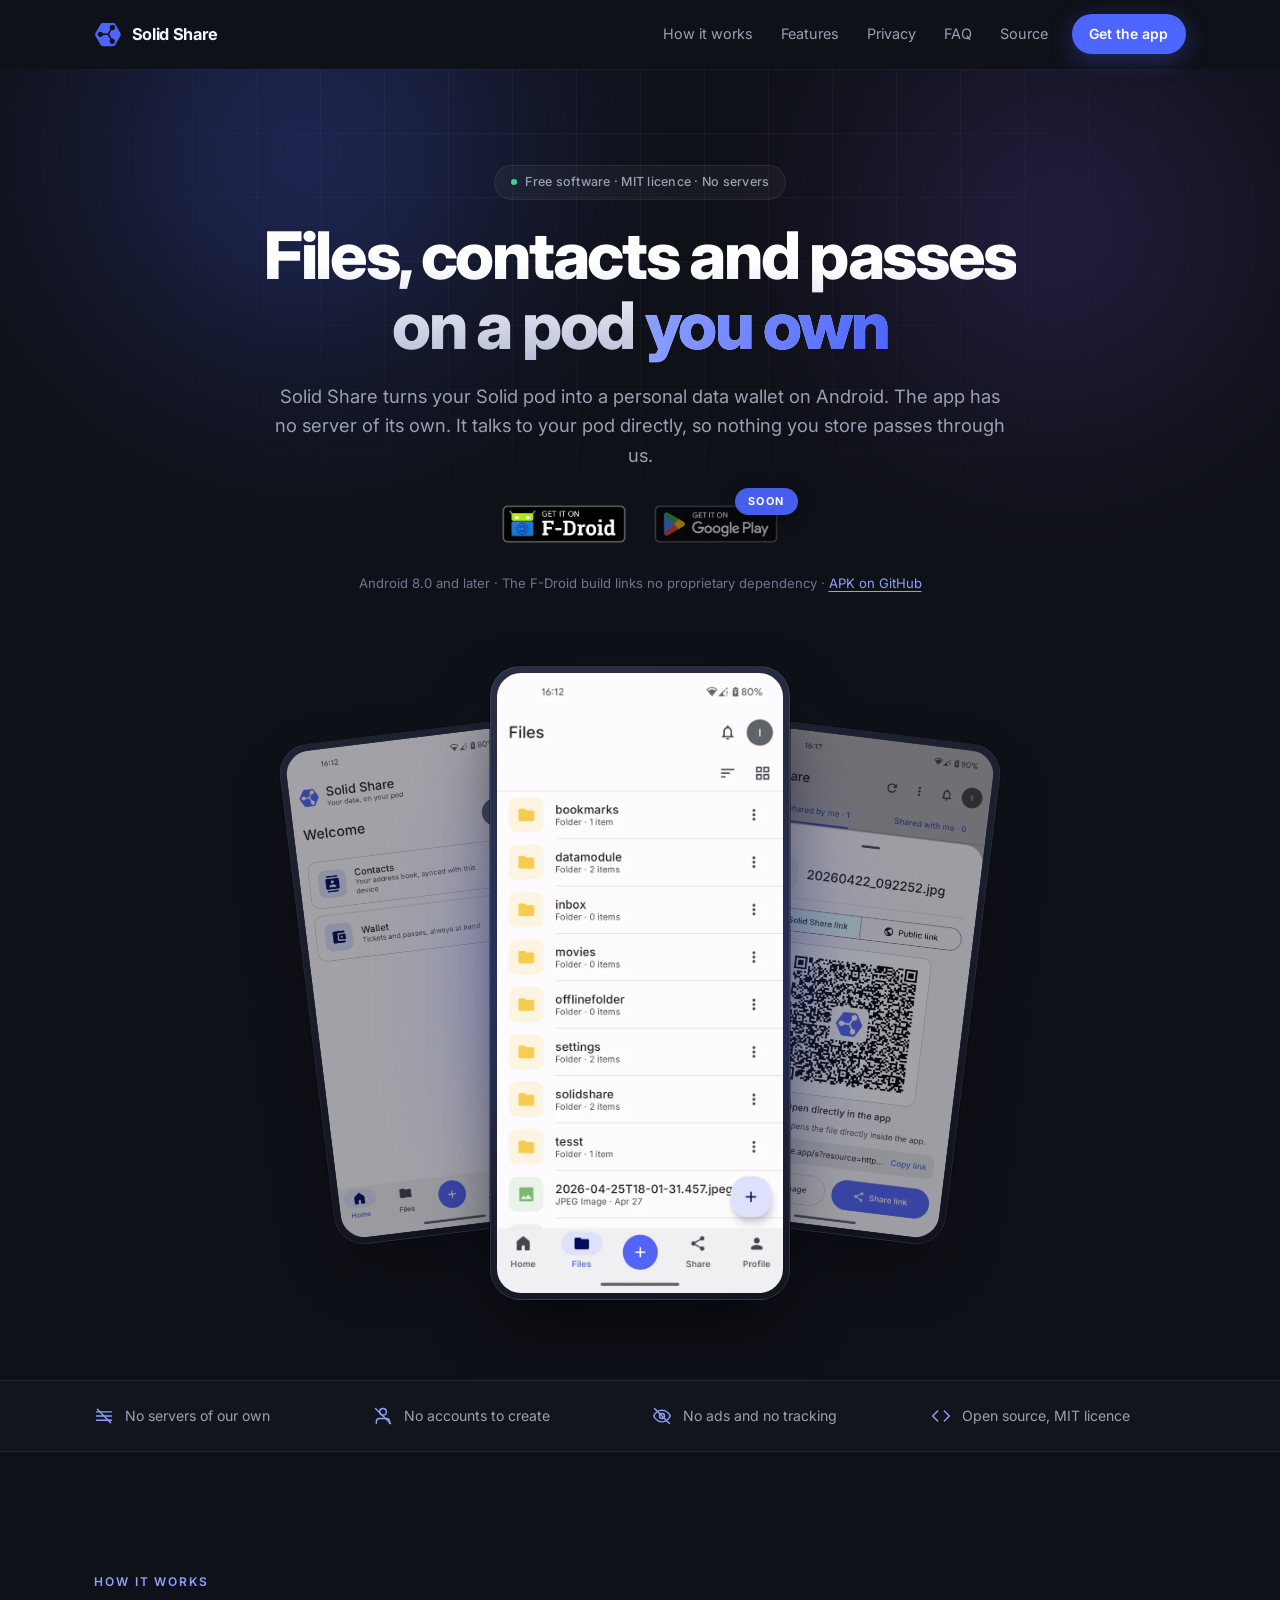
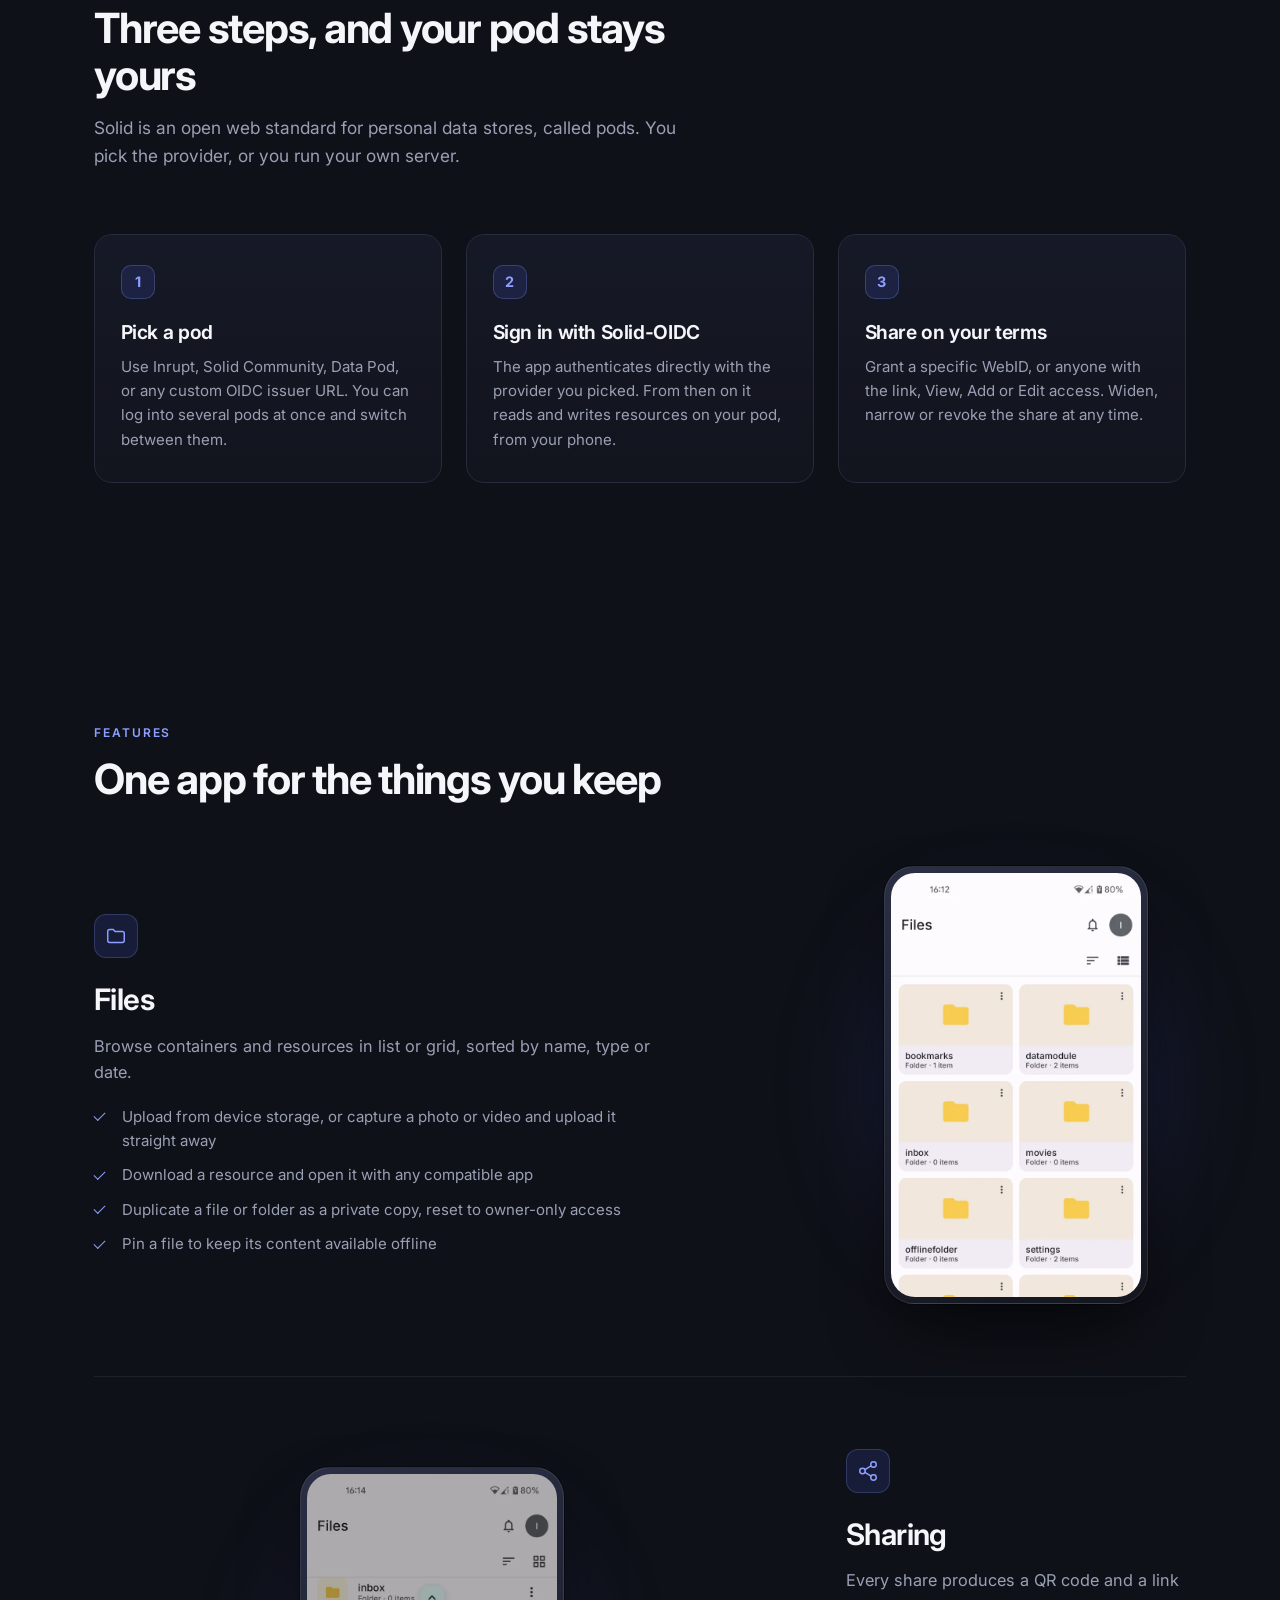
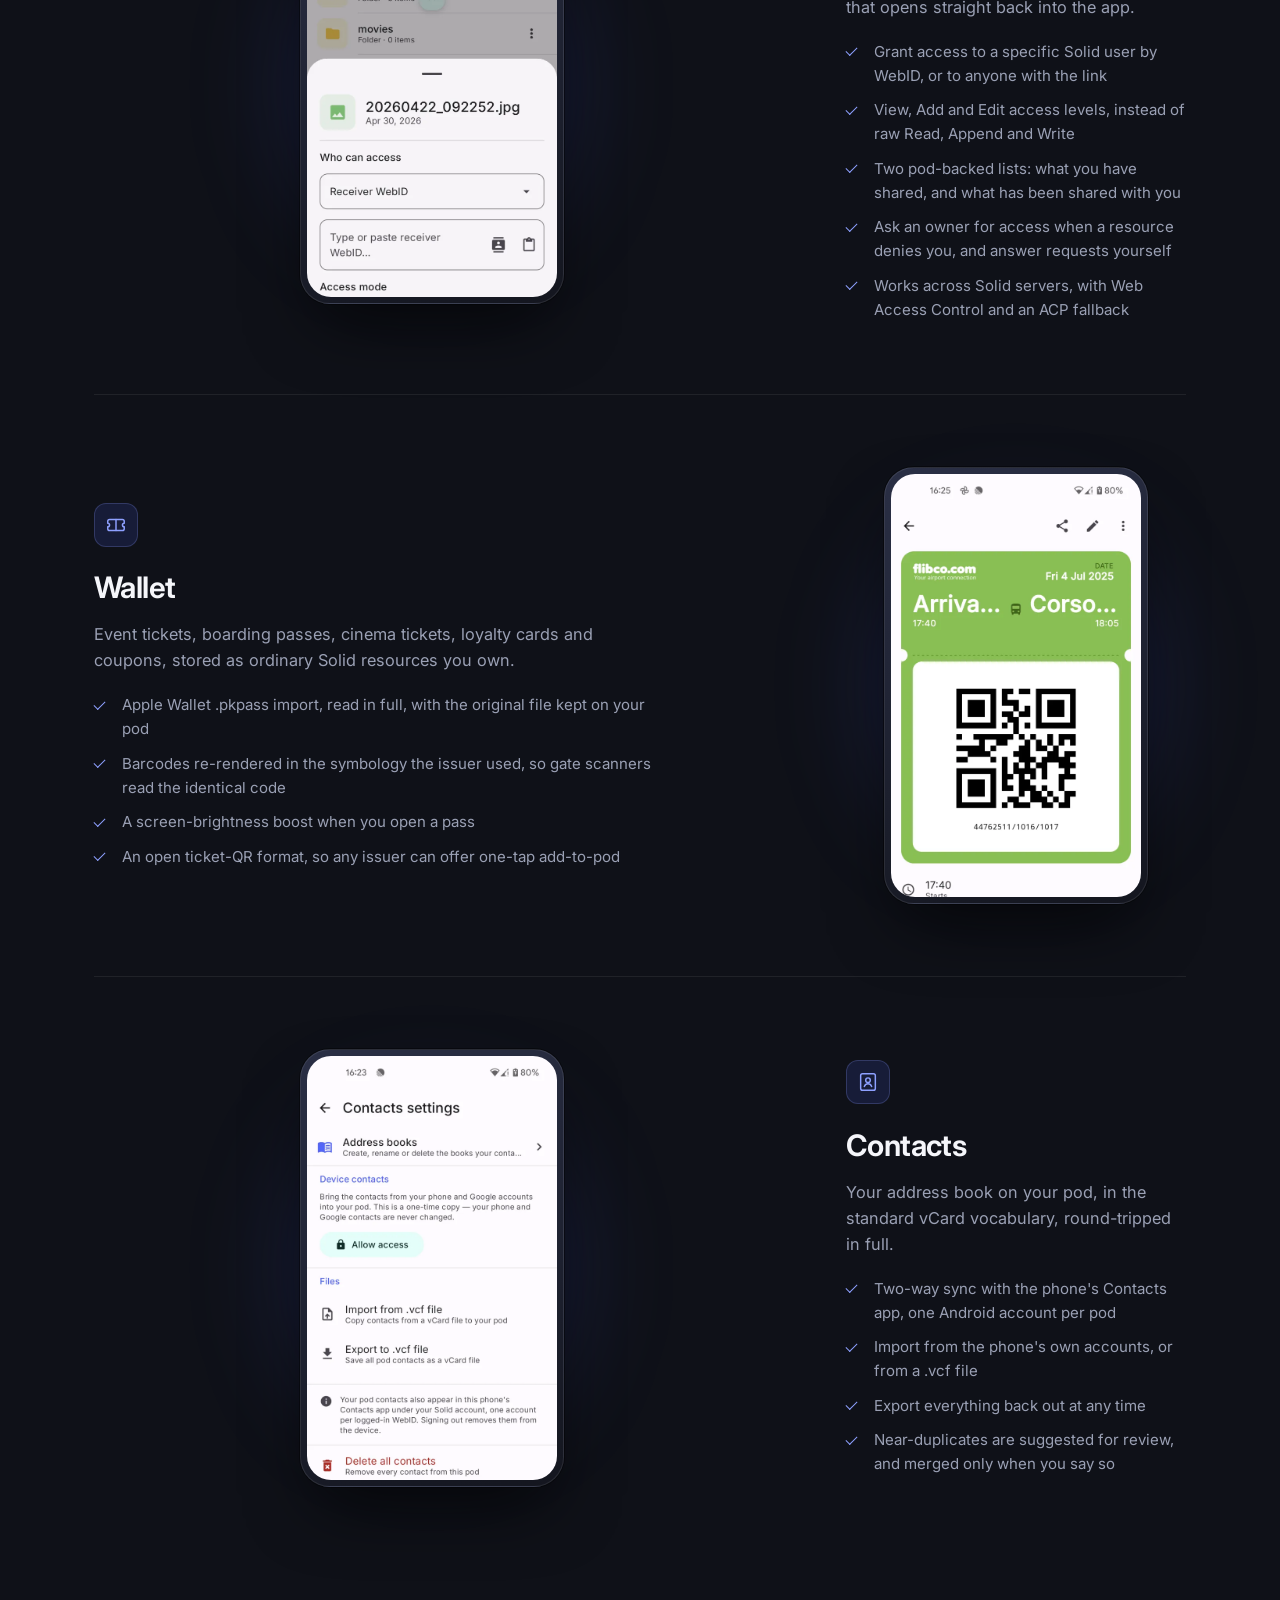
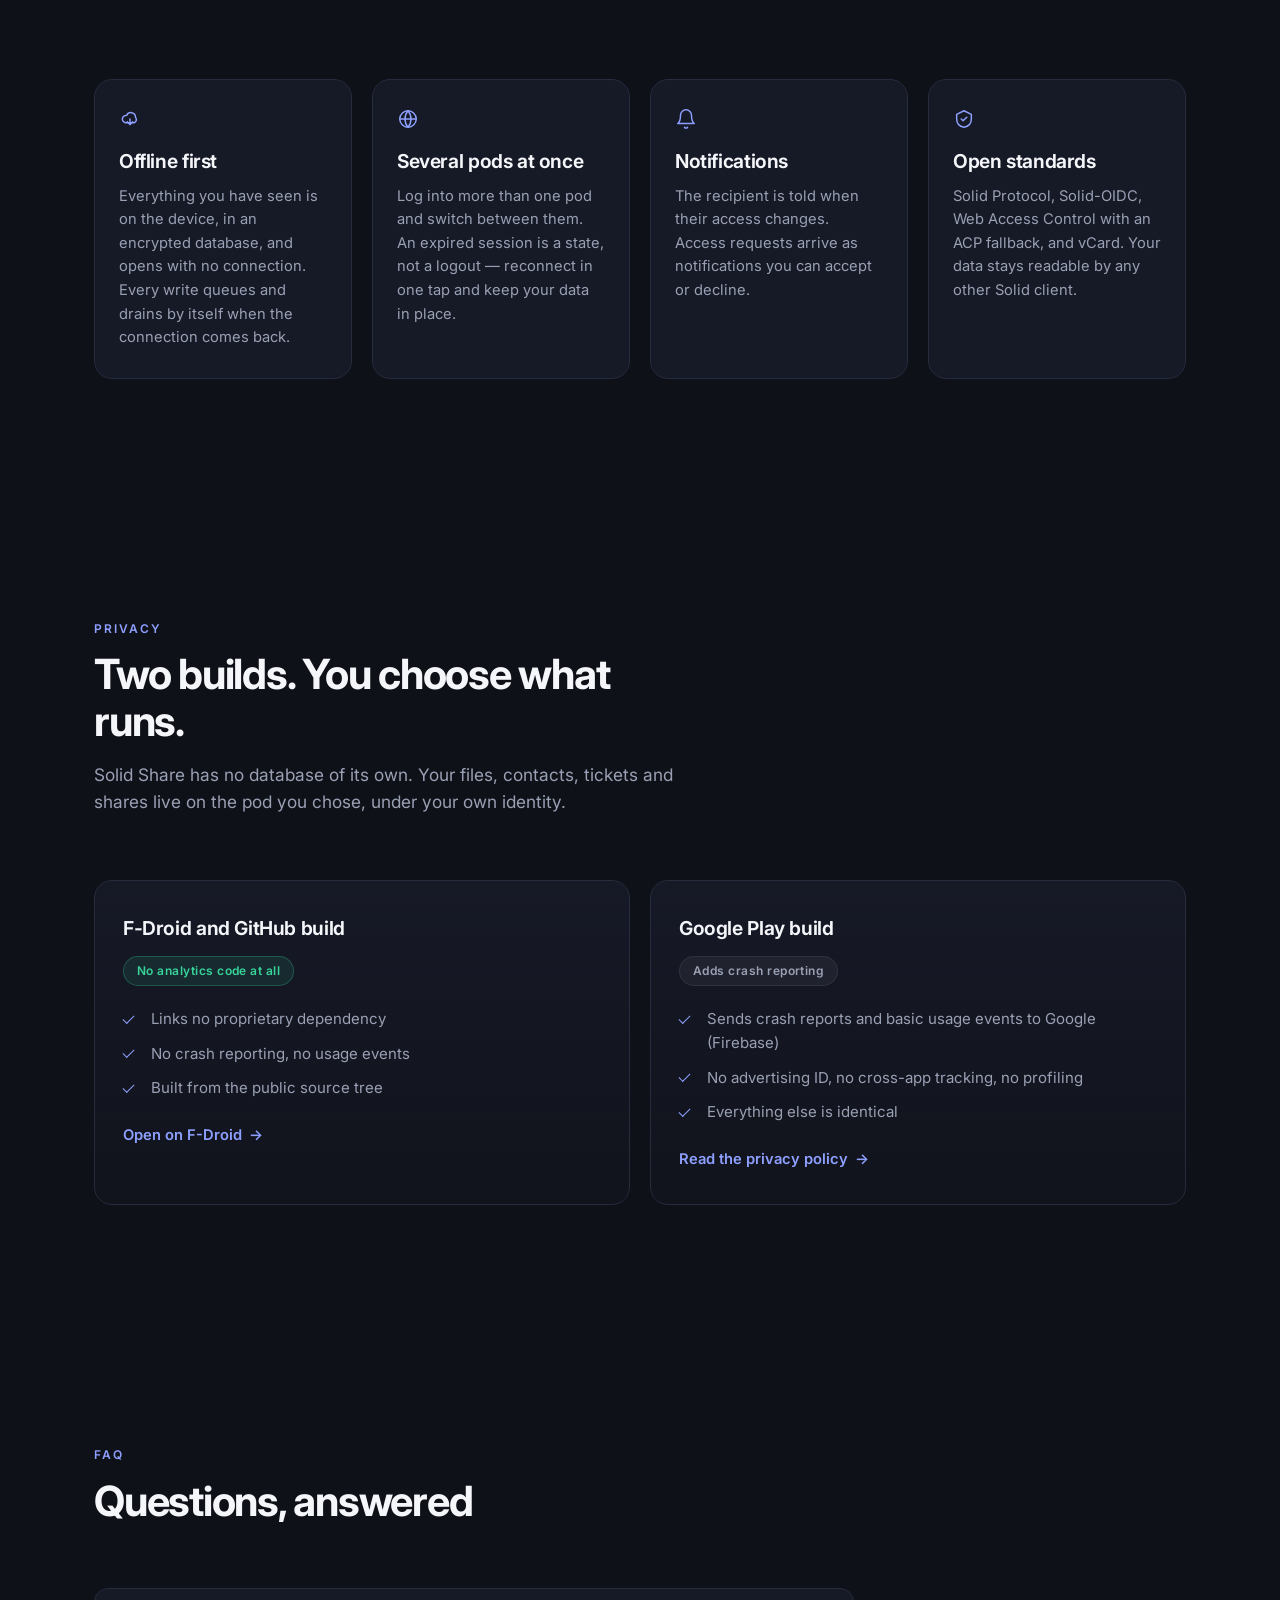
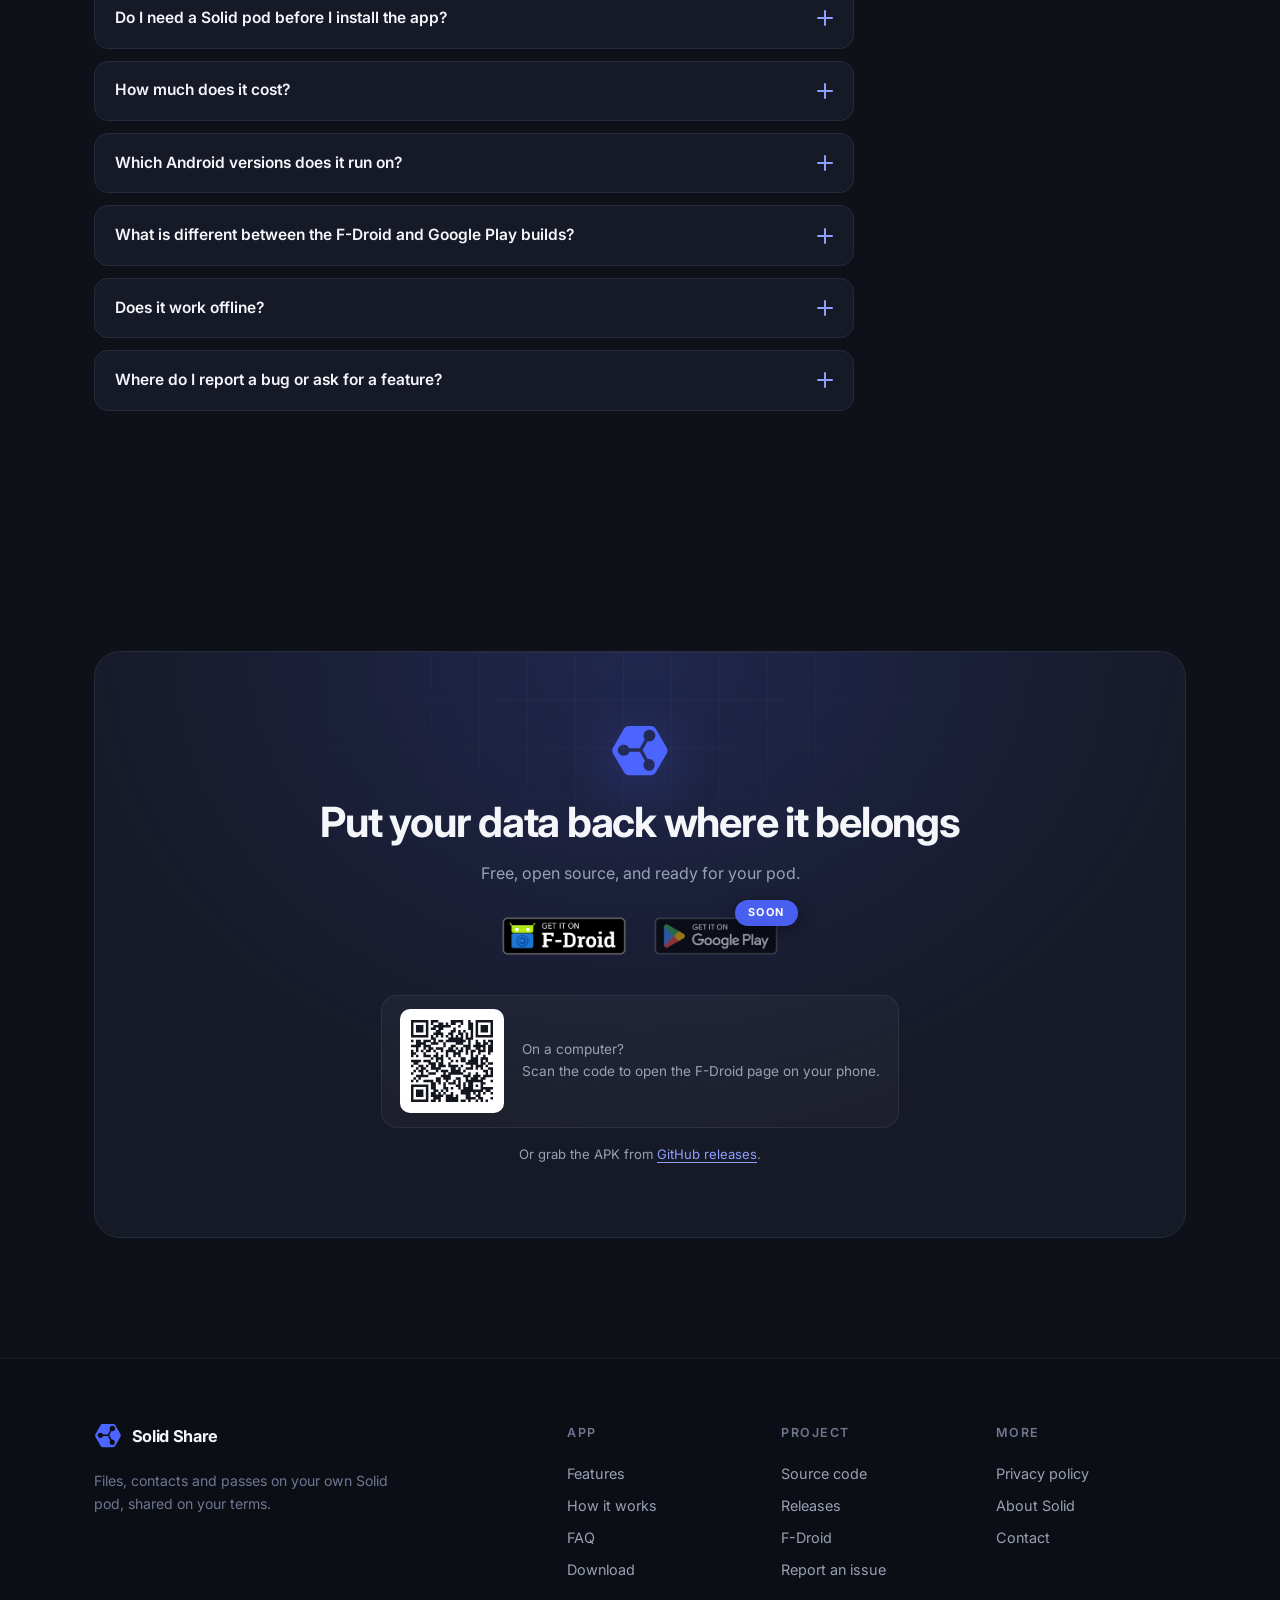
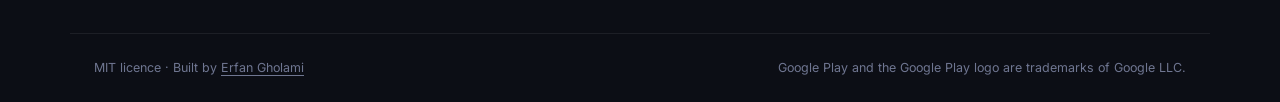
==== index.html @ 717da130 "Add install aids, FAQ, mobile menu and website contact links Improve the page so a visitor can insta" ====
<!doctype html>
<html lang="en">
  <head>
    <meta charset="UTF-8" />
    <meta name="viewport" content="width=device-width, initial-scale=1.0" />
    <title>Solid Share — Files, contacts and passes on a pod you own</title>
    <meta
      name="description"
      content="Solid Share is an open-source Android app for your Solid pod. Browse files, keep contacts and passes, and share them by WebID, link or QR code. No servers, no accounts, no tracking."
    />
    <meta name="theme-color" content="#0F1118" />
    <meta name="robots" content="index, follow" />
    <link rel="canonical" href="https://solidshare.app/" />

    <!-- Open Graph -->
    <meta property="og:title" content="Solid Share" />
    <meta
      property="og:description"
      content="Files, contacts and passes on your own Solid pod, shared on your terms. Free software for Android."
    />
    <meta property="og:type" content="website" />
    <meta property="og:url" content="https://solidshare.app/" />
    <meta property="og:image" content="https://solidshare.app/public/og.jpg" />
    <meta property="og:image:width" content="1024" />
    <meta property="og:image:height" content="500" />
    <meta name="twitter:card" content="summary_large_image" />

    <link rel="icon" type="image/svg+xml" href="/public/icon.svg" />
    <link rel="apple-touch-icon" href="/public/icon.png" />
    <link rel="preconnect" href="https://fonts.googleapis.com" />
    <link rel="preconnect" href="https://fonts.gstatic.com" crossorigin />
    <link
      href="https://fonts.googleapis.com/css2?family=Inter:wght@400;500;600;700;800&display=swap"
      rel="stylesheet"
    />
    <script>
      document.documentElement.classList.add("js");
    </script>
    <link rel="stylesheet" href="/style.css" />
    <script src="/main.js" defer></script>
  </head>

  <body>
    <a class="skip-link" href="#main">Skip to content</a>

    <div id="top-sentinel" aria-hidden="true"></div>

    <header class="site-header" id="site-header">
      <div class="shell header-inner">
        <a class="brand" href="/">
          <img src="/public/icon.svg" alt="" width="28" height="25" />
          <span>Solid Share</span>
        </a>
        <nav class="nav" id="site-nav" aria-label="Main">
          <a href="#how">How it works</a>
          <a href="#features">Features</a>
          <a href="#privacy">Privacy</a>
          <a href="#faq">FAQ</a>
          <a href="https://github.com/erfangholami/SolidShare" rel="noopener">Source</a>
        </nav>
        <a class="btn btn-primary btn-sm" href="#download">Get the app</a>
        <button
          class="menu-toggle"
          type="button"
          aria-controls="site-nav"
          aria-expanded="false"
        >
          <span class="sr-only">Menu</span>
          <svg viewBox="0 0 24 24" aria-hidden="true">
            <path class="mt-open" d="M4 7h16M4 12h16M4 17h16" />
            <path class="mt-close" d="M6 6l12 12M18 6L6 18" />
          </svg>
        </button>
      </div>
    </header>

    <main id="main">
      <!-- ================= HERO ================= -->
      <section class="hero">
        <div class="aurora" aria-hidden="true">
          <span class="orb orb-a"></span>
          <span class="orb orb-b"></span>
        </div>
        <div class="grid-lines" aria-hidden="true"></div>

        <div class="shell hero-inner">
          <p class="eyebrow anim" style="--d: 0ms">
            <span class="dot"></span> Free software · MIT licence · No servers
          </p>

          <h1 class="anim" style="--d: 80ms">
            Files, contacts and passes<br />
            on a pod <em>you own</em>
          </h1>

          <p class="lede anim" style="--d: 160ms">
            Solid Share turns your Solid pod into a personal data wallet on Android.
            The app has no server of its own. It talks to your pod directly, so nothing
            you store passes through us.
          </p>

          <div class="cta-row anim" style="--d: 240ms">
            <a
              class="badge-link"
              href="https://f-droid.org/packages/com.erfangholami.solidshare/"
              rel="noopener"
            >
              <img
                src="/public/badges/f-droid.png"
                alt="Get it on F-Droid"
                width="646"
                height="250"
              />
            </a>

            <!--
              Google Play is not published yet.
              When the listing goes live, replace this <span> with:
              <a class="badge-link" href="https://play.google.com/store/apps/details?id=com.erfangholami.solidshare" rel="noopener">
                <img src="/public/badges/google-play.png" alt="Get it on Google Play" width="646" height="250" />
              </a>
            -->
            <span class="badge-link is-soon" aria-label="Coming soon on Google Play">
              <img
                src="/public/badges/google-play.png"
                alt="Get it on Google Play"
                width="646"
                height="250"
              />
              <span class="soon-pill">Soon</span>
            </span>
          </div>

          <p class="fineprint anim" style="--d: 300ms">
            Android 8.0 and later · The F-Droid build links no proprietary dependency ·
            <a href="https://github.com/erfangholami/SolidShare/releases" rel="noopener">APK on GitHub</a>
          </p>
        </div>

        <div class="phones anim" style="--d: 380ms">
          <figure class="phone phone-side phone-left">
            <img
              src="/public/shots/05_home_hub.webp"
              alt="The Solid Share home screen, with Contacts and Wallet cards"
              width="640"
              height="1387"
              loading="eager"
              decoding="async"
            />
          </figure>

          <figure class="phone phone-main">
            <img
              src="/public/shots/08_files_browser.webp"
              alt="The Solid Share file browser, listing folders and files on a Solid pod"
              width="640"
              height="1387"
              loading="eager"
              decoding="async"
              fetchpriority="high"
            />
          </figure>

          <figure class="phone phone-side phone-right">
            <img
              src="/public/shots/17_share_link_qr.webp"
              alt="A share screen with a QR code that opens the shared file in the app"
              width="640"
              height="1387"
              loading="eager"
              decoding="async"
            />
          </figure>
        </div>
      </section>

      <!-- ================= TRUST STRIP ================= -->
      <section class="strip" aria-label="What Solid Share does not do">
        <div class="shell strip-inner">
          <div class="strip-item reveal">
            <svg viewBox="0 0 24 24" aria-hidden="true"><path d="M3 7h18M3 12h18M3 17h18" /><path d="M4 4l16 16" /></svg>
            <span>No servers of our own</span>
          </div>
          <div class="strip-item reveal">
            <svg viewBox="0 0 24 24" aria-hidden="true"><path d="M20 21v-2a4 4 0 0 0-4-4H8a4 4 0 0 0-4 4v2" /><circle cx="12" cy="7" r="4" /><path d="M3 3l18 18" /></svg>
            <span>No accounts to create</span>
          </div>
          <div class="strip-item reveal">
            <svg viewBox="0 0 24 24" aria-hidden="true"><circle cx="12" cy="12" r="3" /><path d="M2 12s3.5-7 10-7 10 7 10 7-3.5 7-10 7-10-7-10-7Z" /><path d="M3 3l18 18" /></svg>
            <span>No ads and no tracking</span>
          </div>
          <div class="strip-item reveal">
            <svg viewBox="0 0 24 24" aria-hidden="true"><path d="M16 18l6-6-6-6" /><path d="M8 6l-6 6 6 6" /></svg>
            <span>Open source, MIT licence</span>
          </div>
        </div>
      </section>

      <!-- ================= HOW IT WORKS ================= -->
      <section class="section" id="how">
        <div class="shell">
          <header class="section-head reveal">
            <p class="kicker">How it works</p>
            <h2>Three steps, and your pod stays yours</h2>
            <p class="section-sub">
              Solid is an open web standard for personal data stores, called pods.
              You pick the provider, or you run your own server.
            </p>
          </header>

          <ol class="steps">
            <li class="step reveal">
              <span class="step-num">1</span>
              <h3>Pick a pod</h3>
              <p>
                Use Inrupt, Solid Community, Data Pod, or any custom OIDC issuer URL.
                You can log into several pods at once and switch between them.
              </p>
            </li>
            <li class="step reveal">
              <span class="step-num">2</span>
              <h3>Sign in with Solid-OIDC</h3>
              <p>
                The app authenticates directly with the provider you picked.
                From then on it reads and writes resources on your pod, from your phone.
              </p>
            </li>
            <li class="step reveal">
              <span class="step-num">3</span>
              <h3>Share on your terms</h3>
              <p>
                Grant a specific WebID, or anyone with the link, View, Add or Edit access.
                Widen, narrow or revoke the share at any time.
              </p>
            </li>
          </ol>
        </div>
      </section>

      <!-- ================= FEATURES ================= -->
      <section class="section" id="features">
        <div class="shell">
          <header class="section-head reveal">
            <p class="kicker">Features</p>
            <h2>One app for the things you keep</h2>
          </header>

          <div class="feature">
            <div class="feature-text reveal">
              <span class="feature-icon" aria-hidden="true">
                <svg viewBox="0 0 24 24"><path d="M3 7a2 2 0 0 1 2-2h4l2 2h8a2 2 0 0 1 2 2v8a2 2 0 0 1-2 2H5a2 2 0 0 1-2-2Z" /></svg>
              </span>
              <h3>Files</h3>
              <p>Browse containers and resources in list or grid, sorted by name, type or date.</p>
              <ul class="ticks">
                <li>Upload from device storage, or capture a photo or video and upload it straight away</li>
                <li>Download a resource and open it with any compatible app</li>
                <li>Duplicate a file or folder as a private copy, reset to owner-only access</li>
                <li>Pin a file to keep its content available offline</li>
              </ul>
            </div>
            <div class="feature-shot reveal">
              <figure class="phone phone-flat">
                <img
                  src="/public/shots/09_files_grid.webp"
                  alt="Files shown as a grid of thumbnails in Solid Share"
                  width="640" height="1387" loading="lazy" decoding="async"
                />
              </figure>
            </div>
          </div>

          <div class="feature feature-reverse">
            <div class="feature-text reveal">
              <span class="feature-icon" aria-hidden="true">
                <svg viewBox="0 0 24 24"><circle cx="18" cy="5" r="3" /><circle cx="6" cy="12" r="3" /><circle cx="18" cy="19" r="3" /><path d="M8.6 13.5l6.8 4M15.4 6.5l-6.8 4" /></svg>
              </span>
              <h3>Sharing</h3>
              <p>Every share produces a QR code and a link that opens straight back into the app.</p>
              <ul class="ticks">
                <li>Grant access to a specific Solid user by WebID, or to anyone with the link</li>
                <li>View, Add and Edit access levels, instead of raw Read, Append and Write</li>
                <li>Two pod-backed lists: what you have shared, and what has been shared with you</li>
                <li>Ask an owner for access when a resource denies you, and answer requests yourself</li>
                <li>Works across Solid servers, with Web Access Control and an ACP fallback</li>
              </ul>
            </div>
            <div class="feature-shot reveal">
              <figure class="phone phone-flat">
                <img
                  src="/public/shots/16_share_create.webp"
                  alt="A share sheet that picks the receiver WebID and the access mode"
                  width="640" height="1387" loading="lazy" decoding="async"
                />
              </figure>
            </div>
          </div>

          <div class="feature">
            <div class="feature-text reveal">
              <span class="feature-icon" aria-hidden="true">
                <svg viewBox="0 0 24 24"><path d="M3 8a2 2 0 0 1 2-2h14a2 2 0 0 1 2 2v2a2 2 0 0 0 0 4v2a2 2 0 0 1-2 2H5a2 2 0 0 1-2-2v-2a2 2 0 0 0 0-4Z" /><path d="M12 6v12" /></svg>
              </span>
              <h3>Wallet</h3>
              <p>Event tickets, boarding passes, cinema tickets, loyalty cards and coupons, stored as ordinary Solid resources you own.</p>
              <ul class="ticks">
                <li>Apple Wallet .pkpass import, read in full, with the original file kept on your pod</li>
                <li>Barcodes re-rendered in the symbology the issuer used, so gate scanners read the identical code</li>
                <li>A screen-brightness boost when you open a pass</li>
                <li>An open ticket-QR format, so any issuer can offer one-tap add-to-pod</li>
              </ul>
            </div>
            <div class="feature-shot reveal">
              <figure class="phone phone-flat">
                <img
                  src="/public/shots/06_wallet_ticket_pass.webp"
                  alt="A bus ticket held in the Solid Share wallet, showing its barcode"
                  width="640" height="1387" loading="lazy" decoding="async"
                />
              </figure>
            </div>
          </div>

          <div class="feature feature-reverse">
            <div class="feature-text reveal">
              <span class="feature-icon" aria-hidden="true">
                <svg viewBox="0 0 24 24"><path d="M4 5a2 2 0 0 1 2-2h12a2 2 0 0 1 2 2v14a2 2 0 0 1-2 2H6a2 2 0 0 1-2-2Z" /><circle cx="12" cy="10" r="2.5" /><path d="M8 17c.8-2 2.3-3 4-3s3.2 1 4 3" /></svg>
              </span>
              <h3>Contacts</h3>
              <p>Your address book on your pod, in the standard vCard vocabulary, round-tripped in full.</p>
              <ul class="ticks">
                <li>Two-way sync with the phone's Contacts app, one Android account per pod</li>
                <li>Import from the phone's own accounts, or from a .vcf file</li>
                <li>Export everything back out at any time</li>
                <li>Near-duplicates are suggested for review, and merged only when you say so</li>
              </ul>
            </div>
            <div class="feature-shot reveal">
              <figure class="phone phone-flat">
                <img
                  src="/public/shots/07_contacts_settings.webp"
                  alt="Contact sync settings in Solid Share"
                  width="640" height="1387" loading="lazy" decoding="async"
                />
              </figure>
            </div>
          </div>
        </div>
      </section>

      <!-- ================= SECONDARY GRID ================= -->
      <section class="section section-tight">
        <div class="shell">
          <div class="cards">
            <article class="card reveal">
              <span class="card-icon" aria-hidden="true">
                <svg viewBox="0 0 24 24"><path d="M18 10a5 5 0 0 0-9.6-1.9A4 4 0 1 0 7 16h10a4 4 0 0 0 1-6Z" /><path d="M12 12v6" /><path d="M9 15l3 3 3-3" /></svg>
              </span>
              <h3>Offline first</h3>
              <p>
                Everything you have seen is on the device, in an encrypted database, and
                opens with no connection. Every write queues and drains by itself when the
                connection comes back.
              </p>
            </article>

            <article class="card reveal">
              <span class="card-icon" aria-hidden="true">
                <svg viewBox="0 0 24 24"><circle cx="12" cy="12" r="9" /><path d="M3 12h18" /><path d="M12 3a14 14 0 0 1 0 18a14 14 0 0 1 0-18Z" /></svg>
              </span>
              <h3>Several pods at once</h3>
              <p>
                Log into more than one pod and switch between them. An expired session is a
                state, not a logout — reconnect in one tap and keep your data in place.
              </p>
            </article>

            <article class="card reveal">
              <span class="card-icon" aria-hidden="true">
                <svg viewBox="0 0 24 24"><path d="M18 8a6 6 0 1 0-12 0c0 7-3 9-3 9h18s-3-2-3-9" /><path d="M13.7 21a2 2 0 0 1-3.4 0" /></svg>
              </span>
              <h3>Notifications</h3>
              <p>
                The recipient is told when their access changes. Access requests arrive as
                notifications you can accept or decline.
              </p>
            </article>

            <article class="card reveal">
              <span class="card-icon" aria-hidden="true">
                <svg viewBox="0 0 24 24"><path d="M12 3l8 4v5c0 5-3.4 8.2-8 9-4.6-.8-8-4-8-9V7Z" /><path d="M9 12l2 2 4-4" /></svg>
              </span>
              <h3>Open standards</h3>
              <p>
                Solid Protocol, Solid-OIDC, Web Access Control with an ACP fallback, and
                vCard. Your data stays readable by any other Solid client.
              </p>
            </article>
          </div>
        </div>
      </section>

      <!-- ================= PRIVACY ================= -->
      <section class="section" id="privacy">
        <div class="shell">
          <header class="section-head reveal">
            <p class="kicker">Privacy</p>
            <h2>Two builds. You choose what runs.</h2>
            <p class="section-sub">
              Solid Share has no database of its own. Your files, contacts, tickets and
              shares live on the pod you chose, under your own identity.
            </p>
          </header>

          <div class="builds">
            <article class="build reveal">
              <h3>F-Droid and GitHub build</h3>
              <p class="build-tag build-tag-clean">No analytics code at all</p>
              <ul class="ticks">
                <li>Links no proprietary dependency</li>
                <li>No crash reporting, no usage events</li>
                <li>Built from the public source tree</li>
              </ul>
              <a class="link-arrow" href="https://f-droid.org/packages/com.erfangholami.solidshare/" rel="noopener">
                Open on F-Droid <span aria-hidden="true">→</span>
              </a>
            </article>

            <article class="build reveal">
              <h3>Google Play build</h3>
              <p class="build-tag">Adds crash reporting</p>
              <ul class="ticks">
                <li>Sends crash reports and basic usage events to Google (Firebase)</li>
                <li>No advertising ID, no cross-app tracking, no profiling</li>
                <li>Everything else is identical</li>
              </ul>
              <a class="link-arrow" href="/privacy">
                Read the privacy policy <span aria-hidden="true">→</span>
              </a>
            </article>
          </div>
        </div>
      </section>

      <!-- ================= FAQ ================= -->
      <section class="section" id="faq">
        <div class="shell">
          <header class="section-head reveal">
            <p class="kicker">FAQ</p>
            <h2>Questions, answered</h2>
          </header>

          <div class="faq reveal">
            <details>
              <summary>Do I need a Solid pod before I install the app?<span class="faq-x" aria-hidden="true"></span></summary>
              <p>
                Yes — your data lives on a pod. The login screen lists public providers such as
                Inrupt, Solid Community and Data Pod, and accepts any custom OIDC issuer URL,
                including a server you run yourself. A pod at a public provider is created in a
                few minutes. <a href="https://solidproject.org/" rel="noopener">Learn about Solid pods</a>.
              </p>
            </details>

            <details>
              <summary>How much does it cost?<span class="faq-x" aria-hidden="true"></span></summary>
              <p>
                Nothing. The app is free software under the MIT licence, with no ads and no paid
                tiers. Pod storage comes from the provider you pick — several offer free space,
                and a self-hosted server costs only the hardware it runs on.
              </p>
            </details>

            <details>
              <summary>Which Android versions does it run on?<span class="faq-x" aria-hidden="true"></span></summary>
              <p>
                Android 8.0 and later. The app is on F-Droid today, the APK is on GitHub, and the
                Google Play listing is on its way.
              </p>
            </details>

            <details>
              <summary>What is different between the F-Droid and Google Play builds?<span class="faq-x" aria-hidden="true"></span></summary>
              <p>
                The features are identical. The F-Droid and GitHub build contains no analytics
                code at all. The Google Play build adds Firebase crash reporting. The
                <a href="/privacy">privacy policy</a> describes both in full.
              </p>
            </details>

            <details>
              <summary>Does it work offline?<span class="faq-x" aria-hidden="true"></span></summary>
              <p>
                Yes. Everything you have seen is kept on the device in an encrypted database and
                opens with no connection. Writes queue and sync by themselves when the connection
                returns, and you can pin a file to keep its content available offline.
              </p>
            </details>

            <details>
              <summary>Where do I report a bug or ask for a feature?<span class="faq-x" aria-hidden="true"></span></summary>
              <p>
                Open an issue on
                <a href="https://github.com/erfangholami/SolidShare/issues" rel="noopener">GitHub</a>,
                or reach me through my
                <a href="https://erfangholami.com/contact" rel="noopener">contact page</a>.
              </p>
            </details>
          </div>
        </div>
      </section>

      <!-- ================= DOWNLOAD ================= -->
      <section class="section download" id="download">
        <div class="shell">
          <div class="download-card reveal">
            <img class="download-logo" src="/public/icon.svg" alt="" width="64" height="57" />
            <h2>Put your data back where it belongs</h2>
            <p>Free, open source, and ready for your pod.</p>

            <div class="cta-row">
              <a
                class="badge-link"
                href="https://f-droid.org/packages/com.erfangholami.solidshare/"
                rel="noopener"
              >
                <img src="/public/badges/f-droid.png" alt="Get it on F-Droid" width="646" height="250" />
              </a>
              <span class="badge-link is-soon" aria-label="Coming soon on Google Play">
                <img src="/public/badges/google-play.png" alt="Get it on Google Play" width="646" height="250" />
                <span class="soon-pill">Soon</span>
              </span>
            </div>

            <div class="qr-wrap">
              <img
                src="/public/qr-fdroid.svg"
                alt="QR code that opens the Solid Share page on F-Droid"
                width="104"
                height="104"
                loading="lazy"
              />
              <p>On a computer?<br />Scan the code to open the F-Droid page on your phone.</p>
            </div>

            <p class="fineprint">
              Or grab the APK from
              <a href="https://github.com/erfangholami/SolidShare/releases" rel="noopener">GitHub releases</a>.
            </p>
          </div>
        </div>
      </section>
    </main>

    <footer class="site-footer">
      <div class="shell footer-inner">
        <div class="footer-brand">
          <a class="brand" href="/">
            <img src="/public/icon.svg" alt="" width="24" height="21" />
            <span>Solid Share</span>
          </a>
          <p>Files, contacts and passes on your own Solid pod, shared on your terms.</p>
        </div>

        <nav class="footer-nav" aria-label="Footer">
          <div>
            <h4>App</h4>
            <a href="#features">Features</a>
            <a href="#how">How it works</a>
            <a href="#faq">FAQ</a>
            <a href="#download">Download</a>
          </div>
          <div>
            <h4>Project</h4>
            <a href="https://github.com/erfangholami/SolidShare" rel="noopener">Source code</a>
            <a href="https://github.com/erfangholami/SolidShare/releases" rel="noopener">Releases</a>
            <a href="https://f-droid.org/packages/com.erfangholami.solidshare/" rel="noopener">F-Droid</a>
            <a href="https://github.com/erfangholami/SolidShare/issues" rel="noopener">Report an issue</a>
          </div>
          <div>
            <h4>More</h4>
            <a href="/privacy">Privacy policy</a>
            <a href="https://solidproject.org/" rel="noopener">About Solid</a>
            <a href="https://erfangholami.com/contact" rel="noopener">Contact</a>
          </div>
        </nav>
      </div>

      <div class="shell footer-base">
        <p>MIT licence · Built by <a href="https://erfangholami.com" rel="noopener">Erfan Gholami</a></p>
        <p>Google Play and the Google Play logo are trademarks of Google LLC.</p>
      </div>
    </footer>

    <div class="install-bar" id="install-bar" role="region" aria-label="Install Solid Share" hidden>
      <img src="/public/icon.svg" alt="" width="26" height="23" />
      <div class="install-bar-text">
        <strong>Solid Share</strong>
        <span>Free · Open source</span>
      </div>
      <a
        class="btn btn-primary btn-sm"
        href="https://f-droid.org/packages/com.erfangholami.solidshare/"
        rel="noopener"
        >Install</a
      >
      <button class="install-bar-close" type="button" aria-label="Dismiss">
        <svg viewBox="0 0 24 24" aria-hidden="true"><path d="M6 6l12 12M18 6L6 18" /></svg>
      </button>
    </div>

    <script type="application/ld+json">
      {
        "@context": "https://schema.org",
        "@type": "SoftwareApplication",
        "name": "Solid Share",
        "operatingSystem": "Android 8.0+",
        "applicationCategory": "UtilitiesApplication",
        "url": "https://solidshare.app/",
        "downloadUrl": "https://f-droid.org/packages/com.erfangholami.solidshare/",
        "license": "https://opensource.org/licenses/MIT",
        "description": "Solid Share turns your Solid pod into a personal data wallet on Android. Browse files, keep contacts, tickets and passes, and share them by WebID, link or QR code.",
        "offers": { "@type": "Offer", "price": "0", "priceCurrency": "EUR" },
        "author": { "@type": "Person", "name": "Erfan Gholami", "url": "https://erfangholami.com" }
      }
    </script>
    <script type="application/ld+json">
      {
        "@context": "https://schema.org",
        "@type": "FAQPage",
        "mainEntity": [
          {
            "@type": "Question",
            "name": "Do I need a Solid pod before I install the app?",
            "acceptedAnswer": {
              "@type": "Answer",
              "text": "Yes — your data lives on a pod. The login screen lists public providers such as Inrupt, Solid Community and Data Pod, and accepts any custom OIDC issuer URL, including a server you run yourself."
            }
          },
          {
            "@type": "Question",
            "name": "How much does it cost?",
            "acceptedAnswer": {
              "@type": "Answer",
              "text": "Nothing. The app is free software under the MIT licence, with no ads and no paid tiers. Pod storage comes from the provider you pick."
            }
          },
          {
            "@type": "Question",
            "name": "Which Android versions does it run on?",
            "acceptedAnswer": {
              "@type": "Answer",
              "text": "Android 8.0 and later. The app is on F-Droid today, the APK is on GitHub, and the Google Play listing is on its way."
            }
          },
          {
            "@type": "Question",
            "name": "What is different between the F-Droid and Google Play builds?",
            "acceptedAnswer": {
              "@type": "Answer",
              "text": "The features are identical. The F-Droid and GitHub build contains no analytics code at all. The Google Play build adds Firebase crash reporting."
            }
          },
          {
            "@type": "Question",
            "name": "Does it work offline?",
            "acceptedAnswer": {
              "@type": "Answer",
              "text": "Yes. Everything you have seen is kept on the device in an encrypted database and opens with no connection. Writes queue and sync by themselves when the connection returns."
            }
          },
          {
            "@type": "Question",
            "name": "Where do I report a bug or ask for a feature?",
            "acceptedAnswer": {
              "@type": "Answer",
              "text": "Open an issue on the GitHub repository, or use the contact page at erfangholami.com/contact."
            }
          }
        ]
      }
    </script>
  </body>
</html>
---- style.css ----
/* ============================================================
   Solid Share — solidshare.app
   Static landing page. No build step, no framework.
   ============================================================ */

:root {
  --bg: #0f1118;
  --bg-2: #0c0e15;
  --surface: #161926;
  --surface-2: #1c2030;
  --border: #262b3d;
  --border-soft: rgba(255, 255, 255, 0.07);
  --text: #f5f6fa;
  --muted: #9aa0b4;
  --muted-2: #6f7691;
  --accent: #4d65ff;
  --accent-2: #8ea0ff;
  --accent-soft: rgba(77, 101, 255, 0.14);
  --green: #37d399;

  --shell: 1140px;
  --gutter: 1.5rem;
  --radius: 18px;
  --ease: cubic-bezier(0.16, 1, 0.3, 1);
}

*,
*::before,
*::after {
  box-sizing: border-box;
  margin: 0;
  padding: 0;
}

html {
  scroll-behavior: smooth;
  -webkit-text-size-adjust: 100%;
}

body {
  font-family: "Inter", system-ui, -apple-system, "Segoe UI", sans-serif;
  background: var(--bg);
  color: var(--text);
  line-height: 1.6;
  -webkit-font-smoothing: antialiased;
  text-rendering: optimizeLegibility;
  overflow-x: hidden;
}

img,
svg {
  display: block;
  max-width: 100%;
}

a {
  color: inherit;
  text-decoration: none;
}

ul,
ol {
  list-style: none;
}

::selection {
  background: var(--accent);
  color: #fff;
}

:focus-visible {
  outline: 2px solid var(--accent-2);
  outline-offset: 3px;
  border-radius: 6px;
}

.shell {
  width: 100%;
  max-width: var(--shell);
  margin-inline: auto;
  padding-inline: var(--gutter);
}

.skip-link {
  position: absolute;
  left: -9999px;
  top: 0;
  z-index: 100;
  background: var(--accent);
  color: #fff;
  padding: 0.75rem 1.25rem;
  border-radius: 0 0 10px 0;
}
.skip-link:focus {
  left: 0;
}

#top-sentinel {
  position: absolute;
  top: 0;
  height: 1px;
  width: 1px;
}

/* ============================================================
   Buttons
   ============================================================ */

.btn {
  display: inline-flex;
  align-items: center;
  justify-content: center;
  gap: 0.5rem;
  font-weight: 600;
  font-size: 0.95rem;
  border-radius: 999px;
  padding: 0.75rem 1.4rem;
  transition: transform 0.25s var(--ease), background 0.25s, box-shadow 0.25s;
  white-space: nowrap;
}

.btn-primary {
  background: var(--accent);
  color: #fff;
  box-shadow: 0 6px 24px rgba(77, 101, 255, 0.32);
}

.btn-primary:hover {
  background: #5c73ff;
  transform: translateY(-2px);
  box-shadow: 0 10px 32px rgba(77, 101, 255, 0.45);
}

.btn-sm {
  padding: 0.55rem 1.1rem;
  font-size: 0.875rem;
}

/* ============================================================
   Header
   ============================================================ */

.site-header {
  position: sticky;
  top: 0;
  z-index: 50;
  border-bottom: 1px solid transparent;
  transition: background 0.35s var(--ease), border-color 0.35s, backdrop-filter 0.35s;
}

.site-header.is-scrolled {
  background: rgba(15, 17, 24, 0.9);
  backdrop-filter: saturate(160%) blur(14px);
  -webkit-backdrop-filter: saturate(160%) blur(14px);
  border-bottom-color: var(--border-soft);
}

.header-inner {
  display: flex;
  align-items: center;
  gap: 1.5rem;
  height: 68px;
}

.brand {
  display: inline-flex;
  align-items: center;
  gap: 0.6rem;
  font-weight: 700;
  letter-spacing: -0.02em;
  font-size: 1.02rem;
}

.brand img {
  width: 28px;
  height: auto;
}

.nav {
  display: flex;
  gap: 1.75rem;
  margin-left: auto;
  font-size: 0.9rem;
  color: var(--muted);
}

.nav a {
  position: relative;
  transition: color 0.2s;
}

.nav a::after {
  content: "";
  position: absolute;
  left: 0;
  bottom: -4px;
  height: 1px;
  width: 100%;
  background: var(--accent-2);
  transform: scaleX(0);
  transform-origin: left;
  transition: transform 0.35s var(--ease);
}

.nav a:hover {
  color: var(--text);
}

.nav a:hover::after {
  transform: scaleX(1);
}

.header-inner .btn {
  margin-left: 0;
}

@media (max-width: 860px) {
  .header-inner .btn {
    margin-left: auto;
  }
}

/* ============================================================
   Hero
   ============================================================ */

.hero {
  position: relative;
  padding-top: clamp(3.5rem, 9vw, 6rem);
  padding-bottom: clamp(3rem, 8vw, 5rem);
  overflow: hidden;
  isolation: isolate;
}

.aurora {
  position: absolute;
  inset: -20% -10% auto -10%;
  height: 900px;
  z-index: -2;
  pointer-events: none;
}

.orb {
  position: absolute;
  border-radius: 50%;
  filter: blur(90px);
  opacity: 0.5;
}

.orb-a {
  width: 620px;
  height: 620px;
  left: 8%;
  top: 4%;
  background: radial-gradient(circle, rgba(77, 101, 255, 0.7), transparent 70%);
  animation: drift-a 26s ease-in-out infinite;
}

.orb-b {
  width: 520px;
  height: 520px;
  right: 6%;
  top: 18%;
  background: radial-gradient(circle, rgba(140, 90, 255, 0.5), transparent 70%);
  animation: drift-b 32s ease-in-out infinite;
}

@keyframes drift-a {
  50% {
    translate: 60px 40px;
    scale: 1.12;
  }
}

@keyframes drift-b {
  50% {
    translate: -70px 30px;
    scale: 0.9;
  }
}

.grid-lines {
  position: absolute;
  inset: 0;
  z-index: -1;
  background-image: linear-gradient(var(--border-soft) 1px, transparent 1px),
    linear-gradient(90deg, var(--border-soft) 1px, transparent 1px);
  background-size: 64px 64px;
  mask-image: radial-gradient(ellipse 70% 60% at 50% 0%, #000 20%, transparent 75%);
  -webkit-mask-image: radial-gradient(ellipse 70% 60% at 50% 0%, #000 20%, transparent 75%);
  opacity: 0.6;
  pointer-events: none;
}

.hero-inner {
  display: flex;
  flex-direction: column;
  align-items: center;
  text-align: center;
  gap: 1.35rem;
}

.eyebrow {
  display: inline-flex;
  align-items: center;
  gap: 0.55rem;
  font-size: 0.78rem;
  font-weight: 500;
  letter-spacing: 0.02em;
  color: var(--muted);
  background: rgba(255, 255, 255, 0.04);
  border: 1px solid var(--border-soft);
  border-radius: 999px;
  padding: 0.4rem 0.95rem;
}

.dot {
  width: 6px;
  height: 6px;
  border-radius: 50%;
  background: var(--green);
  box-shadow: 0 0 0 0 rgba(55, 211, 153, 0.55);
  animation: pulse 2.6s ease-out infinite;
}

@keyframes pulse {
  70%,
  100% {
    box-shadow: 0 0 0 8px rgba(55, 211, 153, 0);
  }
}

h1 {
  font-size: clamp(2.25rem, 6.2vw, 4.1rem);
  line-height: 1.06;
  font-weight: 800;
  letter-spacing: -0.035em;
  max-width: min(100%, 940px);
  background: linear-gradient(180deg, #ffffff 30%, #b9bfd8 100%);
  -webkit-background-clip: text;
  background-clip: text;
  color: transparent;
}

h1 em {
  font-style: normal;
  background: linear-gradient(100deg, var(--accent-2), var(--accent));
  -webkit-background-clip: text;
  background-clip: text;
  color: transparent;
}

.lede {
  max-width: 62ch;
  font-size: clamp(1rem, 2.2vw, 1.15rem);
  color: var(--muted);
}

.fineprint {
  font-size: 0.82rem;
  color: var(--muted-2);
}

.fineprint a {
  color: var(--accent-2);
  text-decoration: underline;
  text-underline-offset: 3px;
}

/* ---- store badges ---- */

.cta-row {
  display: flex;
  flex-wrap: wrap;
  justify-content: center;
  align-items: center;
  gap: 0.75rem;
  margin-top: 0.35rem;
}

.badge-link {
  position: relative;
  display: block;
  transition: transform 0.3s var(--ease), filter 0.3s;
}

.badge-link img {
  height: 54px;
  width: auto;
}

a.badge-link:hover {
  transform: translateY(-3px);
  filter: drop-shadow(0 10px 24px rgba(0, 0, 0, 0.55));
}

.badge-link.is-soon {
  cursor: default;
}

.badge-link.is-soon img {
  opacity: 0.55;
}

.soon-pill {
  position: absolute;
  top: -9px;
  right: -12px;
  font-size: 0.68rem;
  font-weight: 700;
  letter-spacing: 0.14em;
  text-transform: uppercase;
  color: #fff;
  background: rgba(77, 101, 255, 0.92);
  border-radius: 999px;
  padding: 0.28rem 0.8rem;
  white-space: nowrap;
  box-shadow: 0 4px 16px rgba(0, 0, 0, 0.4);
}

/* ---- phone cluster ---- */

.phones {
  display: flex;
  align-items: center;
  justify-content: center;
  gap: clamp(-2rem, -4vw, 0rem);
  margin-top: clamp(2.5rem, 6vw, 4.5rem);
  padding-inline: var(--gutter);
}

.phone {
  position: relative;
  border-radius: 30px;
  padding: 6px;
  background: linear-gradient(160deg, #2a2f45, #14161f);
  border: 1px solid rgba(255, 255, 255, 0.09);
  box-shadow: 0 30px 70px -20px rgba(0, 0, 0, 0.8), 0 0 0 1px rgba(0, 0, 0, 0.4);
  flex: none;
}

.phone img {
  border-radius: 24px;
  width: 100%;
  height: auto;
}

.phone-main {
  width: clamp(230px, 30vw, 300px);
  z-index: 2;
  animation: float 7s ease-in-out infinite;
}

.phone-main::after {
  content: "";
  position: absolute;
  inset: -14%;
  z-index: -1;
  border-radius: 50%;
  background: radial-gradient(circle, rgba(77, 101, 255, 0.42), transparent 65%);
  filter: blur(46px);
}

.phone-side {
  width: clamp(180px, 24vw, 240px);
  opacity: 0.62;
  z-index: 1;
}

.phone-left {
  rotate: -7deg;
  margin-right: -3.5rem;
  animation: float 7s ease-in-out infinite 0.9s;
}

.phone-right {
  rotate: 7deg;
  margin-left: -3.5rem;
  animation: float 7s ease-in-out infinite 1.8s;
}

@keyframes float {
  50% {
    translate: 0 -14px;
  }
}

@media (max-width: 760px) {
  .phone-side {
    display: none;
  }
  .phone-main {
    width: min(70vw, 280px);
  }
}

/* ============================================================
   Trust strip
   ============================================================ */

.strip {
  border-block: 1px solid var(--border-soft);
  background: rgba(255, 255, 255, 0.015);
}

.strip-inner {
  display: grid;
  grid-template-columns: repeat(4, 1fr);
  gap: 1rem 1.5rem;
  padding-block: 1.5rem;
}

.strip-item {
  display: flex;
  align-items: center;
  gap: 0.7rem;
  font-size: 0.88rem;
  color: var(--muted);
}

.strip-item svg {
  width: 20px;
  height: 20px;
  flex: none;
  fill: none;
  stroke: var(--accent-2);
  stroke-width: 1.7;
  stroke-linecap: round;
  stroke-linejoin: round;
}

@media (max-width: 760px) {
  .strip-inner {
    grid-template-columns: repeat(2, 1fr);
  }
}

/* ============================================================
   Sections
   ============================================================ */

.section {
  padding-block: clamp(4rem, 10vw, 7.5rem);
  scroll-margin-top: 80px;
}

.section-tight {
  padding-top: 0;
}

.section-head {
  max-width: 60ch;
  margin-bottom: clamp(2.5rem, 6vw, 4rem);
}

.kicker {
  font-size: 0.75rem;
  font-weight: 600;
  letter-spacing: 0.16em;
  text-transform: uppercase;
  color: var(--accent-2);
  margin-bottom: 0.85rem;
}

h2 {
  font-size: clamp(1.75rem, 4vw, 2.6rem);
  line-height: 1.12;
  font-weight: 700;
  letter-spacing: -0.03em;
}

.section-sub {
  margin-top: 1rem;
  color: var(--muted);
  font-size: clamp(0.98rem, 2vw, 1.08rem);
}

h3 {
  font-size: 1.2rem;
  font-weight: 650;
  letter-spacing: -0.02em;
}

/* ---- steps ---- */

.steps {
  display: grid;
  grid-template-columns: repeat(3, 1fr);
  gap: 1.5rem;
  counter-reset: step;
}

.step {
  position: relative;
  padding: 1.9rem 1.6rem;
  border: 1px solid var(--border);
  border-radius: var(--radius);
  background: linear-gradient(180deg, var(--surface), rgba(22, 25, 38, 0.4));
  transition: border-color 0.35s, transform 0.35s var(--ease);
}

.step:hover {
  border-color: rgba(140, 160, 255, 0.35);
  transform: translateY(-4px);
}

.step-num {
  display: inline-flex;
  align-items: center;
  justify-content: center;
  width: 34px;
  height: 34px;
  border-radius: 10px;
  background: var(--accent-soft);
  border: 1px solid rgba(140, 160, 255, 0.25);
  color: var(--accent-2);
  font-weight: 700;
  font-size: 0.9rem;
  margin-bottom: 1.1rem;
}

.step h3 {
  margin-bottom: 0.5rem;
}

.step p {
  color: var(--muted);
  font-size: 0.94rem;
}

@media (max-width: 860px) {
  .steps {
    grid-template-columns: 1fr;
  }
}

/* ---- feature rows ---- */

.feature {
  display: grid;
  grid-template-columns: 1fr minmax(240px, 340px);
  gap: clamp(2rem, 6vw, 5rem);
  align-items: center;
  padding-block: clamp(2.5rem, 6vw, 4.5rem);
  border-top: 1px solid var(--border-soft);
}

.feature:first-of-type {
  border-top: none;
  padding-top: 0;
}

.feature-reverse .feature-text {
  order: 2;
}

.feature-text {
  max-width: 56ch;
}

.feature-icon {
  display: inline-flex;
  align-items: center;
  justify-content: center;
  width: 44px;
  height: 44px;
  border-radius: 12px;
  background: var(--accent-soft);
  border: 1px solid rgba(140, 160, 255, 0.22);
  margin-bottom: 1.1rem;
}

.feature-icon svg,
.card-icon svg {
  width: 22px;
  height: 22px;
  fill: none;
  stroke: var(--accent-2);
  stroke-width: 1.6;
  stroke-linecap: round;
  stroke-linejoin: round;
}

.feature-text h3 {
  font-size: clamp(1.4rem, 3vw, 1.85rem);
  margin-bottom: 0.6rem;
}

.feature-text > p {
  color: var(--muted);
  font-size: 1.02rem;
  margin-bottom: 1.25rem;
}

.ticks {
  display: grid;
  gap: 0.65rem;
}

.ticks li {
  position: relative;
  padding-left: 1.75rem;
  color: var(--muted);
  font-size: 0.94rem;
}

.ticks li::before {
  content: "";
  position: absolute;
  left: 0;
  top: 0.5em;
  width: 11px;
  height: 6px;
  border-left: 1.8px solid var(--accent-2);
  border-bottom: 1.8px solid var(--accent-2);
  rotate: -45deg;
}

.feature-shot {
  display: flex;
  justify-content: center;
}

.phone-flat {
  width: 100%;
  max-width: 264px;
  transition: transform 0.6s var(--ease);
}

/* Show the top of the screen only. A full 1080x2340 shot makes the row too tall. */
.phone-flat img {
  aspect-ratio: 1080 / 1830;
  object-fit: cover;
  object-position: top center;
}

.phone-flat::after {
  content: "";
  position: absolute;
  inset: -12%;
  z-index: -1;
  border-radius: 50%;
  background: radial-gradient(circle, rgba(77, 101, 255, 0.3), transparent 66%);
  filter: blur(44px);
}

.feature:hover .phone-flat {
  transform: translateY(-8px);
}

@media (max-width: 860px) {
  .feature {
    grid-template-columns: 1fr;
  }
  .feature-reverse .feature-text {
    order: 0;
  }
  .feature-shot {
    order: -1;
  }
}

/* ---- cards ---- */

.cards {
  display: grid;
  grid-template-columns: repeat(auto-fit, minmax(240px, 1fr));
  gap: 1.25rem;
}

.card {
  padding: 1.75rem 1.5rem;
  border: 1px solid var(--border);
  border-radius: var(--radius);
  background: var(--surface);
  transition: border-color 0.35s, transform 0.35s var(--ease), background 0.35s;
}

.card:hover {
  border-color: rgba(140, 160, 255, 0.32);
  background: var(--surface-2);
  transform: translateY(-4px);
}

.card-icon {
  display: inline-flex;
  margin-bottom: 1rem;
}

.card h3 {
  margin-bottom: 0.5rem;
}

.card p {
  color: var(--muted);
  font-size: 0.92rem;
}

/* ---- builds ---- */

.builds {
  display: grid;
  grid-template-columns: repeat(2, 1fr);
  gap: 1.25rem;
}

.build {
  padding: 2rem 1.75rem;
  border: 1px solid var(--border);
  border-radius: var(--radius);
  background: linear-gradient(180deg, var(--surface), rgba(22, 25, 38, 0.3));
}

.build h3 {
  margin-bottom: 0.75rem;
}

.build-tag {
  display: inline-block;
  font-size: 0.75rem;
  font-weight: 600;
  letter-spacing: 0.04em;
  color: var(--muted);
  background: rgba(255, 255, 255, 0.05);
  border: 1px solid var(--border-soft);
  border-radius: 999px;
  padding: 0.28rem 0.8rem;
  margin-bottom: 1.35rem;
}

.build-tag-clean {
  color: var(--green);
  background: rgba(55, 211, 153, 0.1);
  border-color: rgba(55, 211, 153, 0.28);
}

.link-arrow {
  display: inline-flex;
  align-items: center;
  gap: 0.45rem;
  margin-top: 1.5rem;
  font-size: 0.92rem;
  font-weight: 600;
  color: var(--accent-2);
}

.link-arrow span {
  transition: translate 0.3s var(--ease);
}

.link-arrow:hover span {
  translate: 4px 0;
}

@media (max-width: 760px) {
  .builds {
    grid-template-columns: 1fr;
  }
}

/* ---- download ---- */

.download-card {
  position: relative;
  display: flex;
  flex-direction: column;
  align-items: center;
  text-align: center;
  gap: 1rem;
  padding: clamp(2.5rem, 7vw, 4.5rem) var(--gutter);
  border: 1px solid var(--border);
  border-radius: 26px;
  background: radial-gradient(ellipse 80% 120% at 50% 0%, rgba(77, 101, 255, 0.18), transparent 70%),
    var(--surface);
  overflow: hidden;
}

.download-card::before {
  content: "";
  position: absolute;
  inset: 0;
  background-image: linear-gradient(var(--border-soft) 1px, transparent 1px),
    linear-gradient(90deg, var(--border-soft) 1px, transparent 1px);
  background-size: 48px 48px;
  mask-image: radial-gradient(ellipse 60% 70% at 50% 0%, #000, transparent 70%);
  -webkit-mask-image: radial-gradient(ellipse 60% 70% at 50% 0%, #000, transparent 70%);
  opacity: 0.5;
  pointer-events: none;
}

.download-card > * {
  position: relative;
}

.download-logo {
  width: 60px;
  height: auto;
  filter: drop-shadow(0 8px 28px rgba(77, 101, 255, 0.45));
  margin-bottom: 0.35rem;
}

.download-card p {
  color: var(--muted);
}

/* ============================================================
   Footer
   ============================================================ */

.site-footer {
  border-top: 1px solid var(--border-soft);
  background: var(--bg-2);
  padding-top: clamp(3rem, 6vw, 4rem);
}

.footer-inner {
  display: grid;
  grid-template-columns: 1.4fr 2fr;
  gap: 2.5rem;
  padding-bottom: 3rem;
}

.footer-brand p {
  margin-top: 0.9rem;
  color: var(--muted-2);
  font-size: 0.88rem;
  max-width: 34ch;
}

.footer-nav {
  display: grid;
  grid-template-columns: repeat(3, 1fr);
  gap: 1.5rem;
}

.footer-nav h4 {
  font-size: 0.78rem;
  font-weight: 600;
  letter-spacing: 0.12em;
  text-transform: uppercase;
  color: var(--muted-2);
  margin-bottom: 0.9rem;
}

.footer-nav a {
  display: block;
  font-size: 0.9rem;
  color: var(--muted);
  padding-block: 0.28rem;
  transition: color 0.2s, translate 0.25s var(--ease);
}

.footer-nav a:hover {
  color: var(--text);
  translate: 3px 0;
}

.footer-base {
  display: flex;
  flex-wrap: wrap;
  justify-content: space-between;
  gap: 0.5rem 1.5rem;
  padding-block: 1.5rem;
  border-top: 1px solid var(--border-soft);
  font-size: 0.78rem;
  color: var(--muted-2);
}

@media (max-width: 760px) {
  .footer-inner {
    grid-template-columns: 1fr;
    gap: 2rem;
  }
  .footer-nav {
    grid-template-columns: repeat(2, 1fr);
  }
}

/* ============================================================
   Motion
   ============================================================ */

/* Scroll reveal. Scoped to .js so the content stays visible without scripting. */
.js .reveal {
  opacity: 0;
  translate: 0 26px;
  transition: opacity 0.75s var(--ease), translate 0.75s var(--ease);
  transition-delay: var(--d, 0ms);
}

.js .reveal.is-visible {
  opacity: 1;
  translate: 0 0;
}

/* Feature screenshots come in from the side */
.js .feature .feature-shot.reveal {
  translate: 34px 0;
}

.js .feature-reverse .feature-shot.reveal {
  translate: -34px 0;
}

.js .feature .feature-shot.reveal.is-visible {
  translate: 0 0;
}

/* Hero elements animate on load, with no observer */
@keyframes rise {
  from {
    opacity: 0;
    translate: 0 26px;
  }
  to {
    opacity: 1;
    translate: 0 0;
  }
}

.anim {
  opacity: 0;
  animation: rise 0.9s var(--ease) forwards;
  animation-delay: var(--d, 0ms);
}

/* Nothing moves when the reader asks for no motion */
@media (prefers-reduced-motion: reduce) {
  html {
    scroll-behavior: auto;
  }

  *,
  *::before,
  *::after {
    animation-duration: 0.001ms !important;
    animation-iteration-count: 1 !important;
    transition-duration: 0.001ms !important;
  }

  .js .reveal,
  .js .feature .feature-shot.reveal,
  .js .feature-reverse .feature-shot.reveal,
  .anim {
    opacity: 1;
    translate: 0 0;
  }
}


/* ============================================================
   Utilities
   ============================================================ */

.sr-only {
  position: absolute;
  width: 1px;
  height: 1px;
  padding: 0;
  margin: -1px;
  overflow: hidden;
  clip: rect(0 0 0 0);
  white-space: nowrap;
  border: 0;
}

/* ============================================================
   Mobile menu
   ============================================================ */

.menu-toggle {
  display: none;
  align-items: center;
  justify-content: center;
  width: 40px;
  height: 40px;
  flex: none;
  background: none;
  border: 1px solid var(--border-soft);
  border-radius: 10px;
  color: var(--text);
  cursor: pointer;
}

.menu-toggle svg {
  width: 20px;
  height: 20px;
  fill: none;
  stroke: currentColor;
  stroke-width: 1.8;
  stroke-linecap: round;
}

.menu-toggle .mt-close {
  display: none;
}

.site-header.nav-open .menu-toggle .mt-open {
  display: none;
}

.site-header.nav-open .menu-toggle .mt-close {
  display: block;
}

@media (max-width: 860px) {
  .menu-toggle {
    display: inline-flex;
  }

  .nav {
    display: flex;
    position: absolute;
    top: 100%;
    left: 0;
    right: 0;
    flex-direction: column;
    gap: 0;
    margin: 0;
    padding: 0.25rem 1.5rem 1rem;
    font-size: 1rem;
    background: rgba(12, 14, 21, 0.97);
    backdrop-filter: blur(14px);
    -webkit-backdrop-filter: blur(14px);
    border-bottom: 1px solid var(--border-soft);
    opacity: 0;
    visibility: hidden;
    translate: 0 -8px;
    transition: opacity 0.3s var(--ease), translate 0.3s var(--ease), visibility 0.3s;
  }

  .site-header.nav-open .nav {
    opacity: 1;
    visibility: visible;
    translate: 0 0;
  }

  .nav a {
    padding: 0.85rem 0;
    border-bottom: 1px solid var(--border-soft);
  }

  .nav a:last-child {
    border-bottom: none;
  }

  .nav a::after {
    display: none;
  }
}

/* ============================================================
   FAQ
   ============================================================ */

.faq {
  max-width: 760px;
  display: grid;
  gap: 0.75rem;
}

.faq details {
  border: 1px solid var(--border);
  border-radius: 14px;
  background: var(--surface);
  transition: border-color 0.3s;
}

.faq details:hover,
.faq details[open] {
  border-color: rgba(140, 160, 255, 0.32);
}

.faq summary {
  display: flex;
  align-items: center;
  justify-content: space-between;
  gap: 1rem;
  padding: 1.05rem 1.25rem;
  cursor: pointer;
  font-weight: 600;
  font-size: 0.97rem;
  list-style: none;
}

.faq summary::-webkit-details-marker {
  display: none;
}

.faq-x {
  position: relative;
  width: 16px;
  height: 16px;
  flex: none;
}

.faq-x::before,
.faq-x::after {
  content: "";
  position: absolute;
  inset: 0;
  margin: auto;
  background: var(--accent-2);
  border-radius: 2px;
  transition: transform 0.3s var(--ease);
}

.faq-x::before {
  width: 16px;
  height: 2px;
}

.faq-x::after {
  width: 2px;
  height: 16px;
}

.faq details[open] .faq-x::after {
  transform: scaleY(0);
}

.faq details p {
  padding: 0 1.25rem 1.2rem;
  color: var(--muted);
  font-size: 0.94rem;
  max-width: 66ch;
}

.faq details p a {
  color: var(--accent-2);
  text-decoration: underline;
  text-underline-offset: 3px;
}

/* ============================================================
   QR block in the download card
   ============================================================ */

.qr-wrap {
  display: flex;
  align-items: center;
  gap: 1.1rem;
  margin-top: 1rem;
  padding: 0.85rem 1.15rem;
  border: 1px solid var(--border-soft);
  border-radius: 16px;
  background: rgba(255, 255, 255, 0.03);
}

.qr-wrap img {
  width: 104px;
  height: 104px;
  padding: 6px;
  background: #fff;
  border-radius: 10px;
}

.qr-wrap p {
  margin: 0;
  font-size: 0.85rem;
  text-align: left;
  color: var(--muted);
}

@media (max-width: 760px) {
  /* A phone cannot scan its own screen. */
  .qr-wrap {
    display: none;
  }
}

/* ============================================================
   Mobile install bar
   ============================================================ */

.install-bar {
  position: fixed;
  left: 0.75rem;
  right: 0.75rem;
  bottom: 0.75rem;
  z-index: 60;
  display: flex;
  align-items: center;
  gap: 0.7rem;
  padding: 0.55rem 0.55rem 0.55rem 0.85rem;
  border: 1px solid var(--border);
  border-radius: 16px;
  background: rgba(22, 25, 38, 0.92);
  backdrop-filter: blur(12px);
  -webkit-backdrop-filter: blur(12px);
  box-shadow: 0 12px 40px rgba(0, 0, 0, 0.5);
  opacity: 0;
  visibility: hidden;
  translate: 0 12px;
  transition: opacity 0.4s var(--ease), translate 0.4s var(--ease), visibility 0.4s;
}

.install-bar.is-shown {
  opacity: 1;
  visibility: visible;
  translate: 0 0;
}

.install-bar[hidden] {
  display: none;
}

.install-bar > img {
  width: 26px;
  height: auto;
  flex: none;
}

.install-bar-text {
  display: flex;
  flex-direction: column;
  line-height: 1.3;
  margin-right: auto;
  min-width: 0;
}

.install-bar-text strong {
  font-size: 0.9rem;
  letter-spacing: -0.01em;
}

.install-bar-text span {
  font-size: 0.72rem;
  color: var(--muted);
}

.install-bar .btn {
  flex: none;
}

.install-bar-close {
  display: inline-flex;
  align-items: center;
  justify-content: center;
  width: 34px;
  height: 34px;
  flex: none;
  background: none;
  border: 0;
  border-radius: 10px;
  color: var(--muted);
  cursor: pointer;
}

.install-bar-close:hover {
  color: var(--text);
}

.install-bar-close svg {
  width: 15px;
  height: 15px;
  fill: none;
  stroke: currentColor;
  stroke-width: 2;
  stroke-linecap: round;
}

@media (min-width: 760px) {
  .install-bar {
    display: none;
  }
}

/* ============================================================
   Footer fine links
   ============================================================ */

.footer-base a {
  color: inherit;
  text-decoration: underline;
  text-underline-offset: 3px;
}

.footer-base a:hover {
  color: var(--text);
}
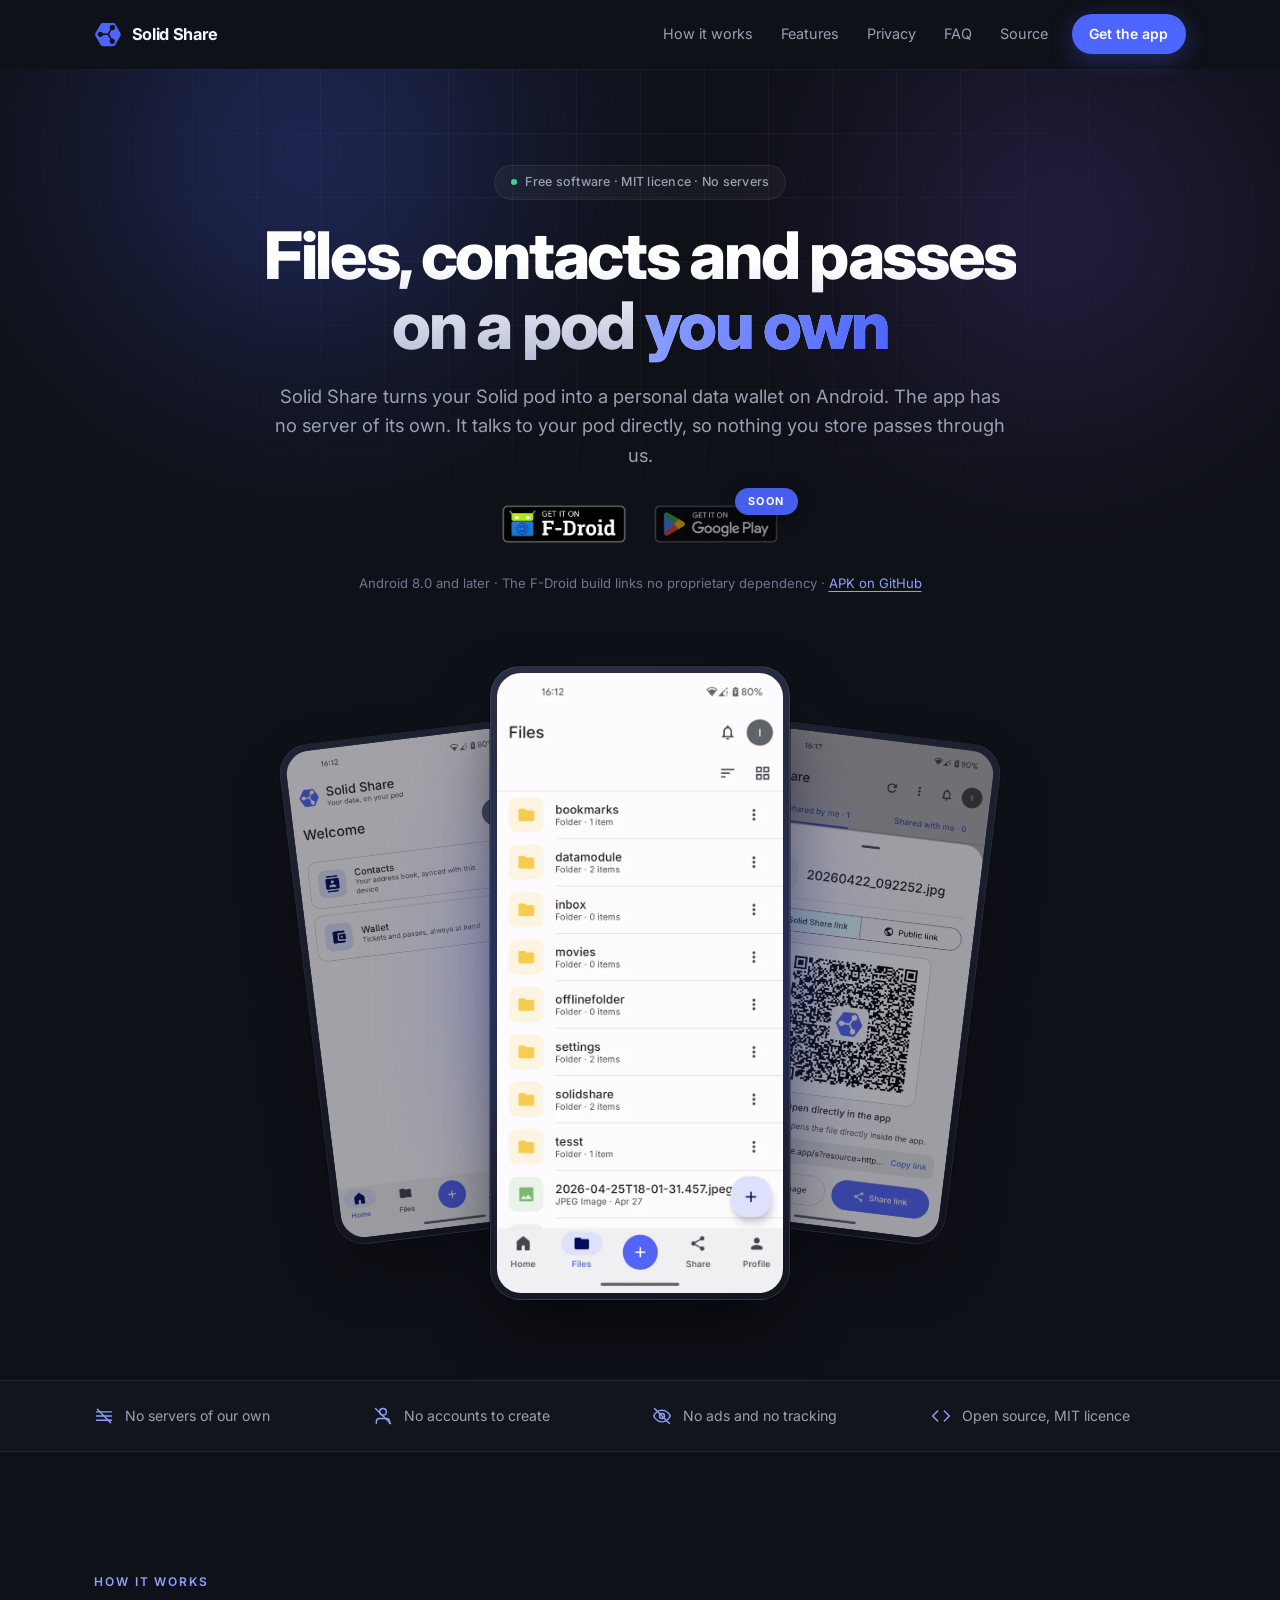
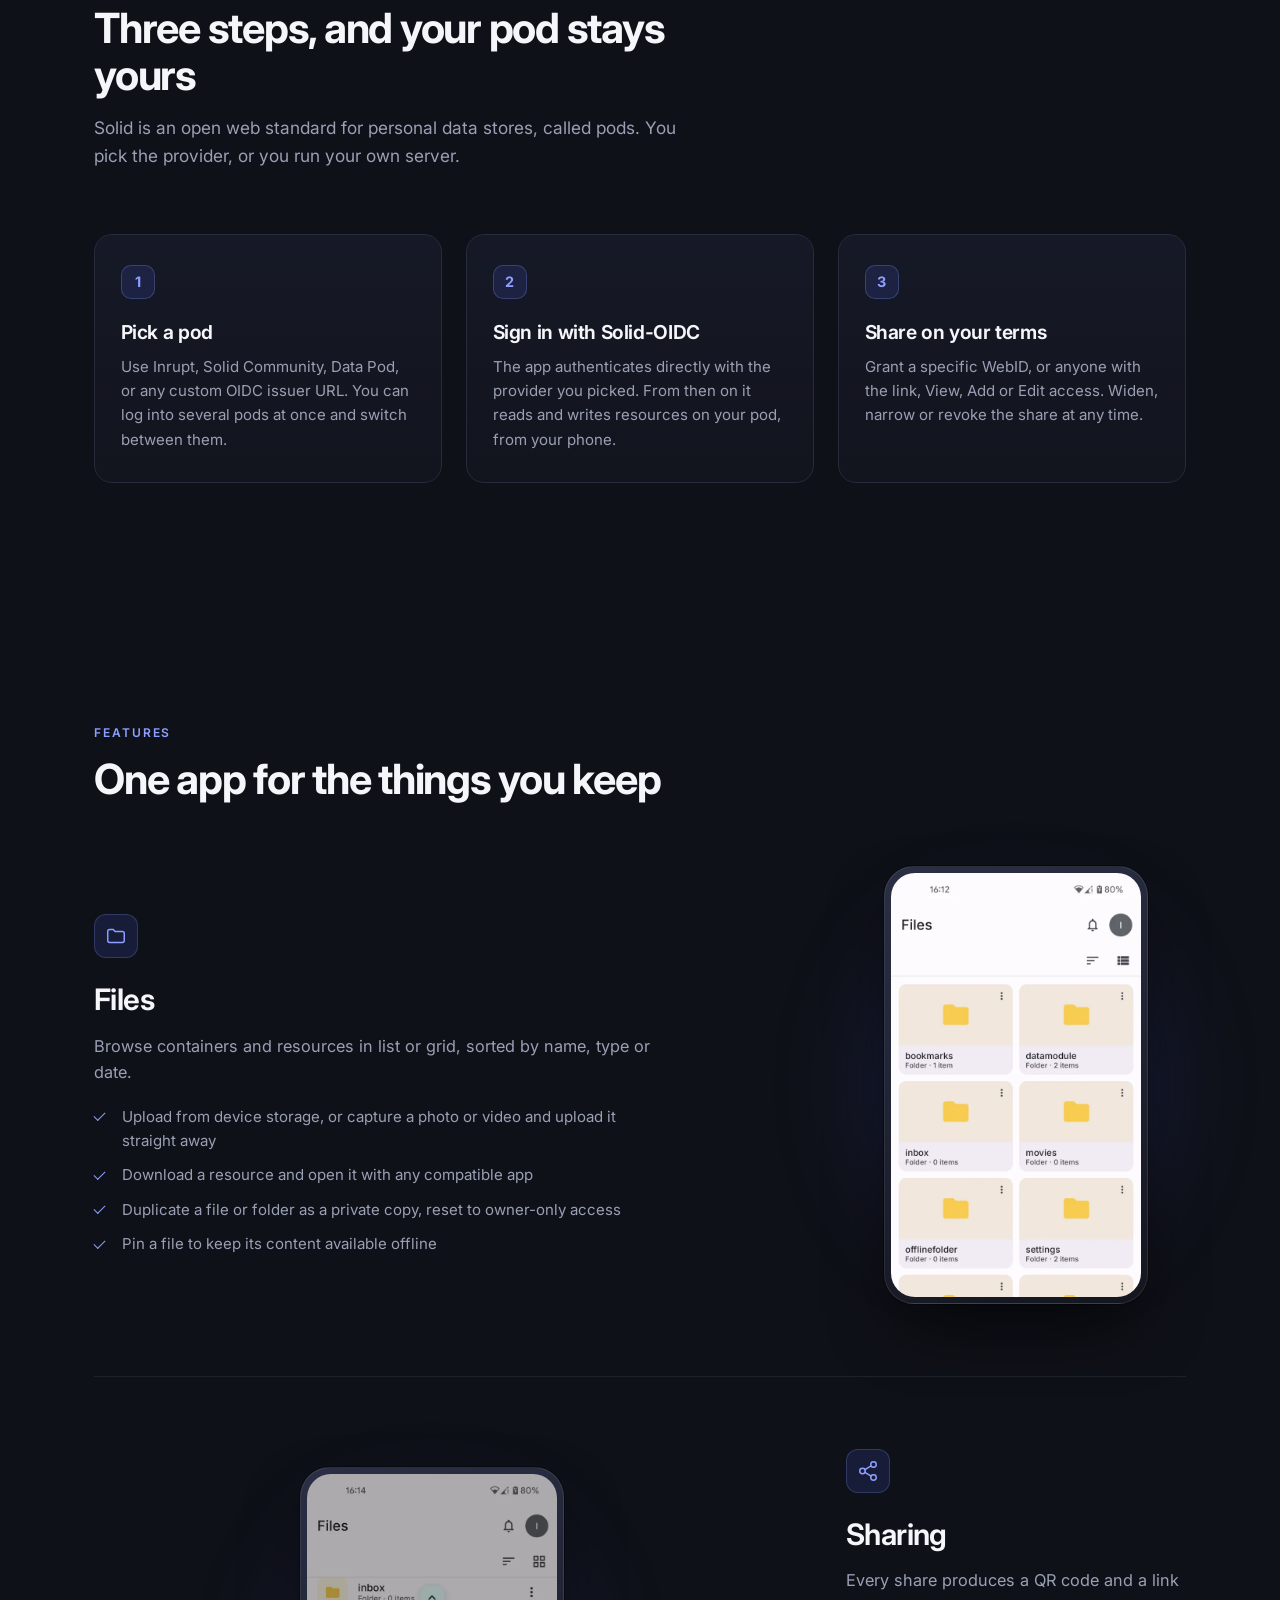
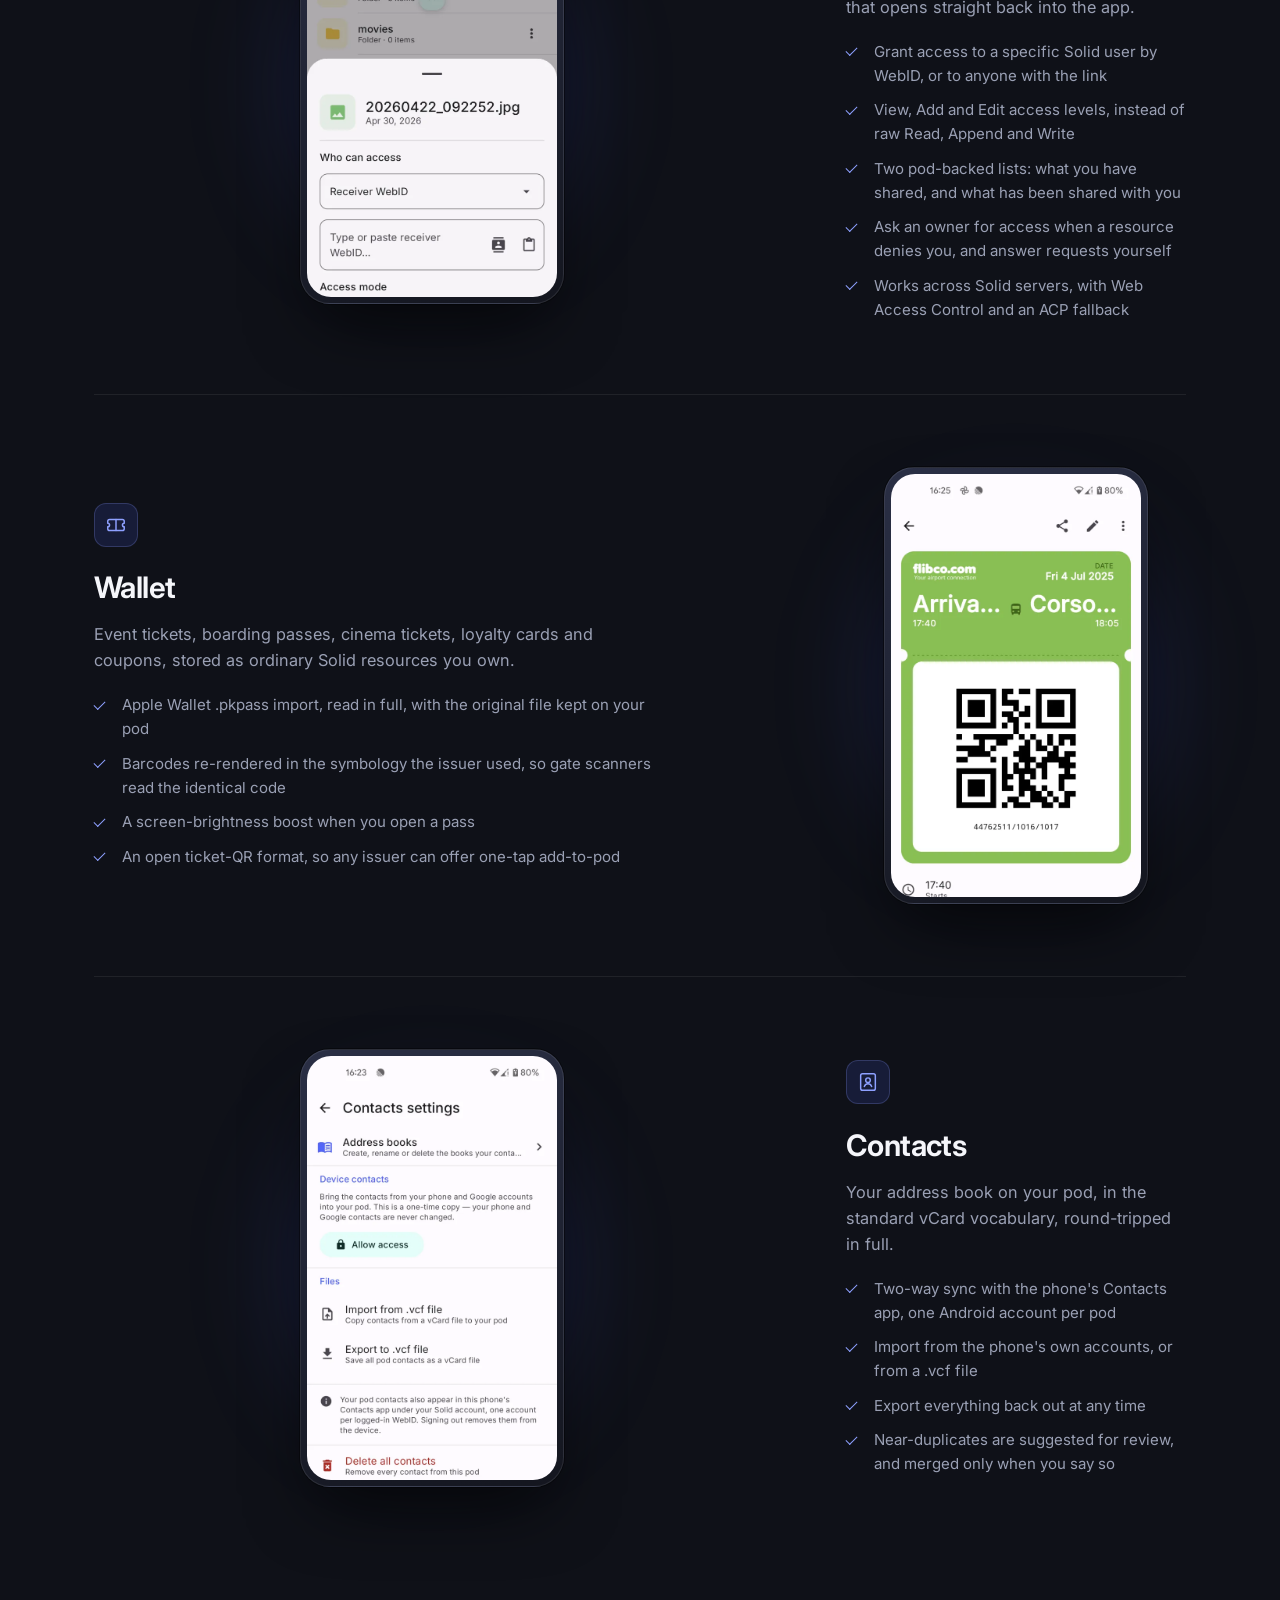
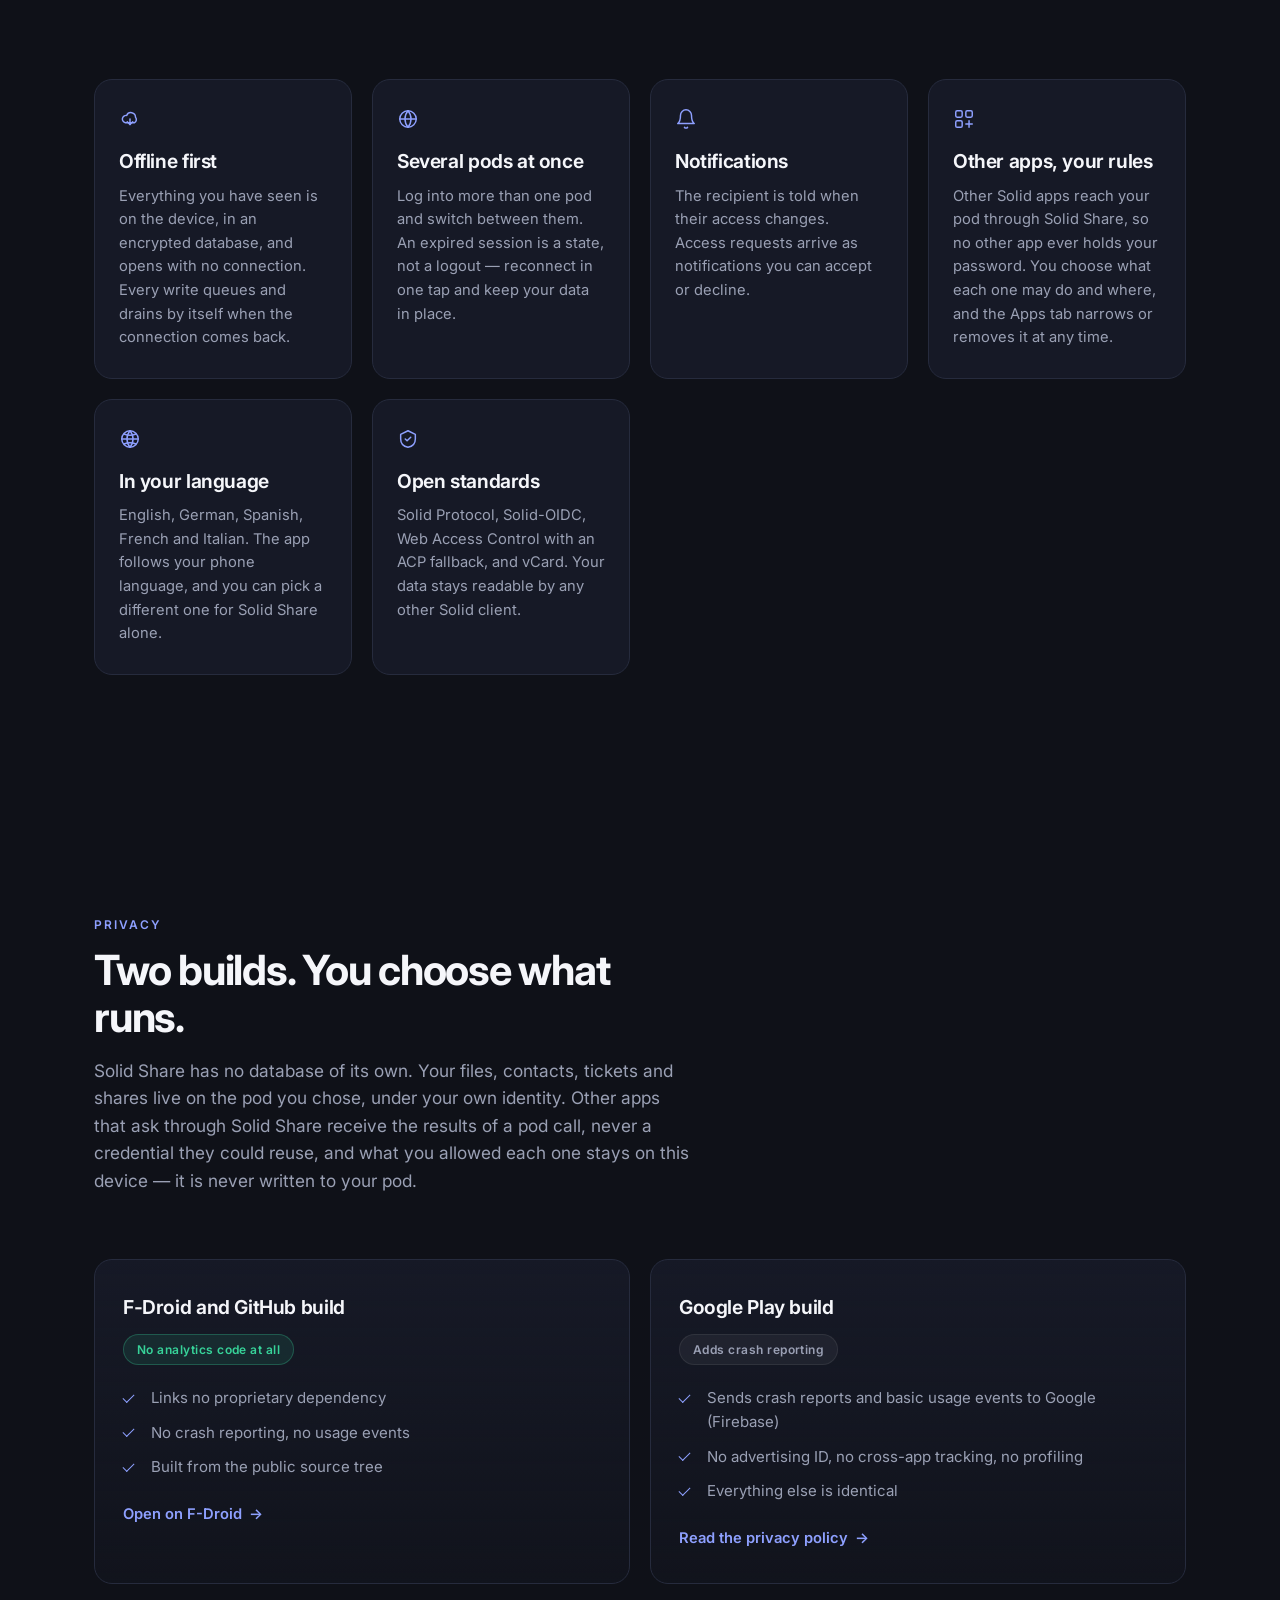
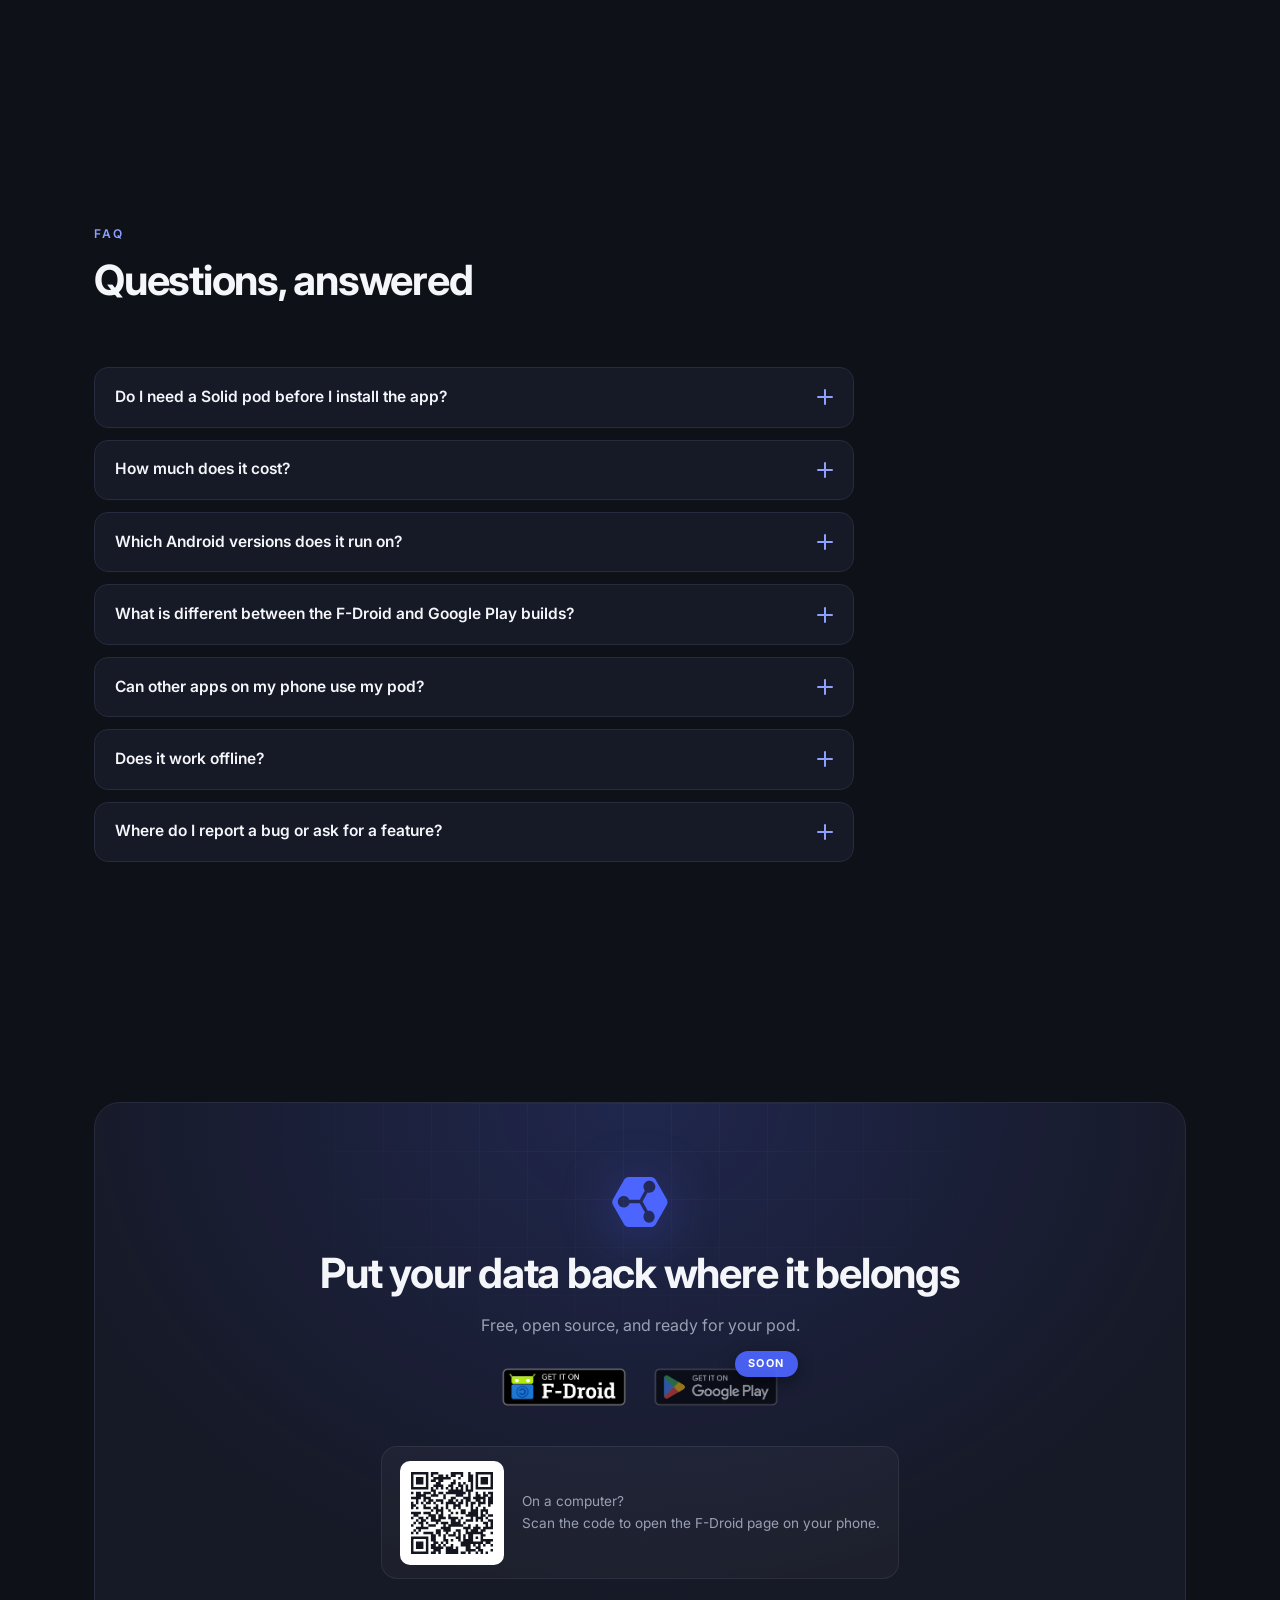
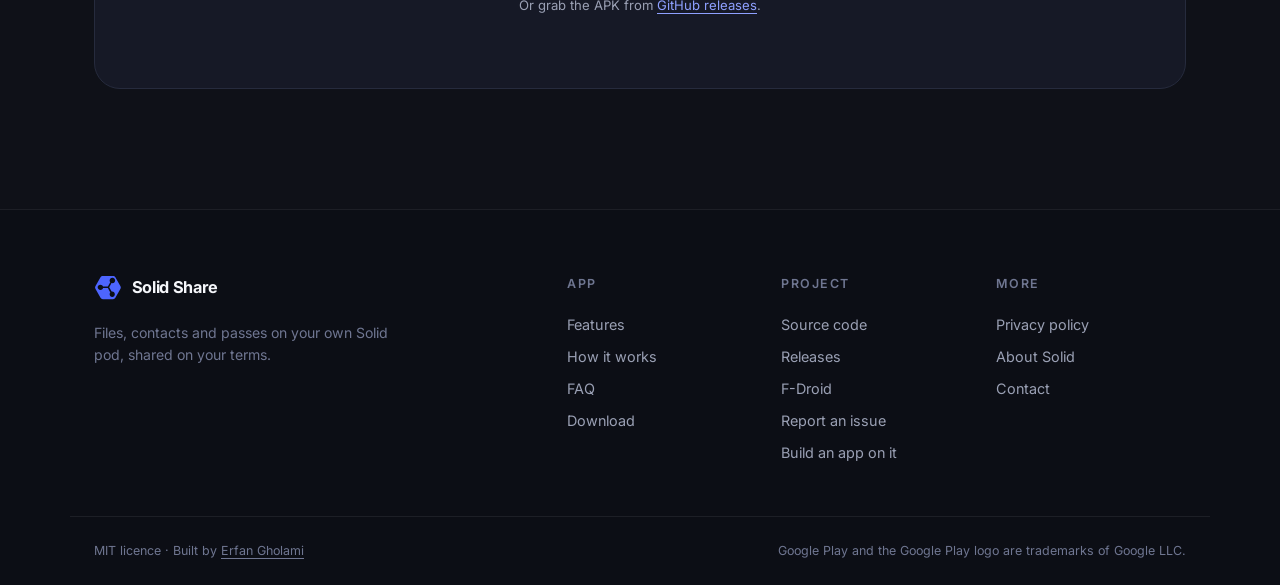
==== commit 9826289c: "Say what other apps may do and which languages the app speaks, and link the developer docs" ====
--- a/index.html
+++ b/index.html
@@ -388,6 +388,29 @@
 
             <article class="card reveal">
               <span class="card-icon" aria-hidden="true">
+                <svg viewBox="0 0 24 24"><rect x="3" y="3" width="7" height="7" rx="1.5" /><rect x="14" y="3" width="7" height="7" rx="1.5" /><rect x="3" y="14" width="7" height="7" rx="1.5" /><path d="M14 17.5h7" /><path d="M17.5 14v7" /></svg>
+              </span>
+              <h3>Other apps, your rules</h3>
+              <p>
+                Other Solid apps reach your pod through Solid Share, so no other app ever
+                holds your password. You choose what each one may do and where, and the Apps
+                tab narrows or removes it at any time.
+              </p>
+            </article>
+
+            <article class="card reveal">
+              <span class="card-icon" aria-hidden="true">
+                <svg viewBox="0 0 24 24"><circle cx="12" cy="12" r="9" /><path d="M3 12h18" /><path d="M12 3a14 14 0 0 1 0 18a14 14 0 0 1 0-18Z" /><path d="M5.5 6.5a16 16 0 0 0 13 0" /><path d="M5.5 17.5a16 16 0 0 1 13 0" /></svg>
+              </span>
+              <h3>In your language</h3>
+              <p>
+                English, German, Spanish, French and Italian. The app follows your phone
+                language, and you can pick a different one for Solid Share alone.
+              </p>
+            </article>
+
+            <article class="card reveal">
+              <span class="card-icon" aria-hidden="true">
                 <svg viewBox="0 0 24 24"><path d="M12 3l8 4v5c0 5-3.4 8.2-8 9-4.6-.8-8-4-8-9V7Z" /><path d="M9 12l2 2 4-4" /></svg>
               </span>
               <h3>Open standards</h3>
@@ -408,7 +431,10 @@
             <h2>Two builds. You choose what runs.</h2>
             <p class="section-sub">
               Solid Share has no database of its own. Your files, contacts, tickets and
-              shares live on the pod you chose, under your own identity.
+              shares live on the pod you chose, under your own identity. Other apps that ask
+              through Solid Share receive the results of a pod call, never a credential they
+              could reuse, and what you allowed each one stays on this device — it is never
+              written to your pod.
             </p>
           </header>
 
@@ -488,6 +514,18 @@
             </details>
 
             <details>
+              <summary>Can other apps on my phone use my pod?<span class="faq-x" aria-hidden="true"></span></summary>
+              <p>
+                Yes, and only as far as you let them. A Solid app built on the Android Solid
+                Services SDK asks Solid Share instead of asking you for a password, so your
+                credentials never leave this app. The first time one asks, Solid Share shows you
+                which account it wants, what it wants to do and where. Nothing reaches your pod
+                until you allow it, the Apps tab lists everything you have allowed, and removing
+                an app takes effect on its next call.
+              </p>
+            </details>
+
+            <details>
               <summary>Does it work offline?<span class="faq-x" aria-hidden="true"></span></summary>
               <p>
                 Yes. Everything you have seen is kept on the device in an encrypted database and
@@ -575,6 +613,7 @@
             <a href="https://github.com/erfangholami/SolidShare/releases" rel="noopener">Releases</a>
             <a href="https://f-droid.org/packages/com.erfangholami.solidshare/" rel="noopener">F-Droid</a>
             <a href="https://github.com/erfangholami/SolidShare/issues" rel="noopener">Report an issue</a>
+            <a href="https://androidsolidservices.erfangholami.com" rel="noopener">Build an app on it</a>
           </div>
           <div>
             <h4>More</h4>
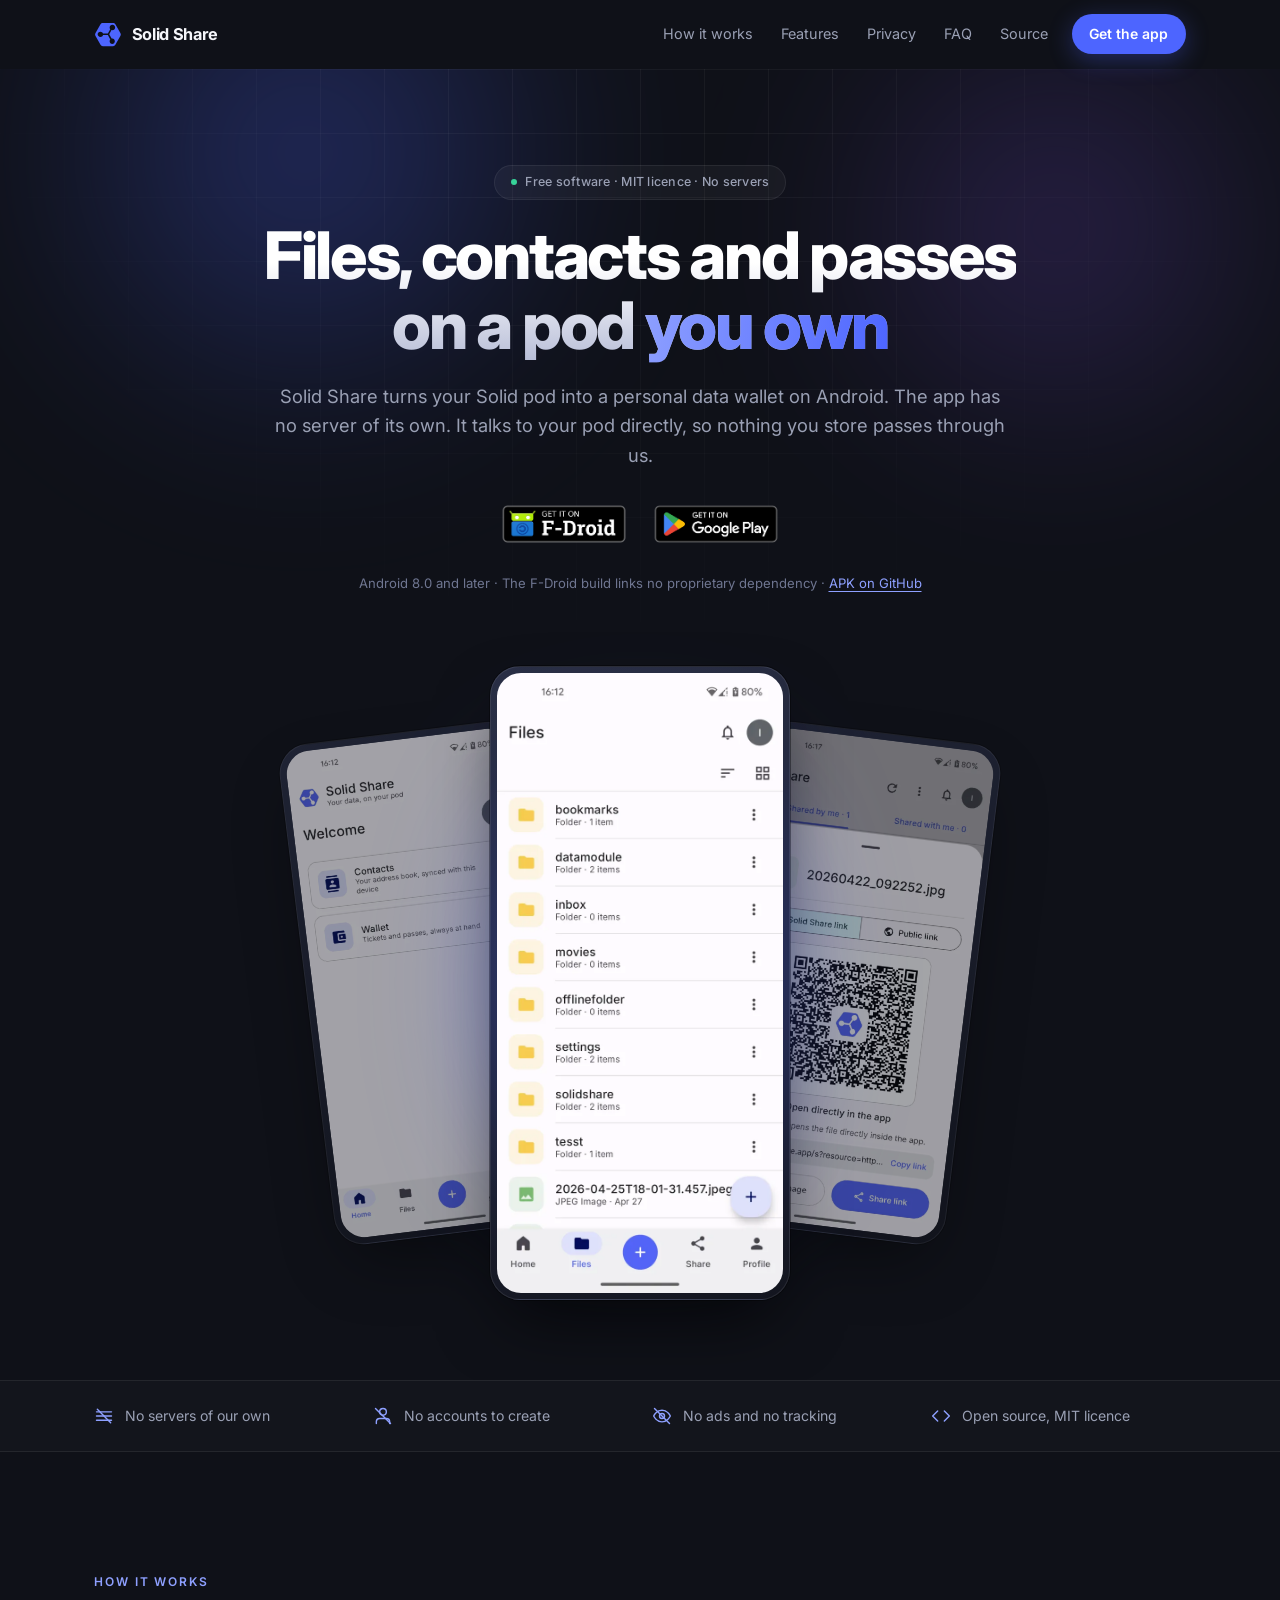
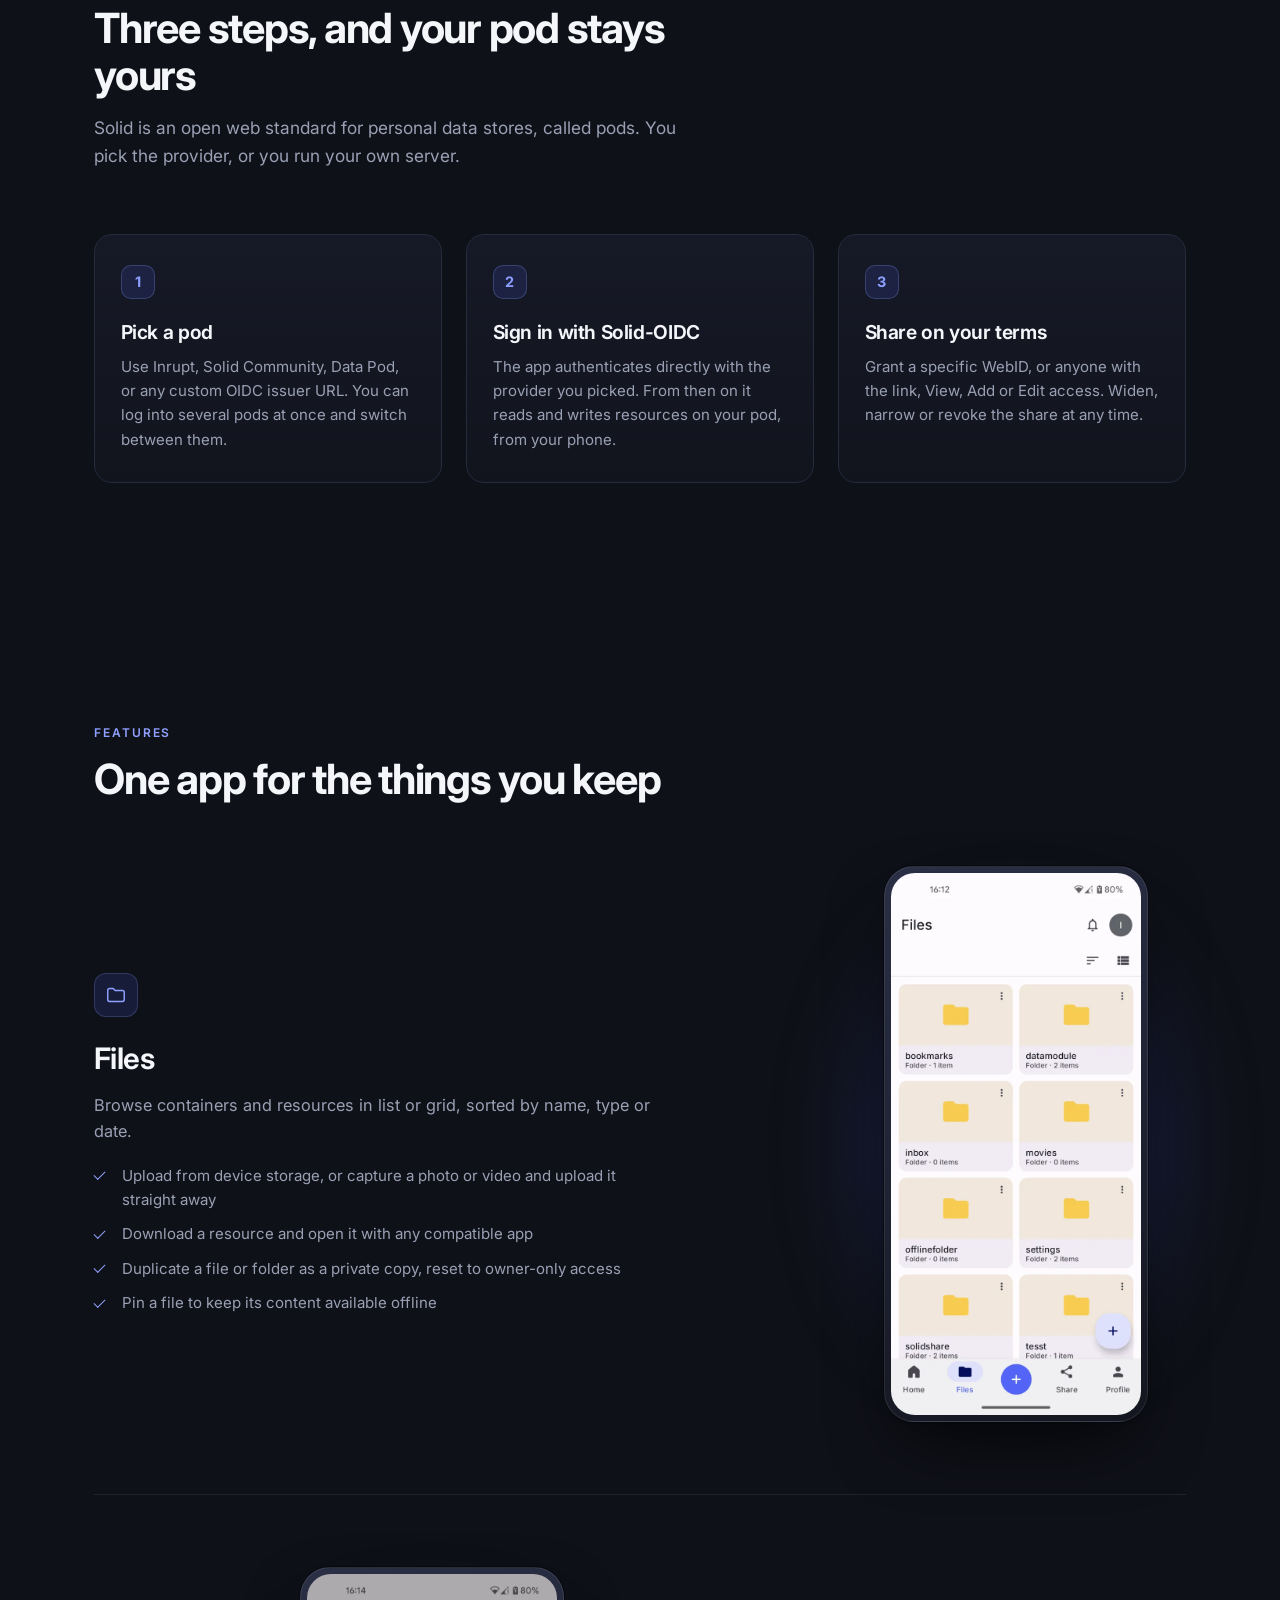
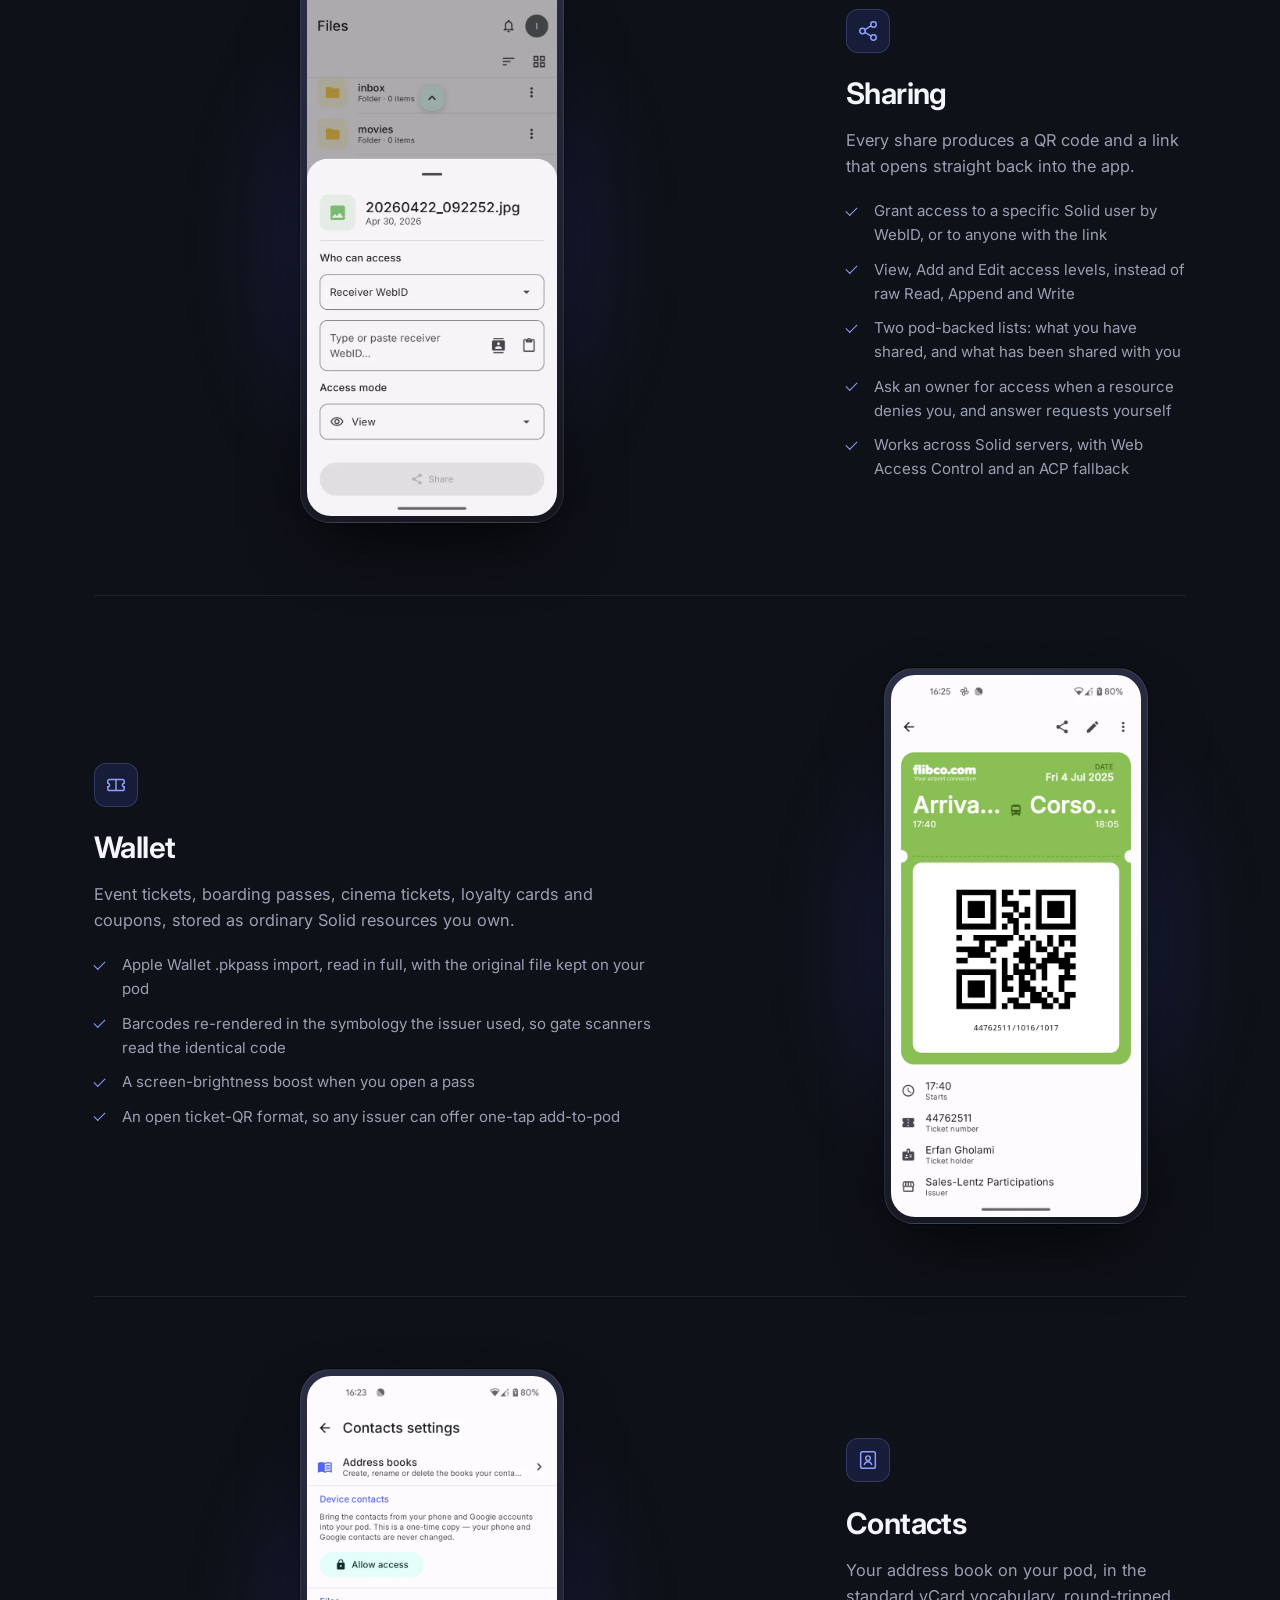
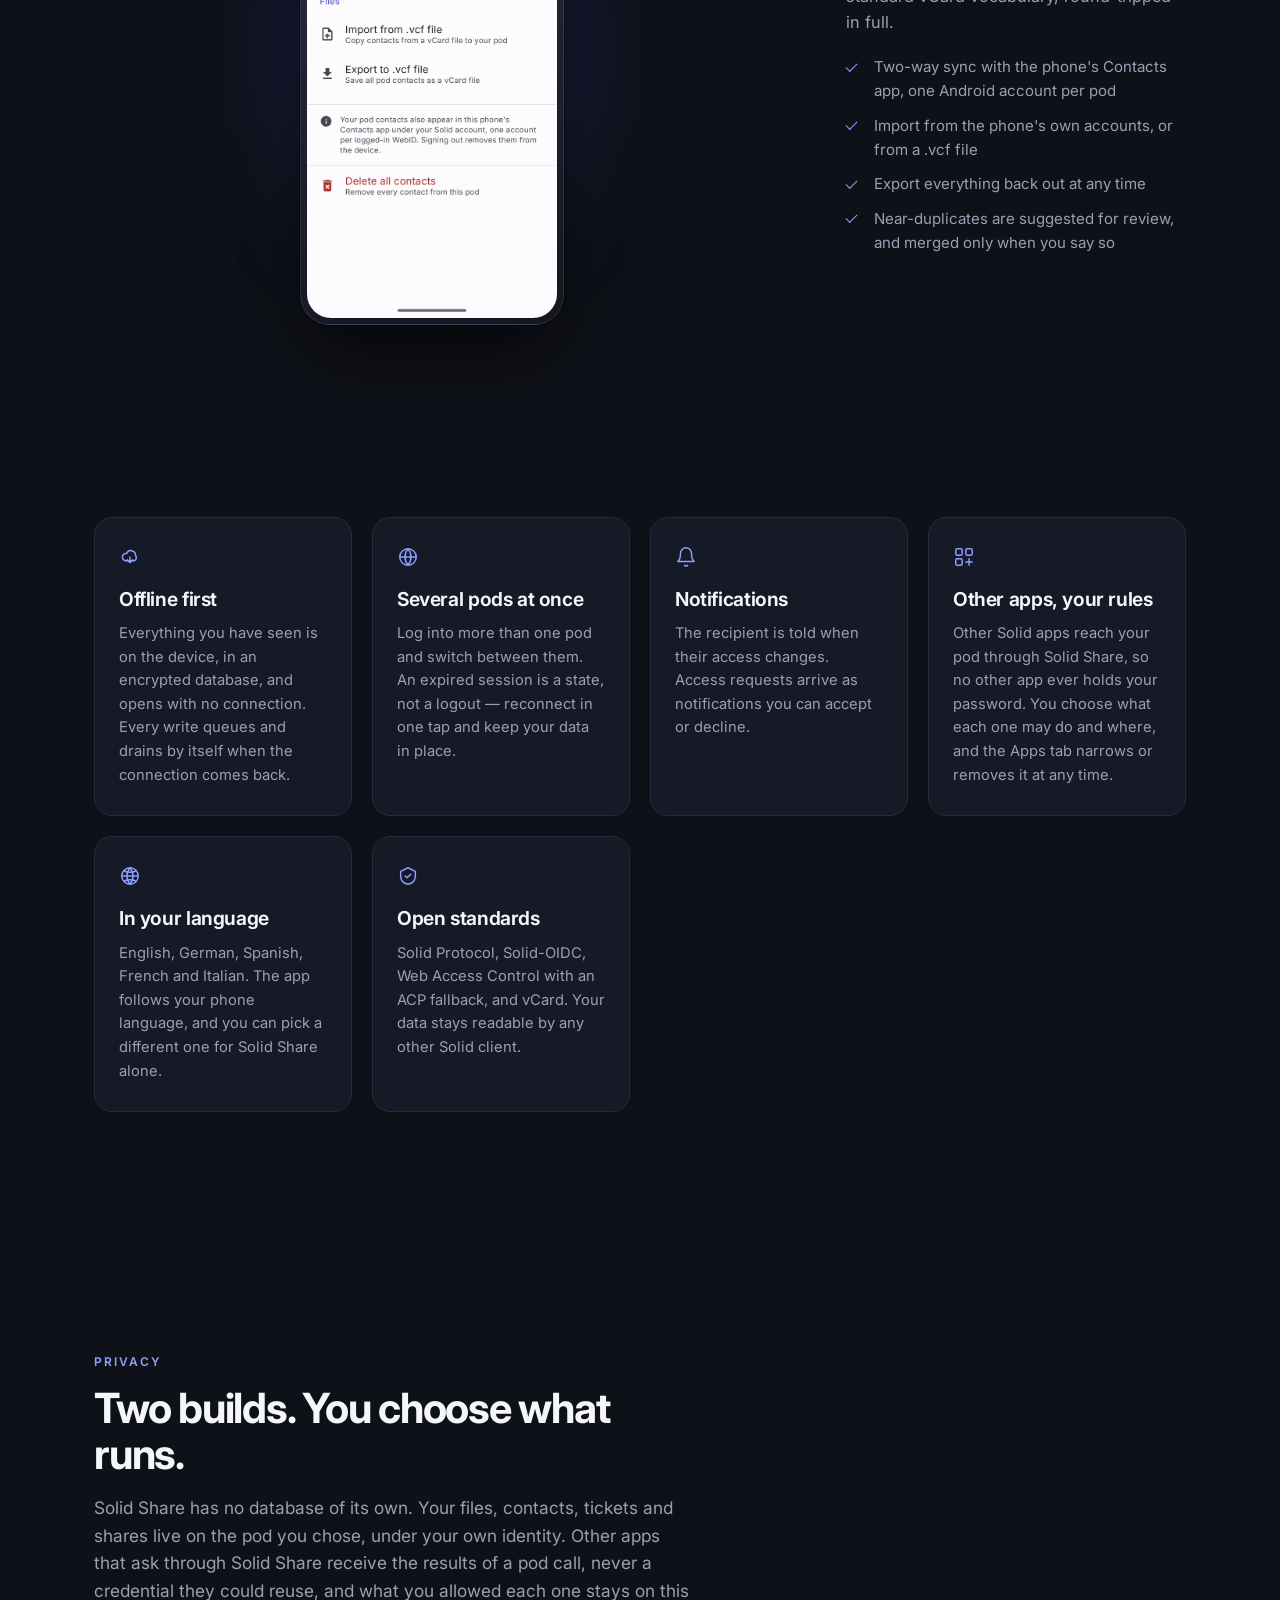
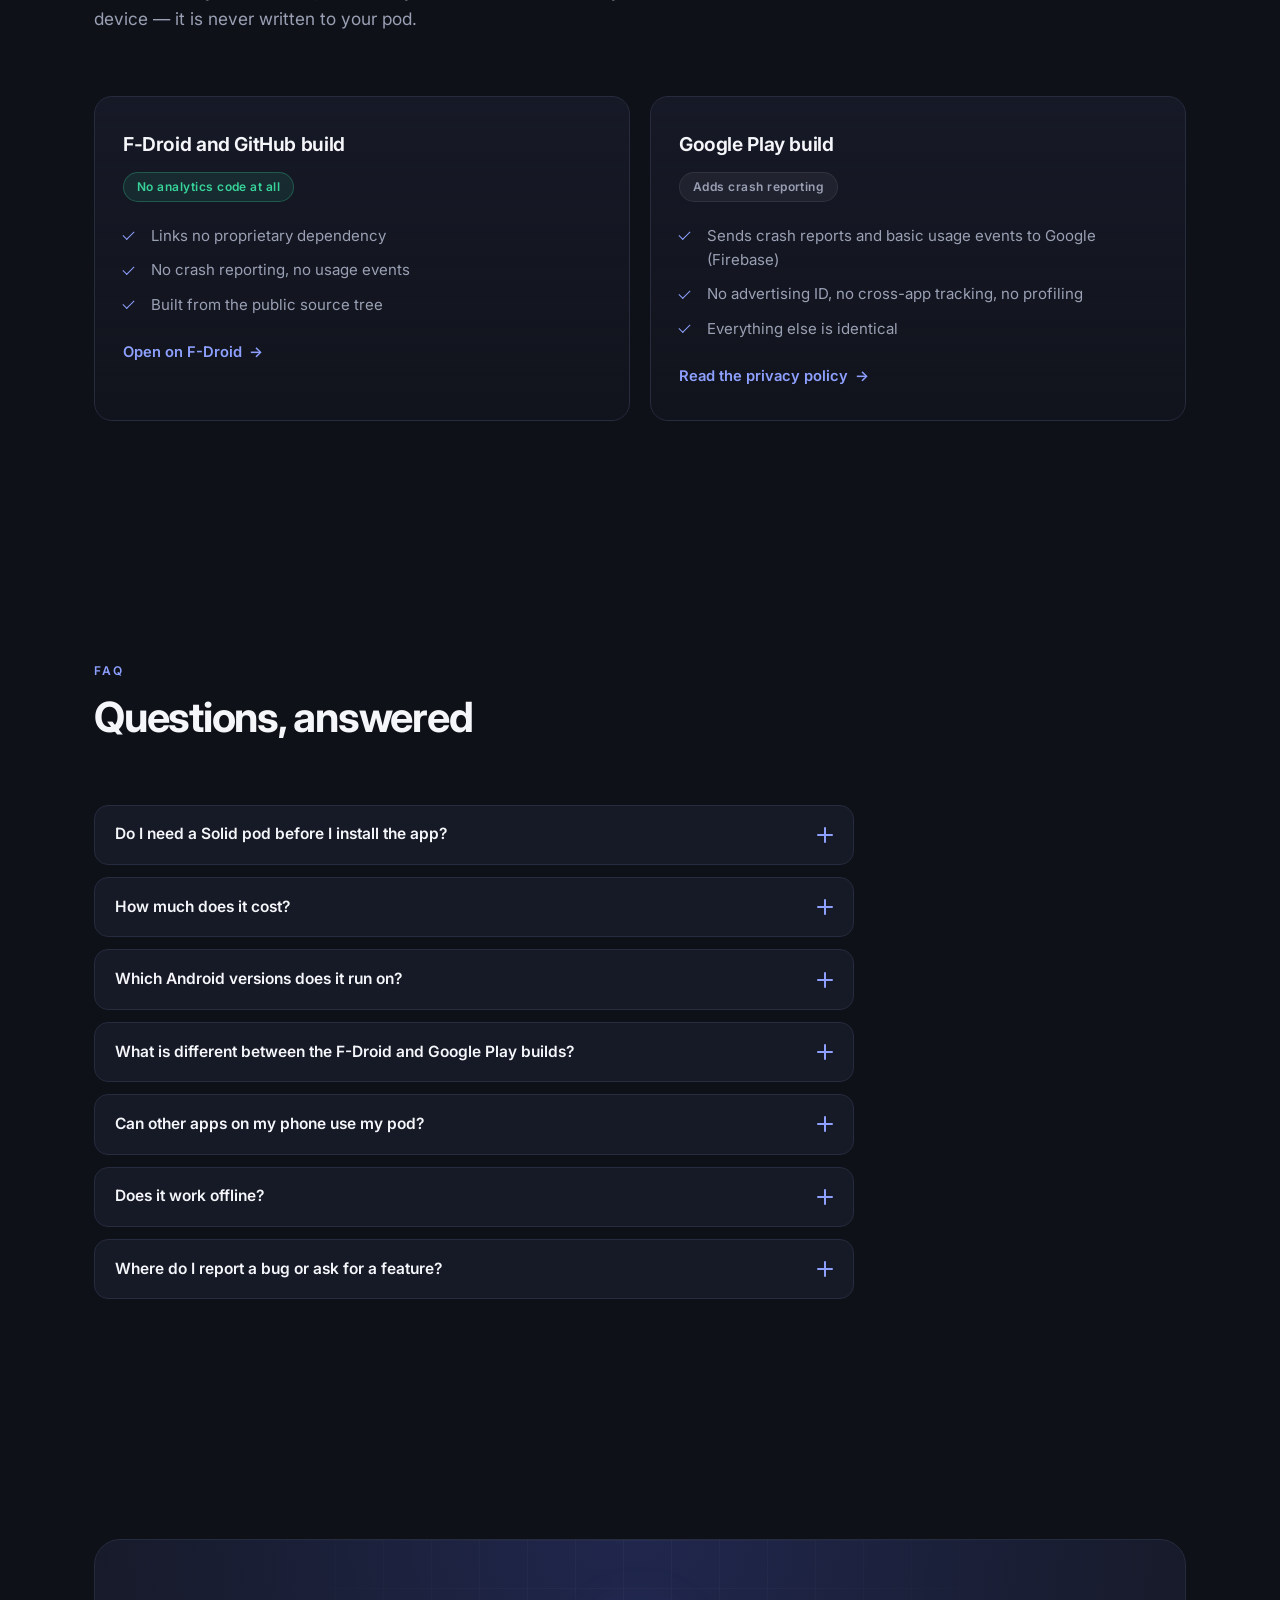
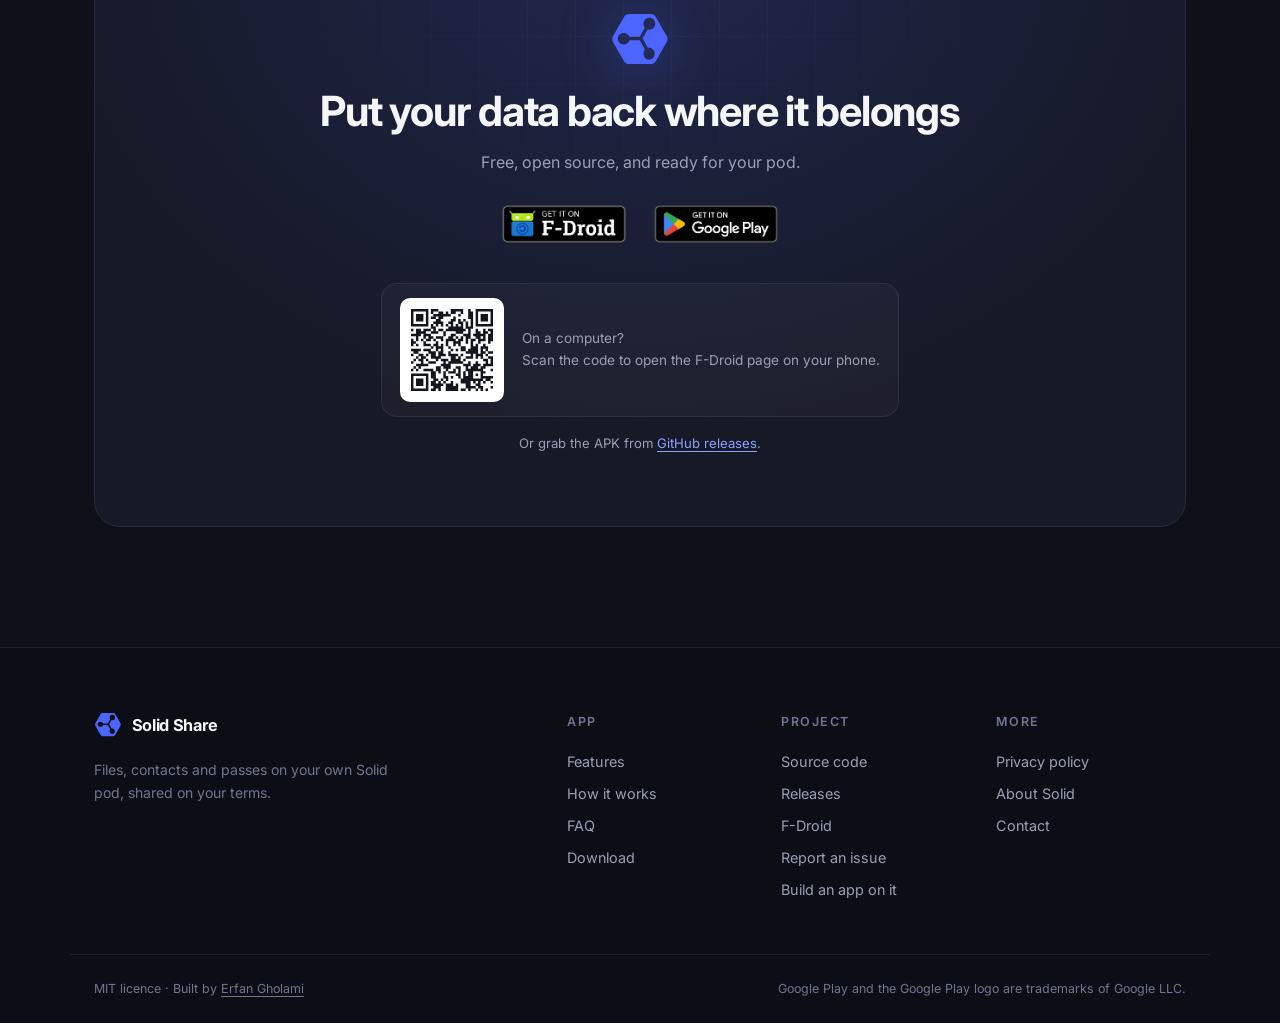
==== commit 230d071c: "Point the Google Play badges at the listing instead of saying soon" ====
--- a/index.html
+++ b/index.html
@@ -113,22 +113,14 @@
               />
             </a>
 
-            <!--
-              Google Play is not published yet.
-              When the listing goes live, replace this <span> with:
-              <a class="badge-link" href="https://play.google.com/store/apps/details?id=com.erfangholami.solidshare" rel="noopener">
-                <img src="/public/badges/google-play.png" alt="Get it on Google Play" width="646" height="250" />
-              </a>
-            -->
-            <span class="badge-link is-soon" aria-label="Coming soon on Google Play">
+            <a class="badge-link" href="https://play.google.com/store/apps/details?id=com.erfangholami.solidshare" rel="noopener">
               <img
                 src="/public/badges/google-play.png"
                 alt="Get it on Google Play"
                 width="646"
                 height="250"
               />
-              <span class="soon-pill">Soon</span>
-            </span>
+            </a>
           </div>
 
           <p class="fineprint anim" style="--d: 300ms">
@@ -499,8 +491,8 @@
             <details>
               <summary>Which Android versions does it run on?<span class="faq-x" aria-hidden="true"></span></summary>
               <p>
-                Android 8.0 and later. The app is on F-Droid today, the APK is on GitHub, and the
-                Google Play listing is on its way.
+                Android 8.0 and later. The app is on Google Play and on F-Droid, and the APK is
+                on GitHub.
               </p>
             </details>
 
@@ -563,10 +555,9 @@
               >
                 <img src="/public/badges/f-droid.png" alt="Get it on F-Droid" width="646" height="250" />
               </a>
-              <span class="badge-link is-soon" aria-label="Coming soon on Google Play">
+              <a class="badge-link" href="https://play.google.com/store/apps/details?id=com.erfangholami.solidshare" rel="noopener">
                 <img src="/public/badges/google-play.png" alt="Get it on Google Play" width="646" height="250" />
-                <span class="soon-pill">Soon</span>
-              </span>
+              </a>
             </div>
 
             <div class="qr-wrap">
@@ -688,7 +679,7 @@
             "name": "Which Android versions does it run on?",
             "acceptedAnswer": {
               "@type": "Answer",
-              "text": "Android 8.0 and later. The app is on F-Droid today, the APK is on GitHub, and the Google Play listing is on its way."
+              "text": "Android 8.0 and later. The app is on Google Play and on F-Droid, and the APK is on GitHub."
             }
           },
           {
--- a/style.css
+++ b/style.css
@@ -727,11 +727,11 @@
   transition: transform 0.6s var(--ease);
 }
 
-/* Show the top of the screen only. A full 1080x2340 shot makes the row too tall. */
+/* The whole screen, never a crop: a screenshot that cuts off its own bottom half
+   misrepresents the screen it shows. The row is taller for it, which is the cost. */
 .phone-flat img {
-  aspect-ratio: 1080 / 1830;
-  object-fit: cover;
-  object-position: top center;
+  width: 100%;
+  height: auto;
 }
 
 .phone-flat::after {
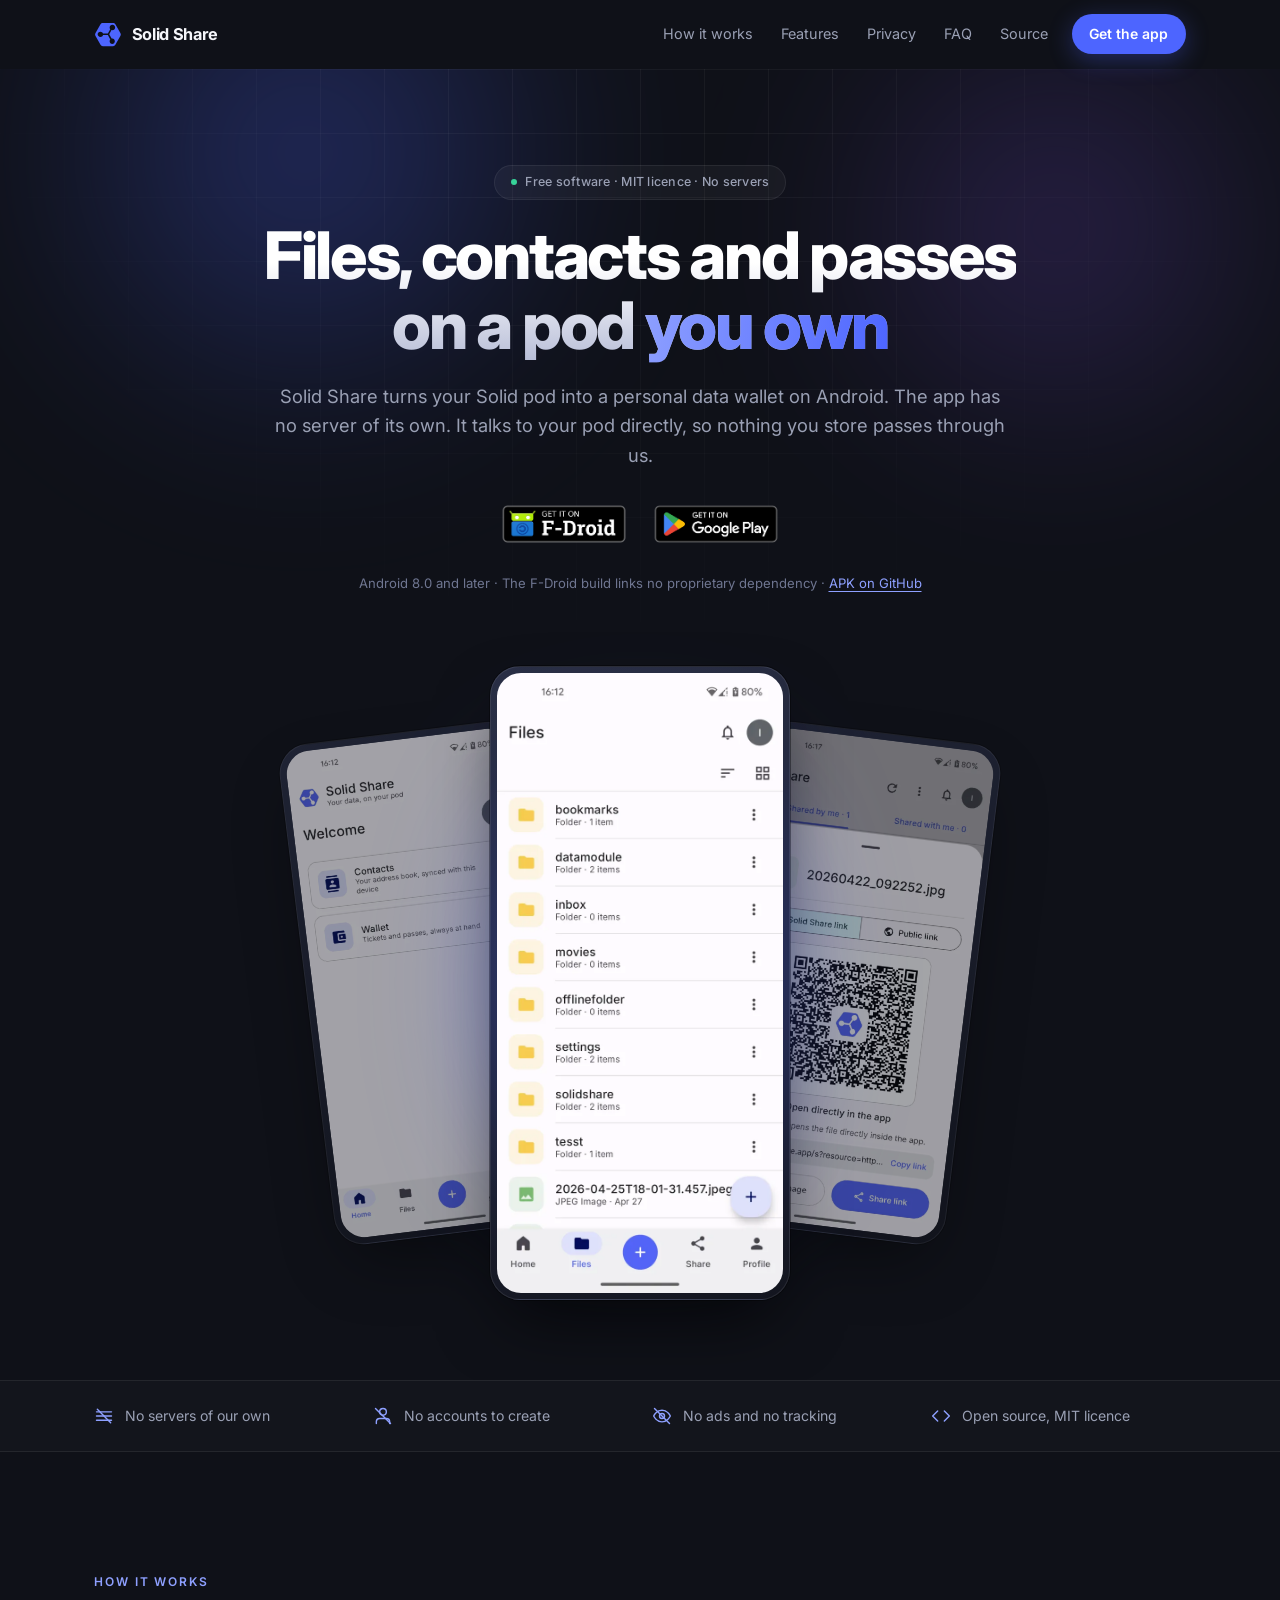
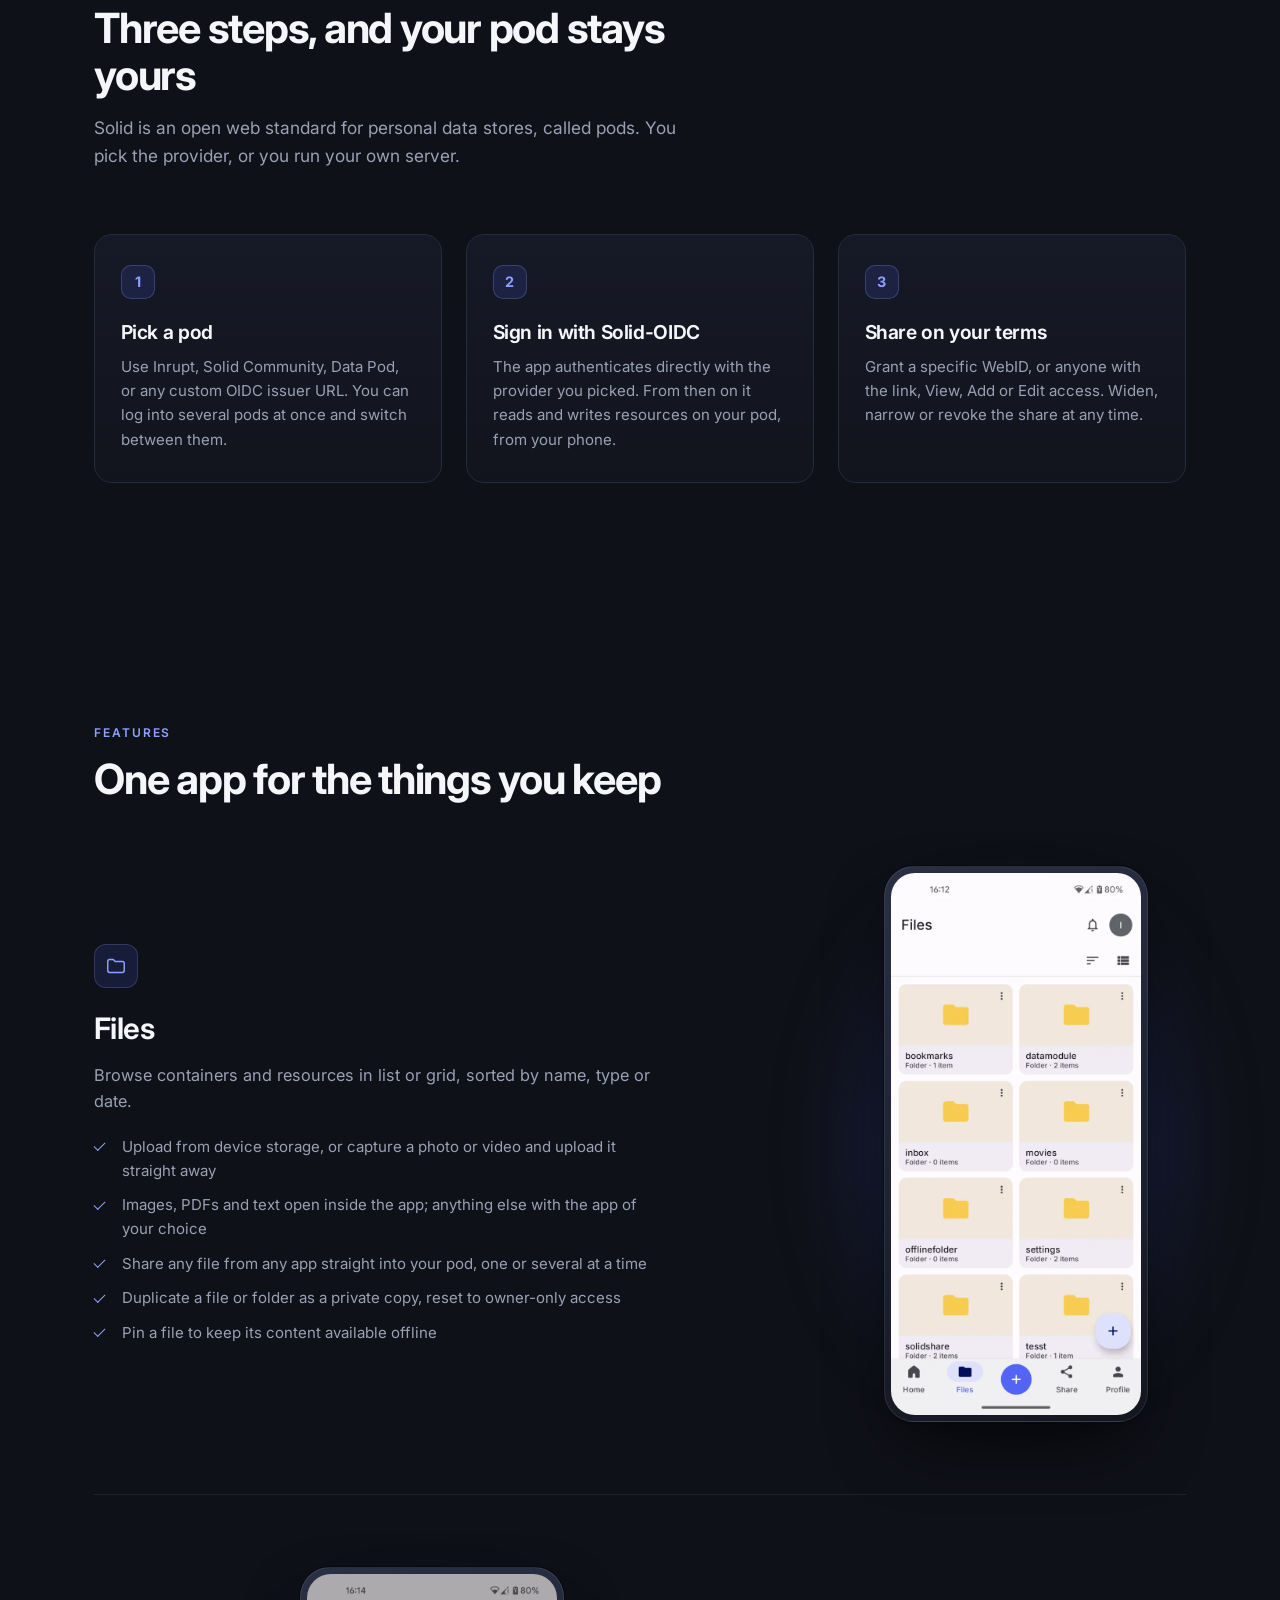
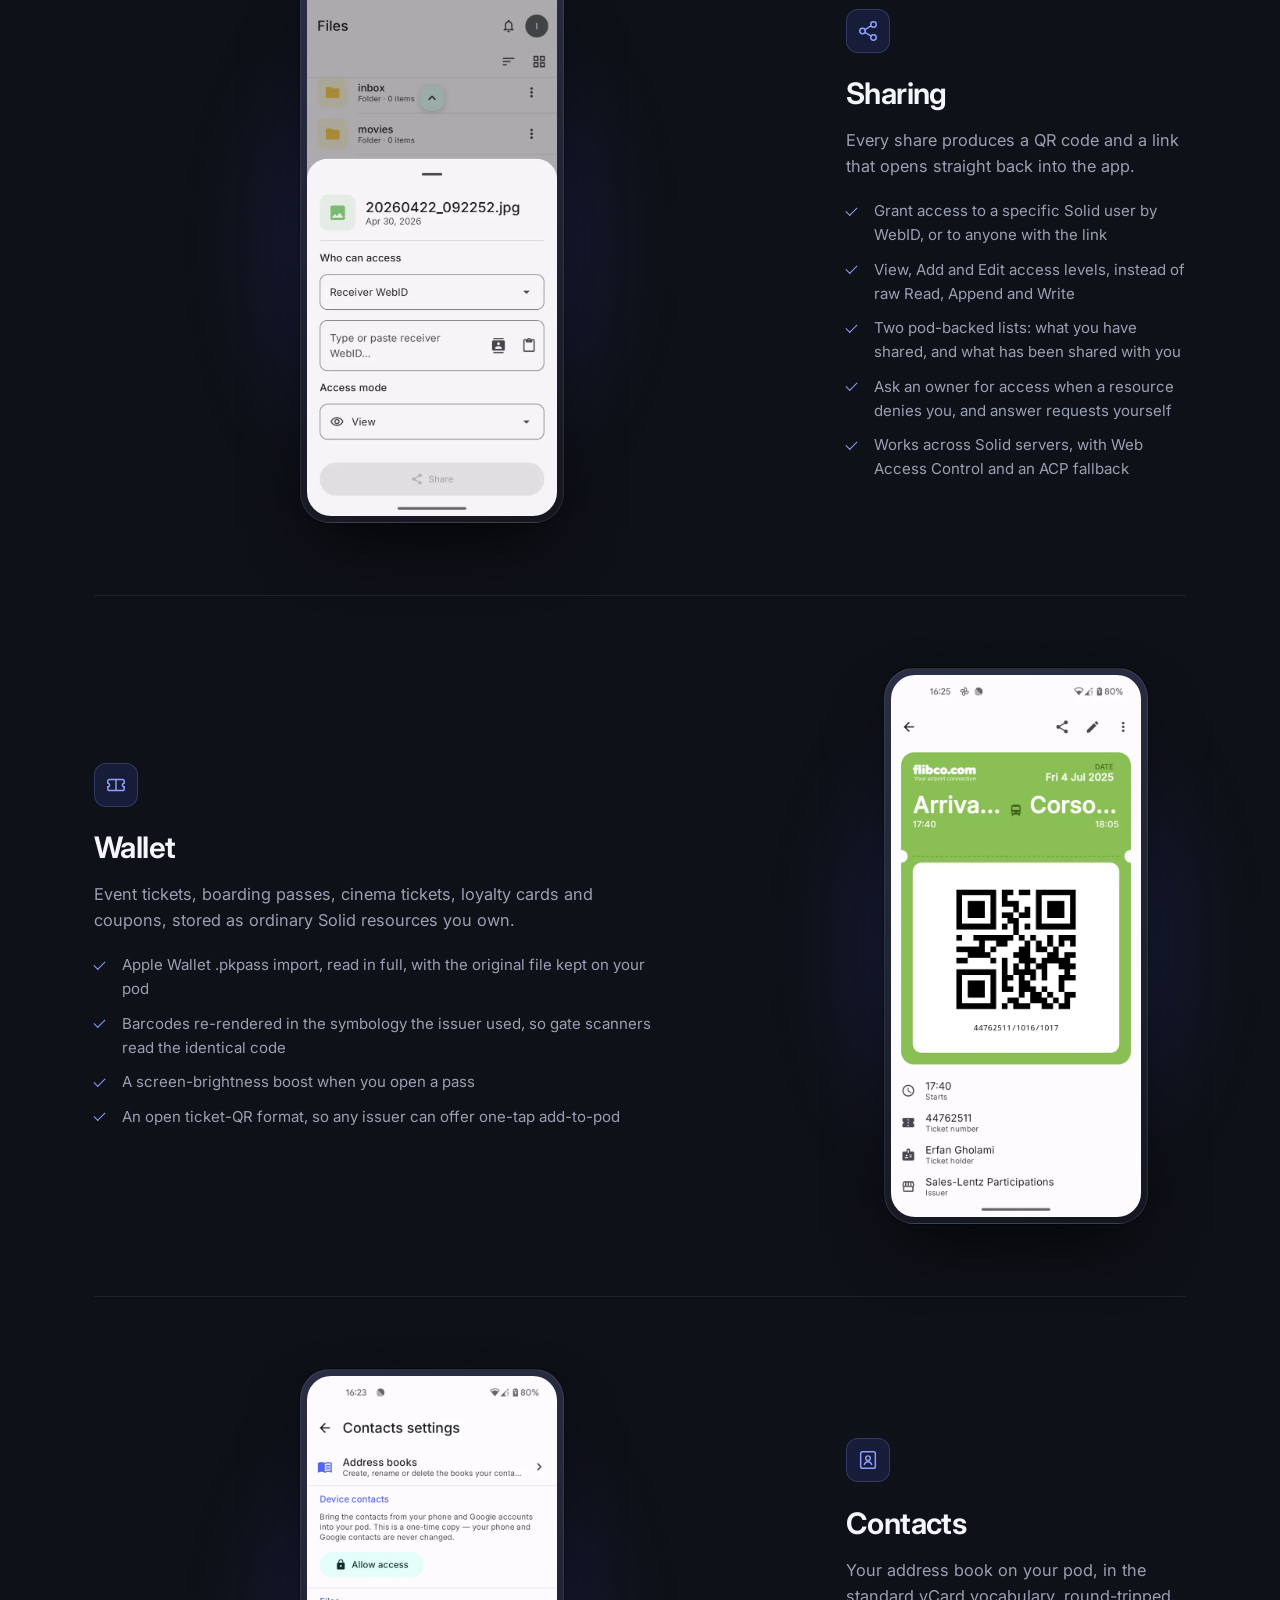
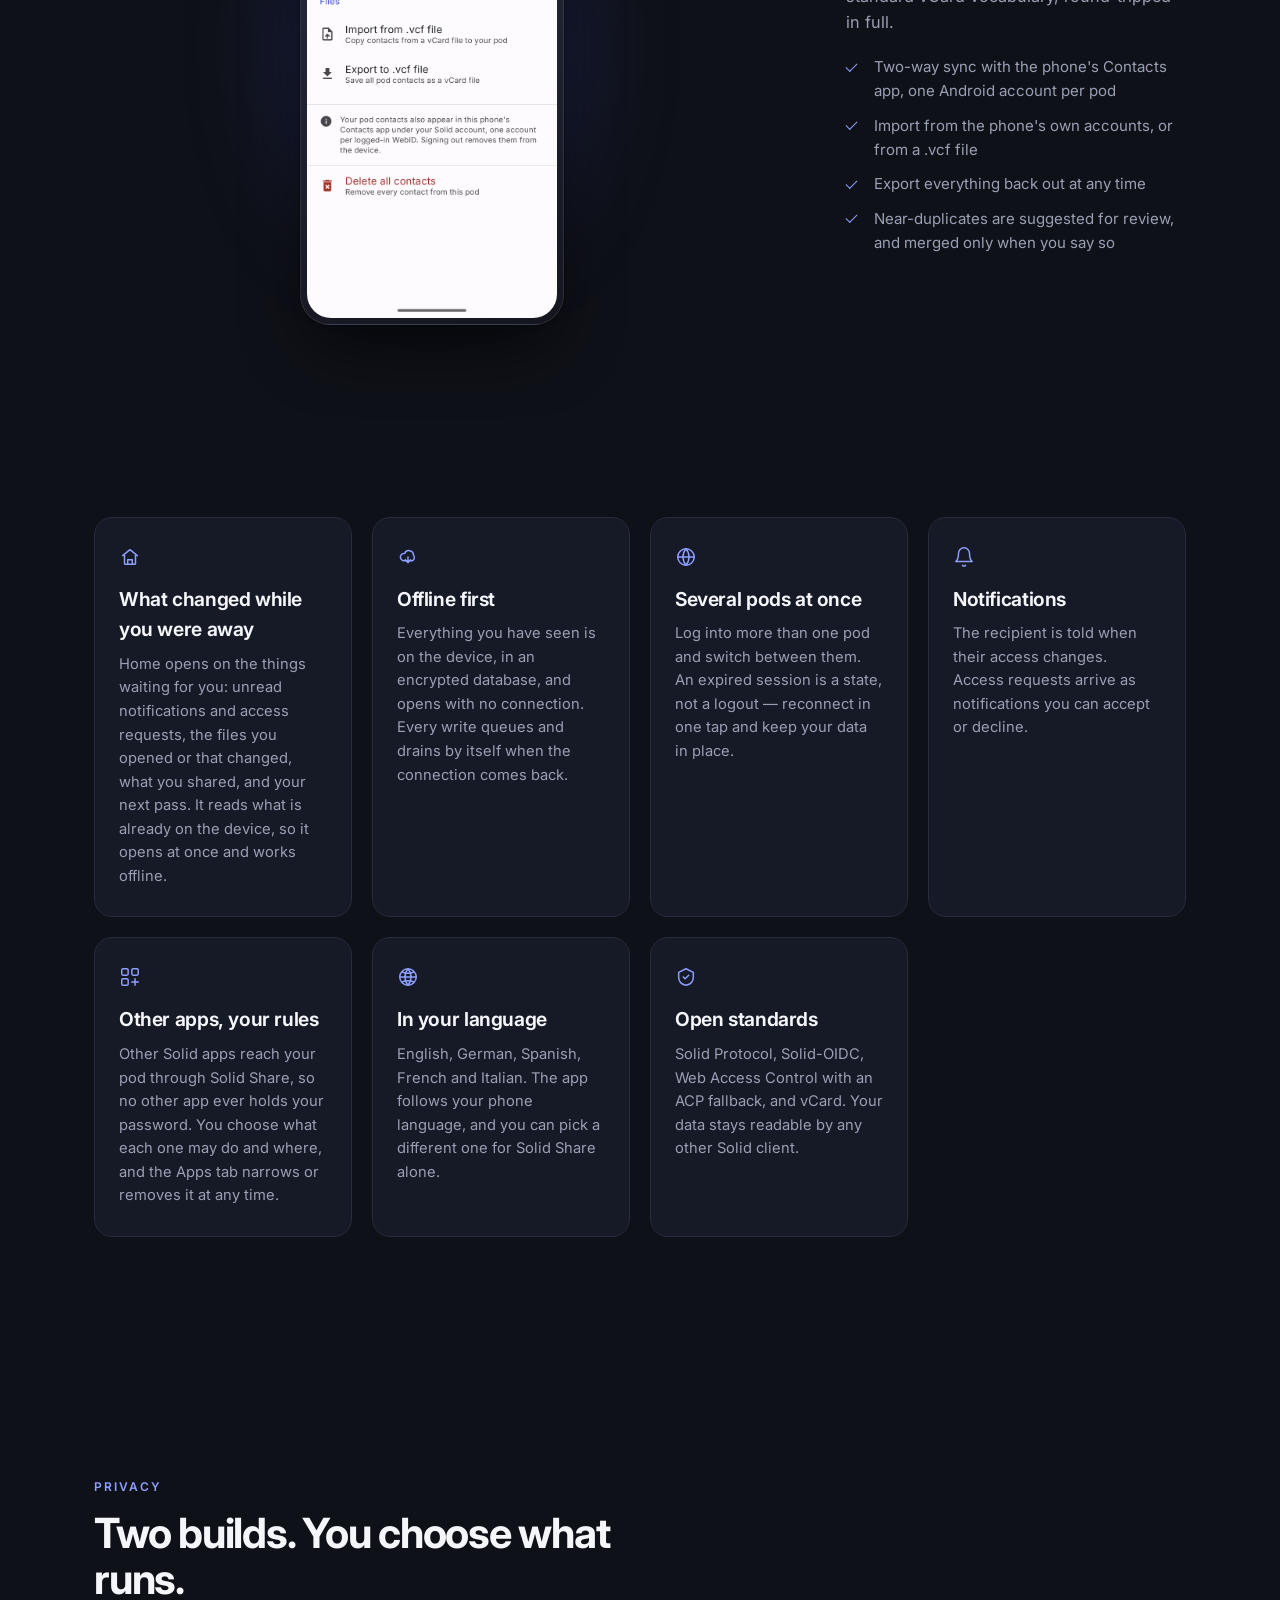
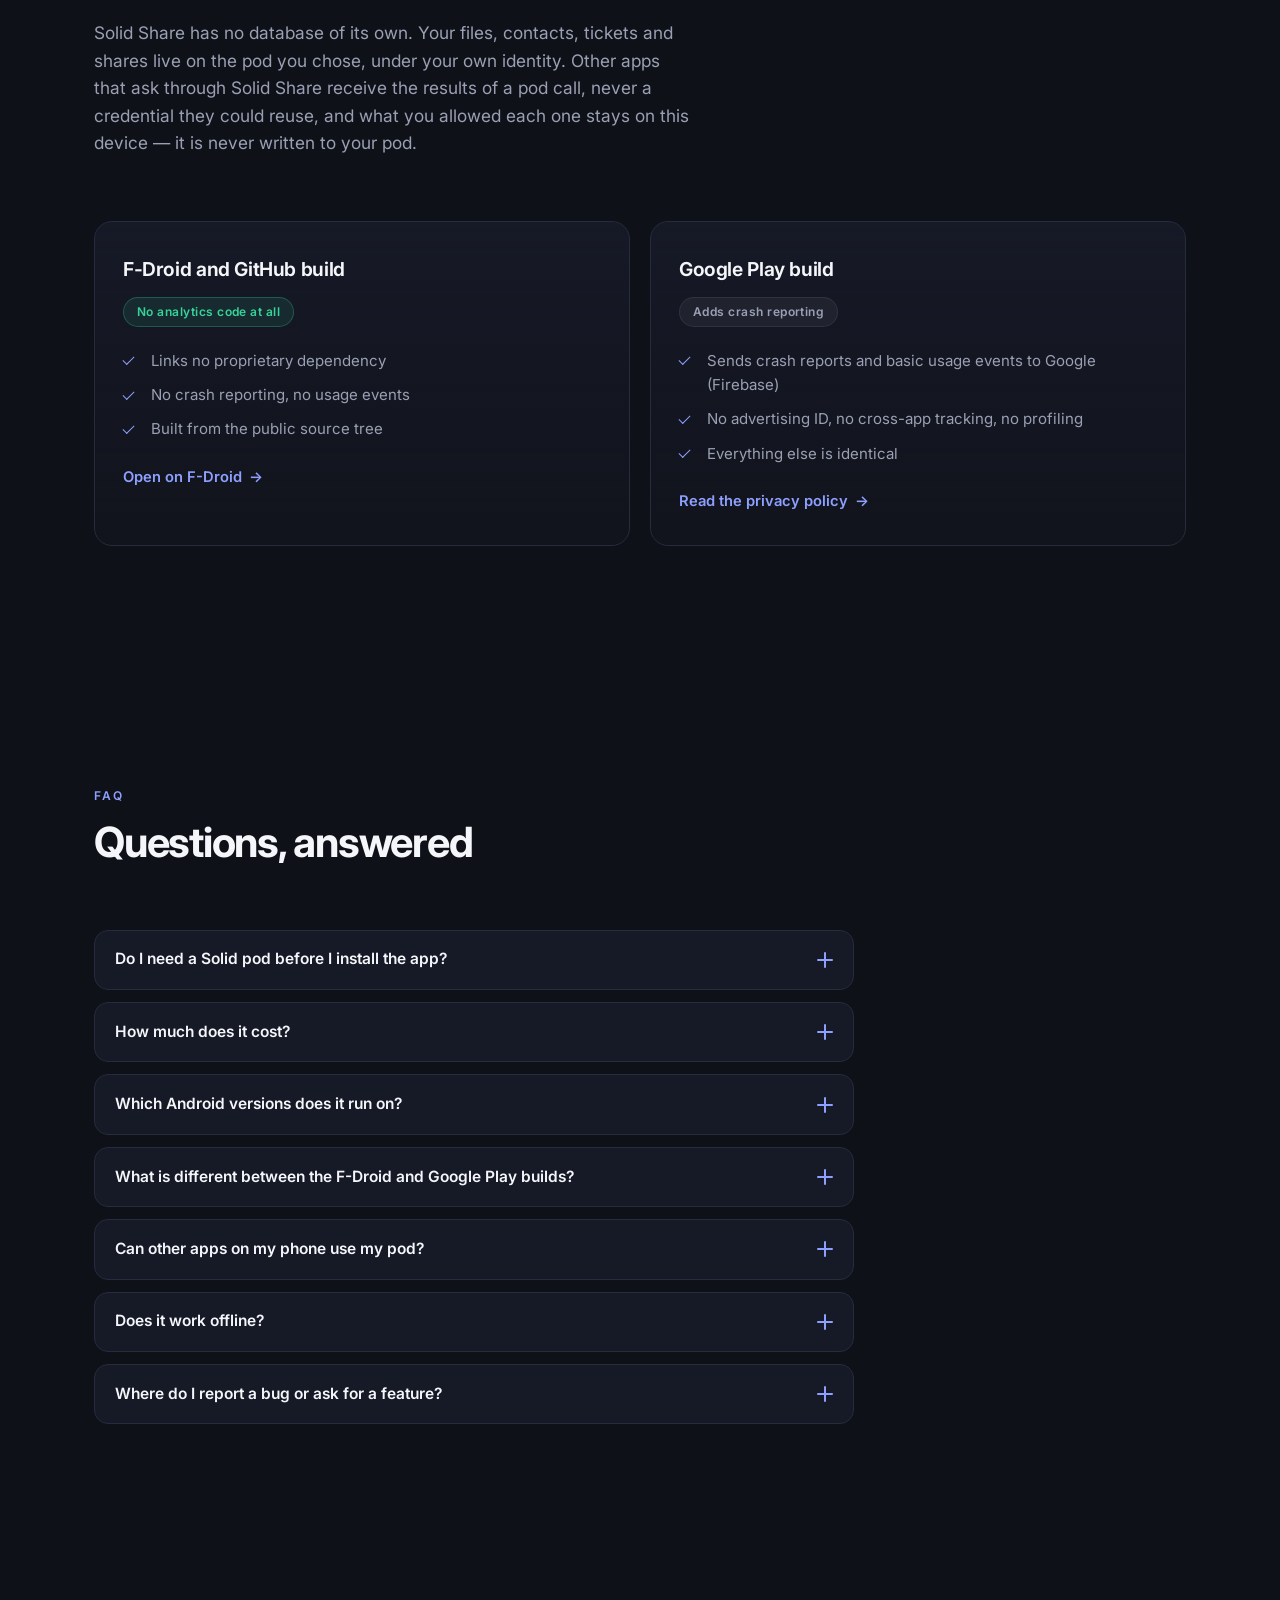
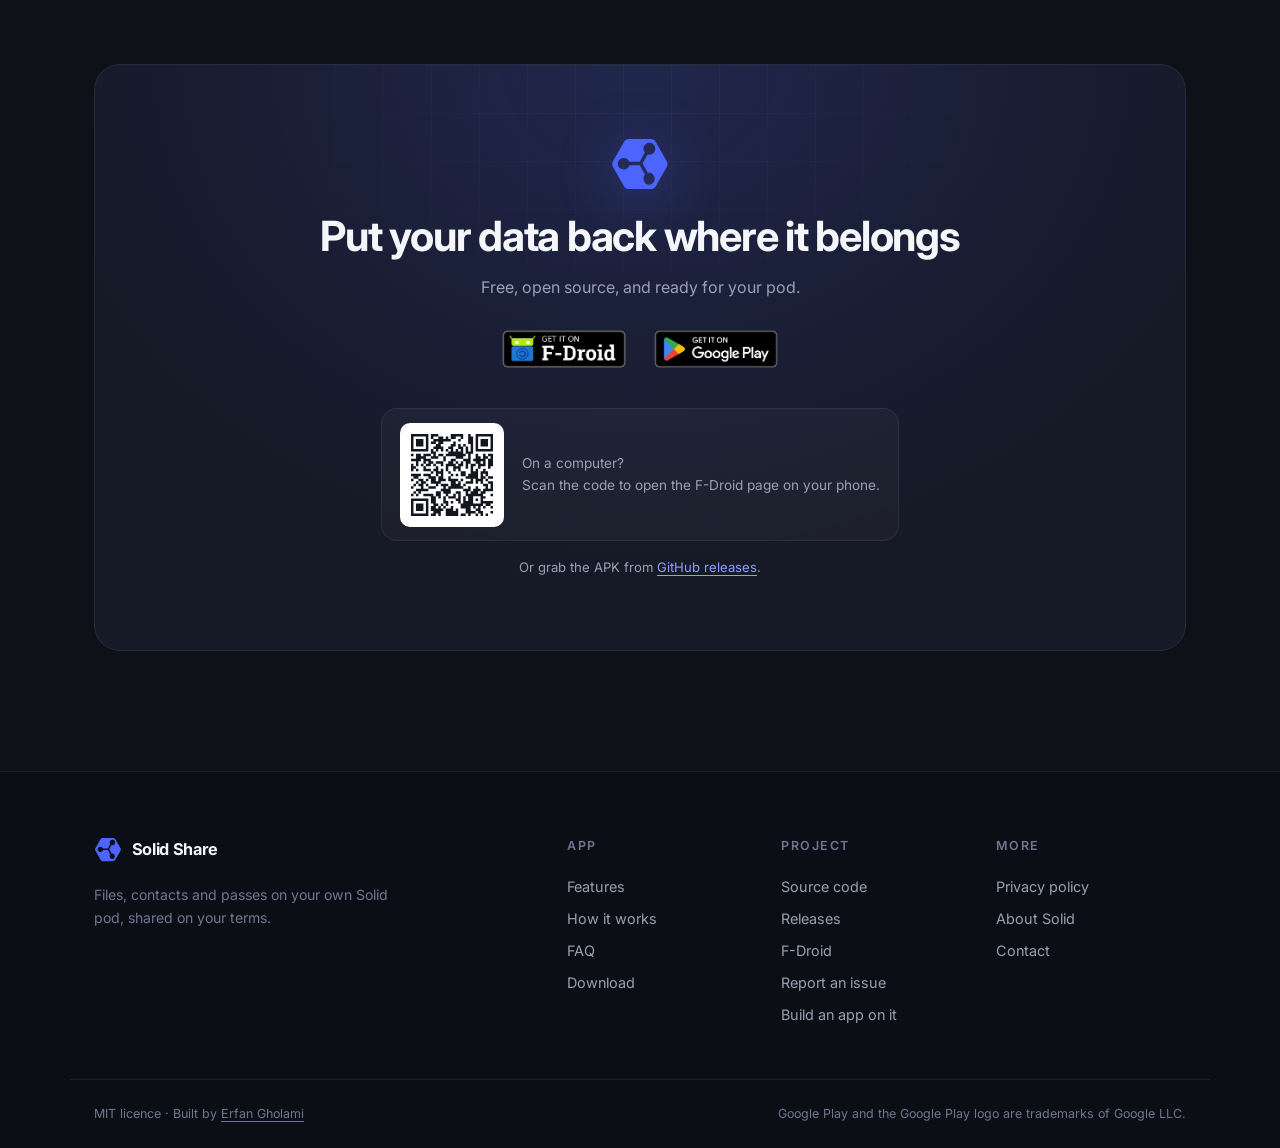
==== commit 8cc318df: "Show Home on the site, and the in-app viewer and share-into-pod under Files" ====
--- a/index.html
+++ b/index.html
@@ -246,7 +246,8 @@
               <p>Browse containers and resources in list or grid, sorted by name, type or date.</p>
               <ul class="ticks">
                 <li>Upload from device storage, or capture a photo or video and upload it straight away</li>
-                <li>Download a resource and open it with any compatible app</li>
+                <li>Images, PDFs and text open inside the app; anything else with the app of your choice</li>
+                <li>Share any file from any app straight into your pod, one or several at a time</li>
                 <li>Duplicate a file or folder as a private copy, reset to owner-only access</li>
                 <li>Pin a file to keep its content available offline</li>
               </ul>
@@ -344,6 +345,19 @@
       <section class="section section-tight">
         <div class="shell">
           <div class="cards">
+            <article class="card reveal">
+              <span class="card-icon" aria-hidden="true">
+                <svg viewBox="0 0 24 24"><path d="M4 10.5 12 4l8 6.5" /><path d="M6 10v9a1 1 0 0 0 1 1h10a1 1 0 0 0 1-1v-9" /><path d="M9.5 20v-5h5v5" /></svg>
+              </span>
+              <h3>What changed while you were away</h3>
+              <p>
+                Home opens on the things waiting for you: unread notifications and access
+                requests, the files you opened or that changed, what you shared, and your
+                next pass. It reads what is already on the device, so it opens at once and
+                works offline.
+              </p>
+            </article>
+
             <article class="card reveal">
               <span class="card-icon" aria-hidden="true">
                 <svg viewBox="0 0 24 24"><path d="M18 10a5 5 0 0 0-9.6-1.9A4 4 0 1 0 7 16h10a4 4 0 0 0 1-6Z" /><path d="M12 12v6" /><path d="M9 15l3 3 3-3" /></svg>
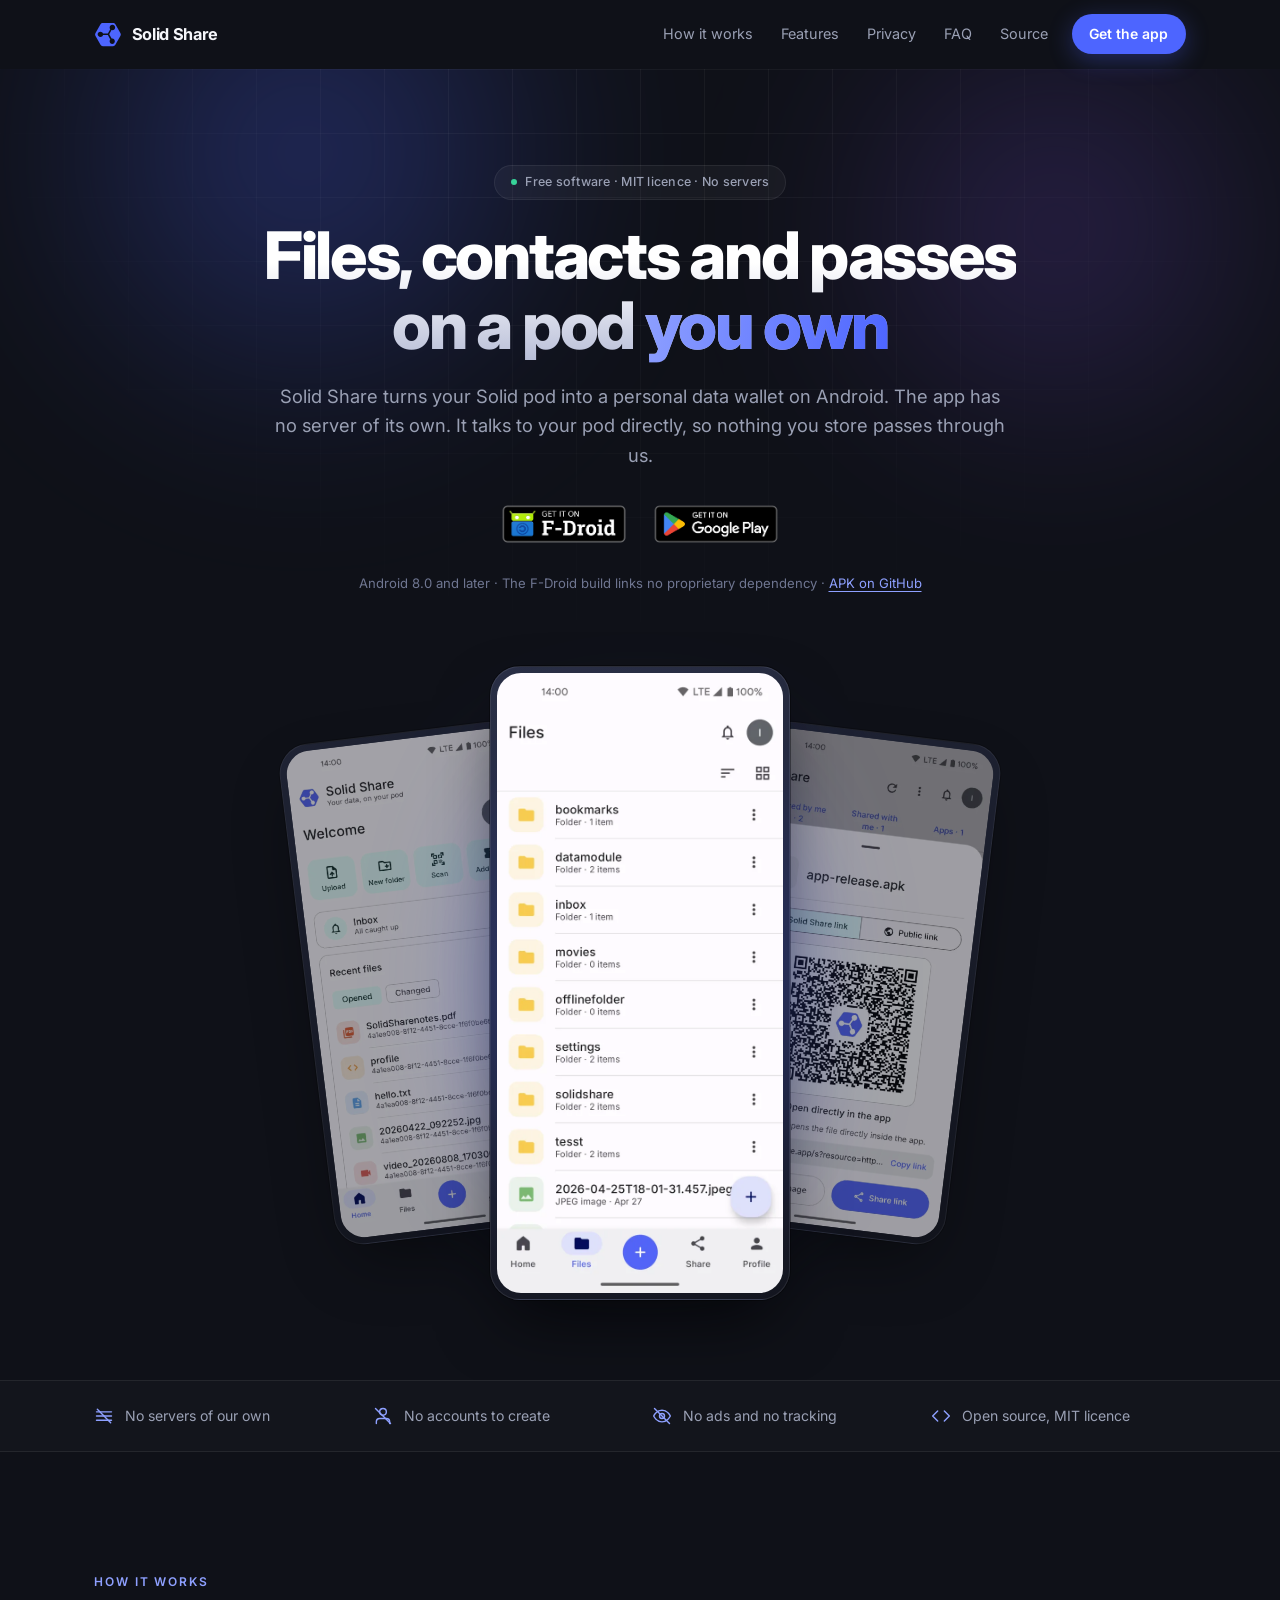
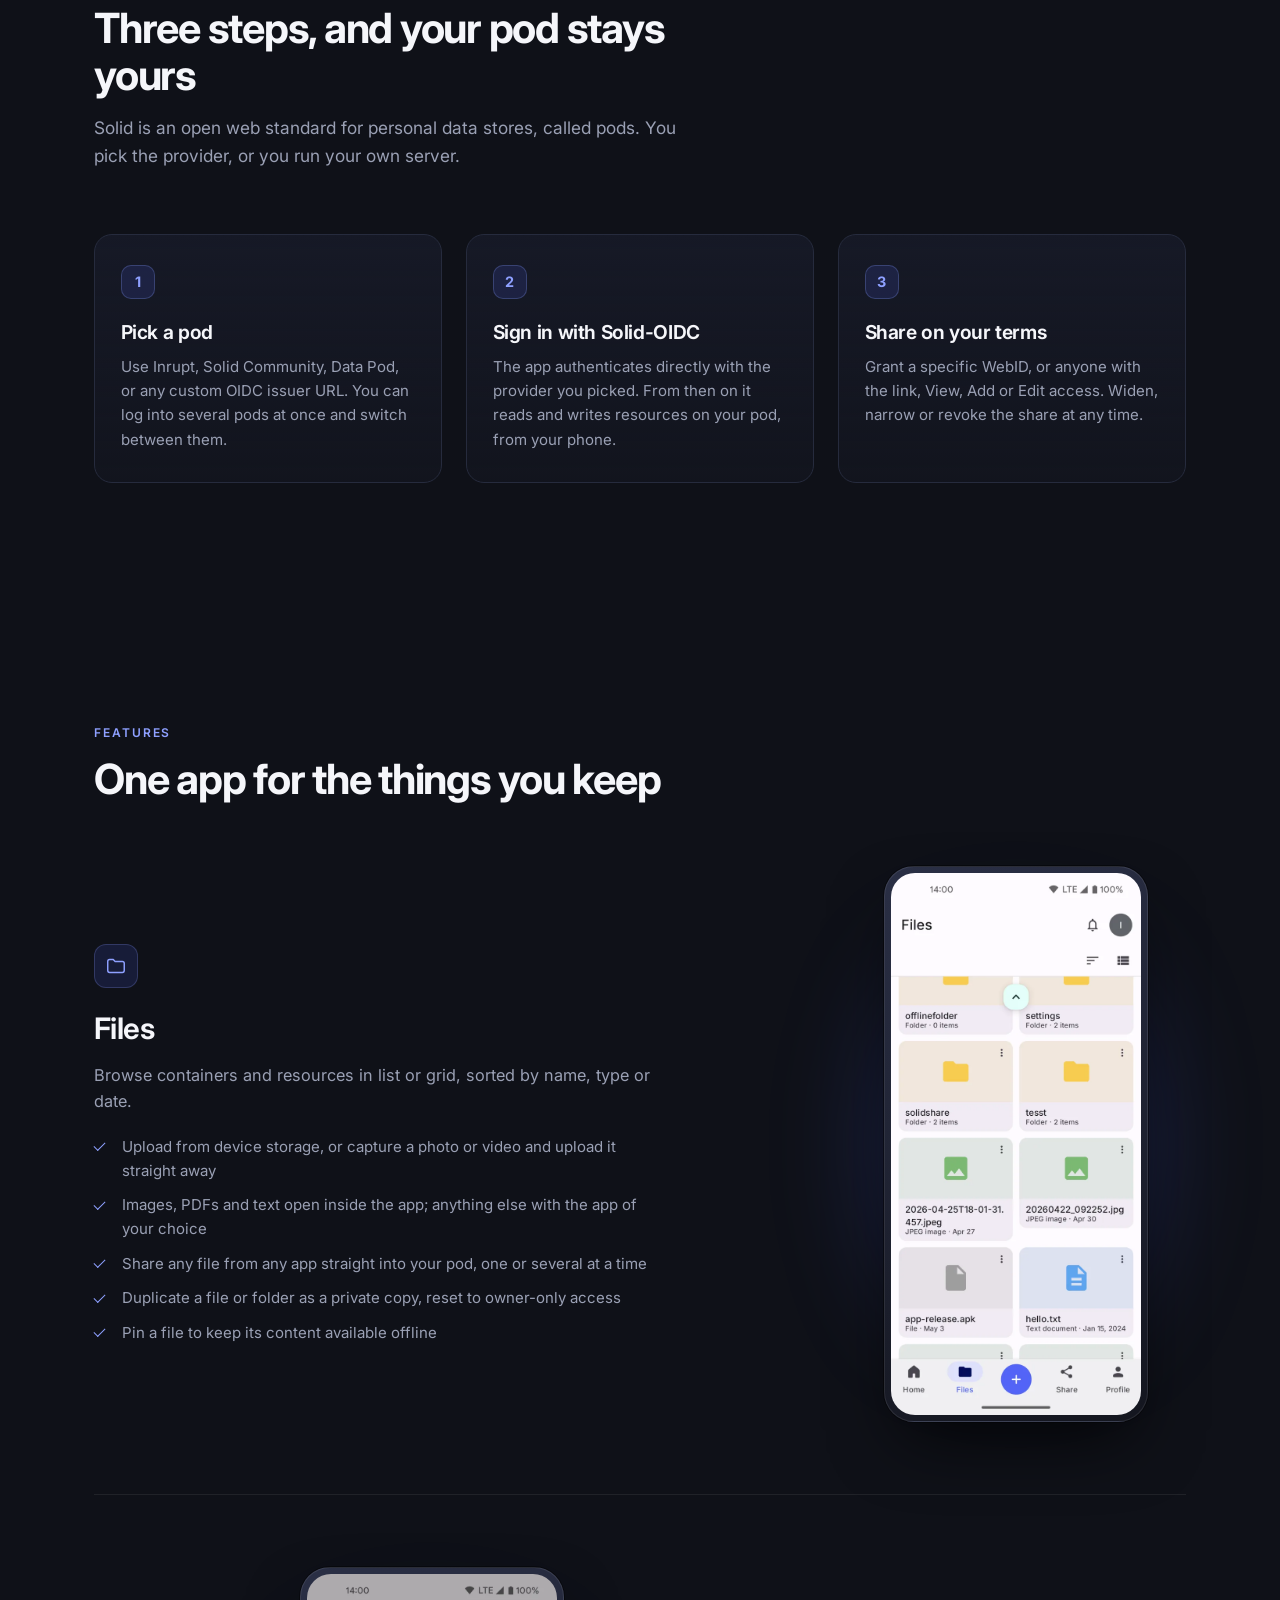
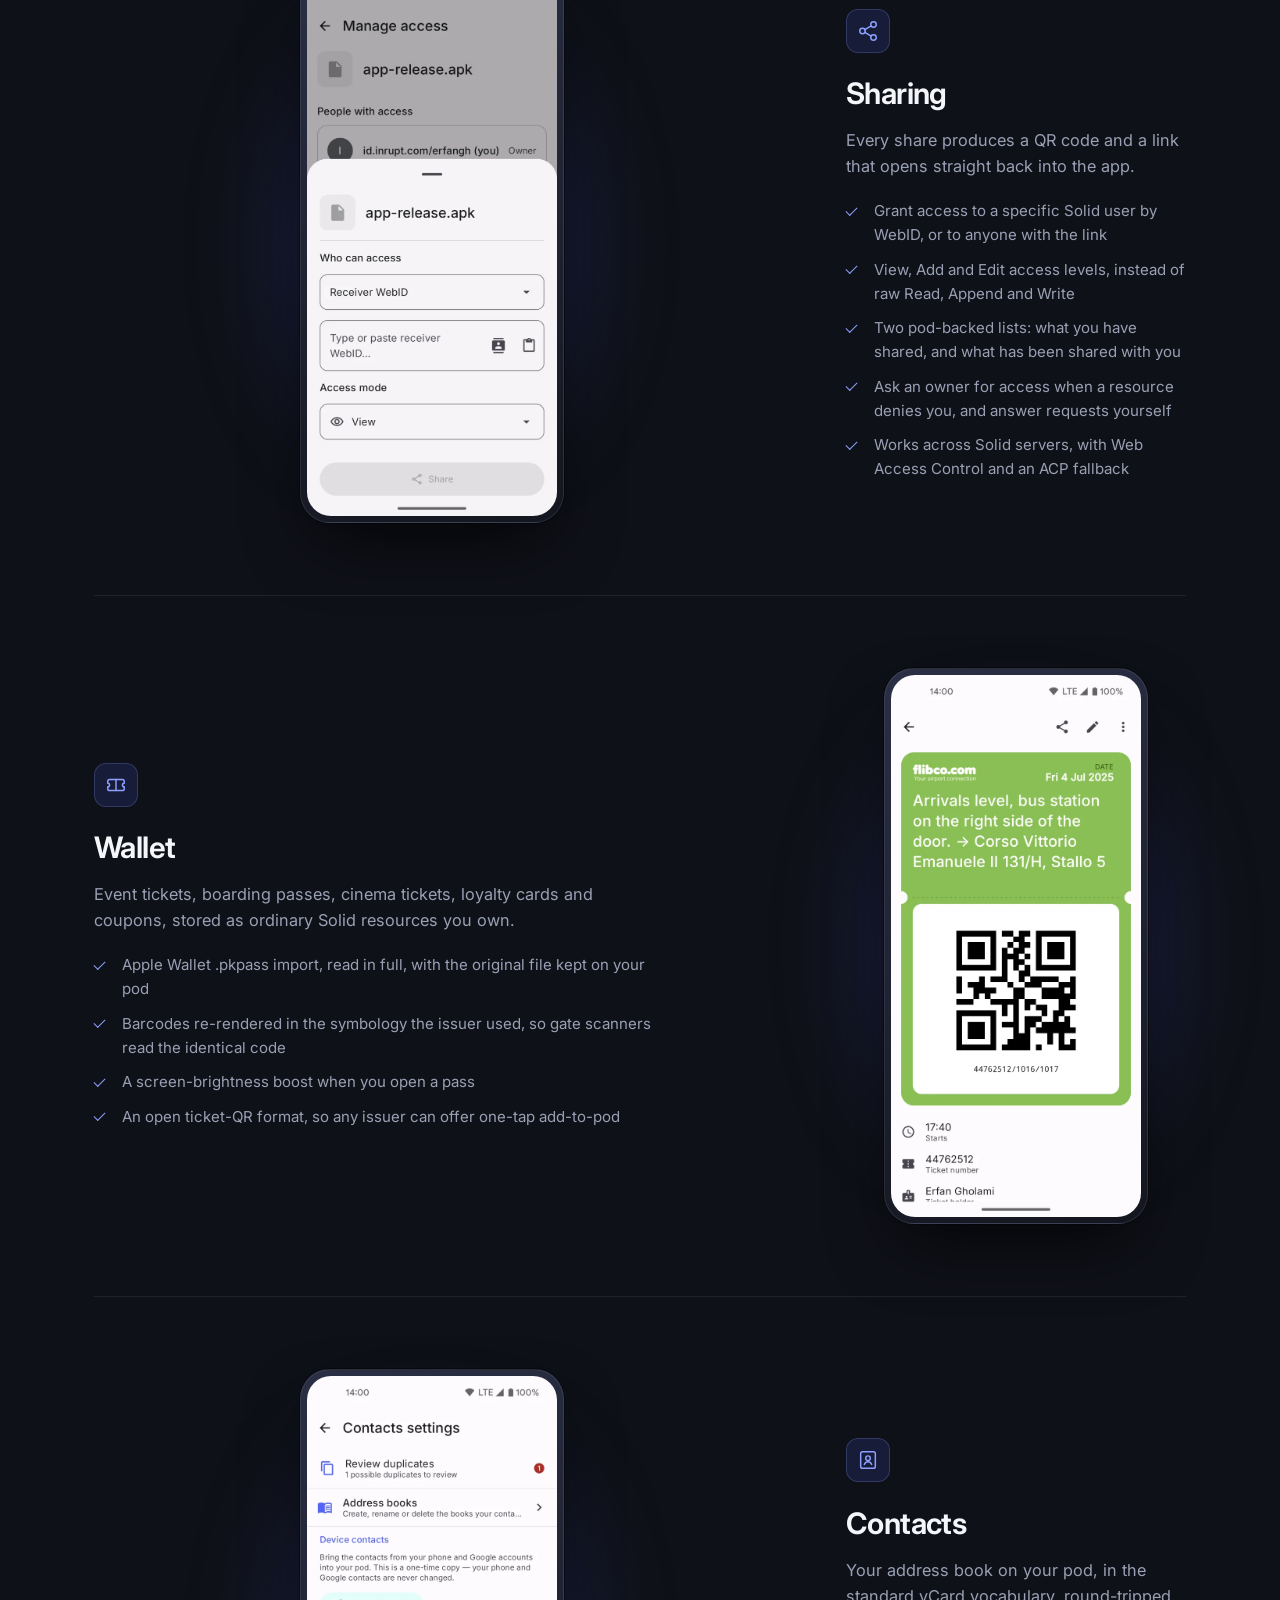
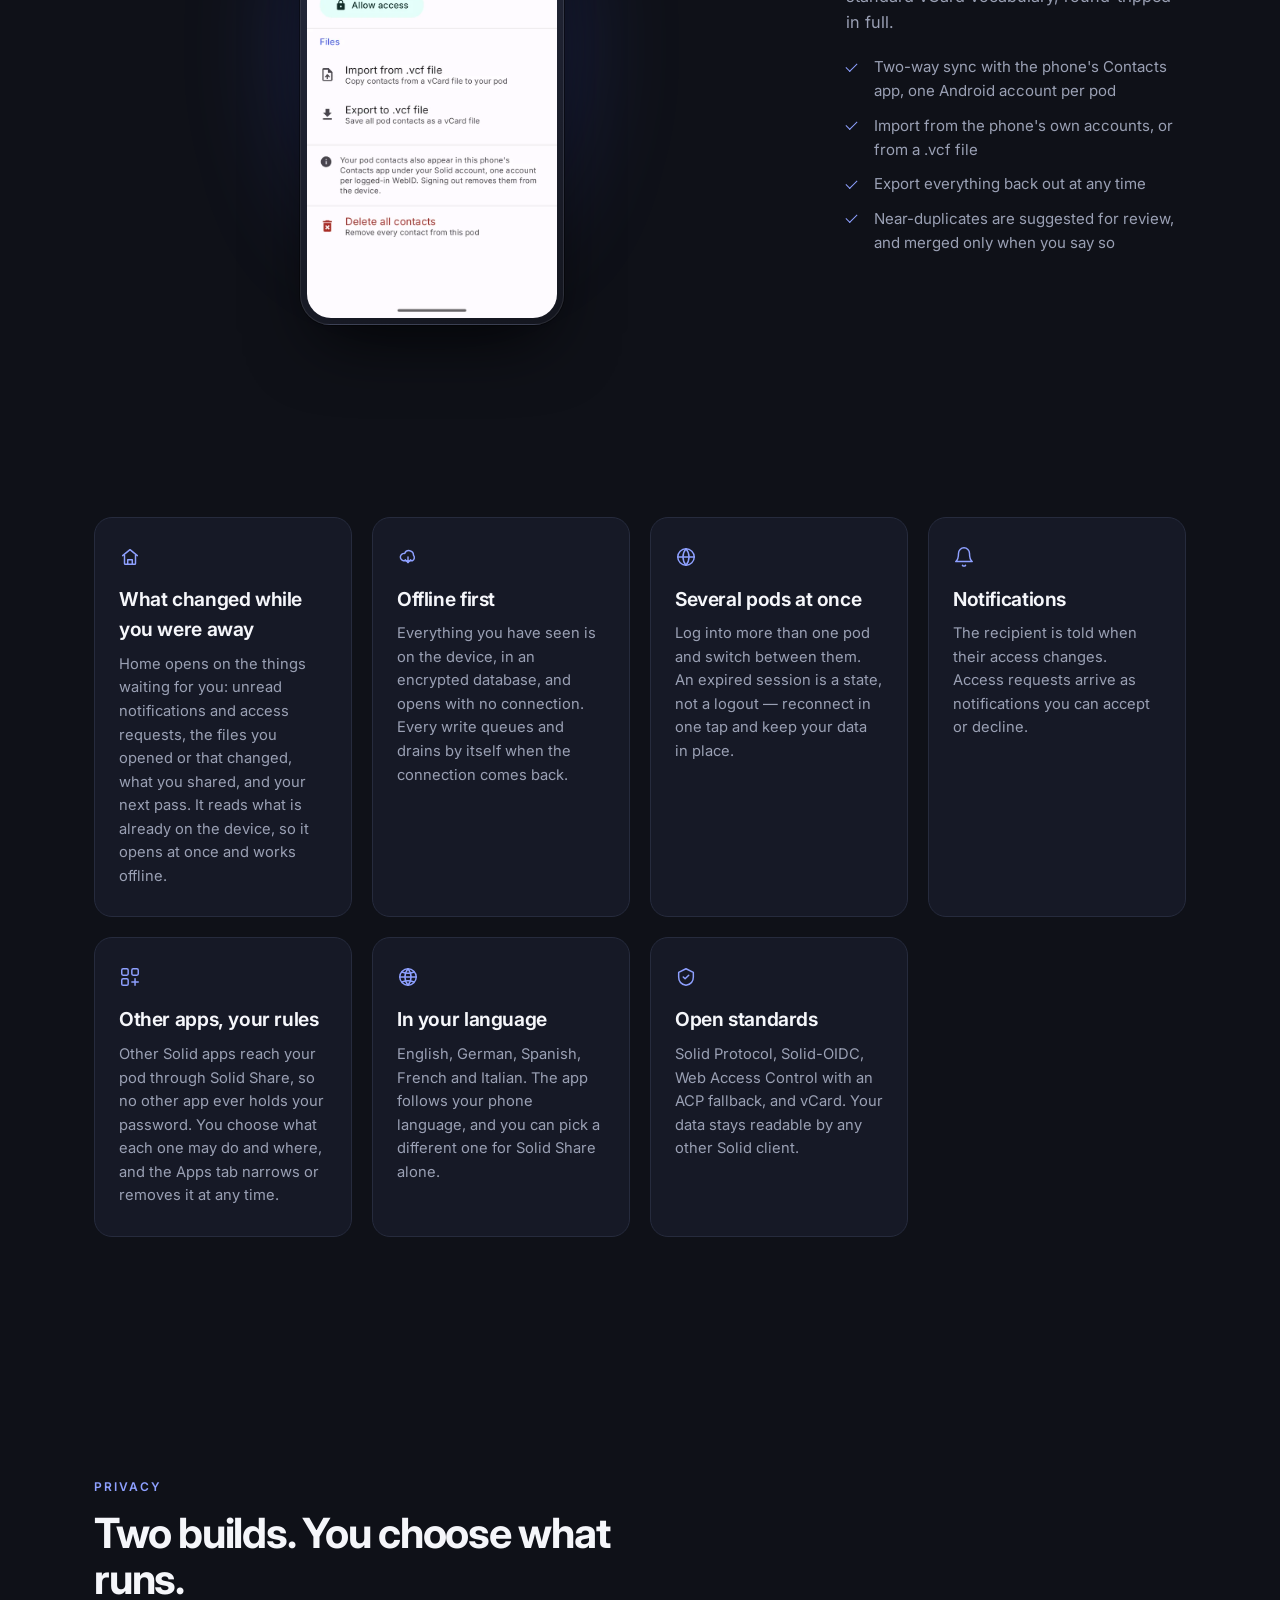
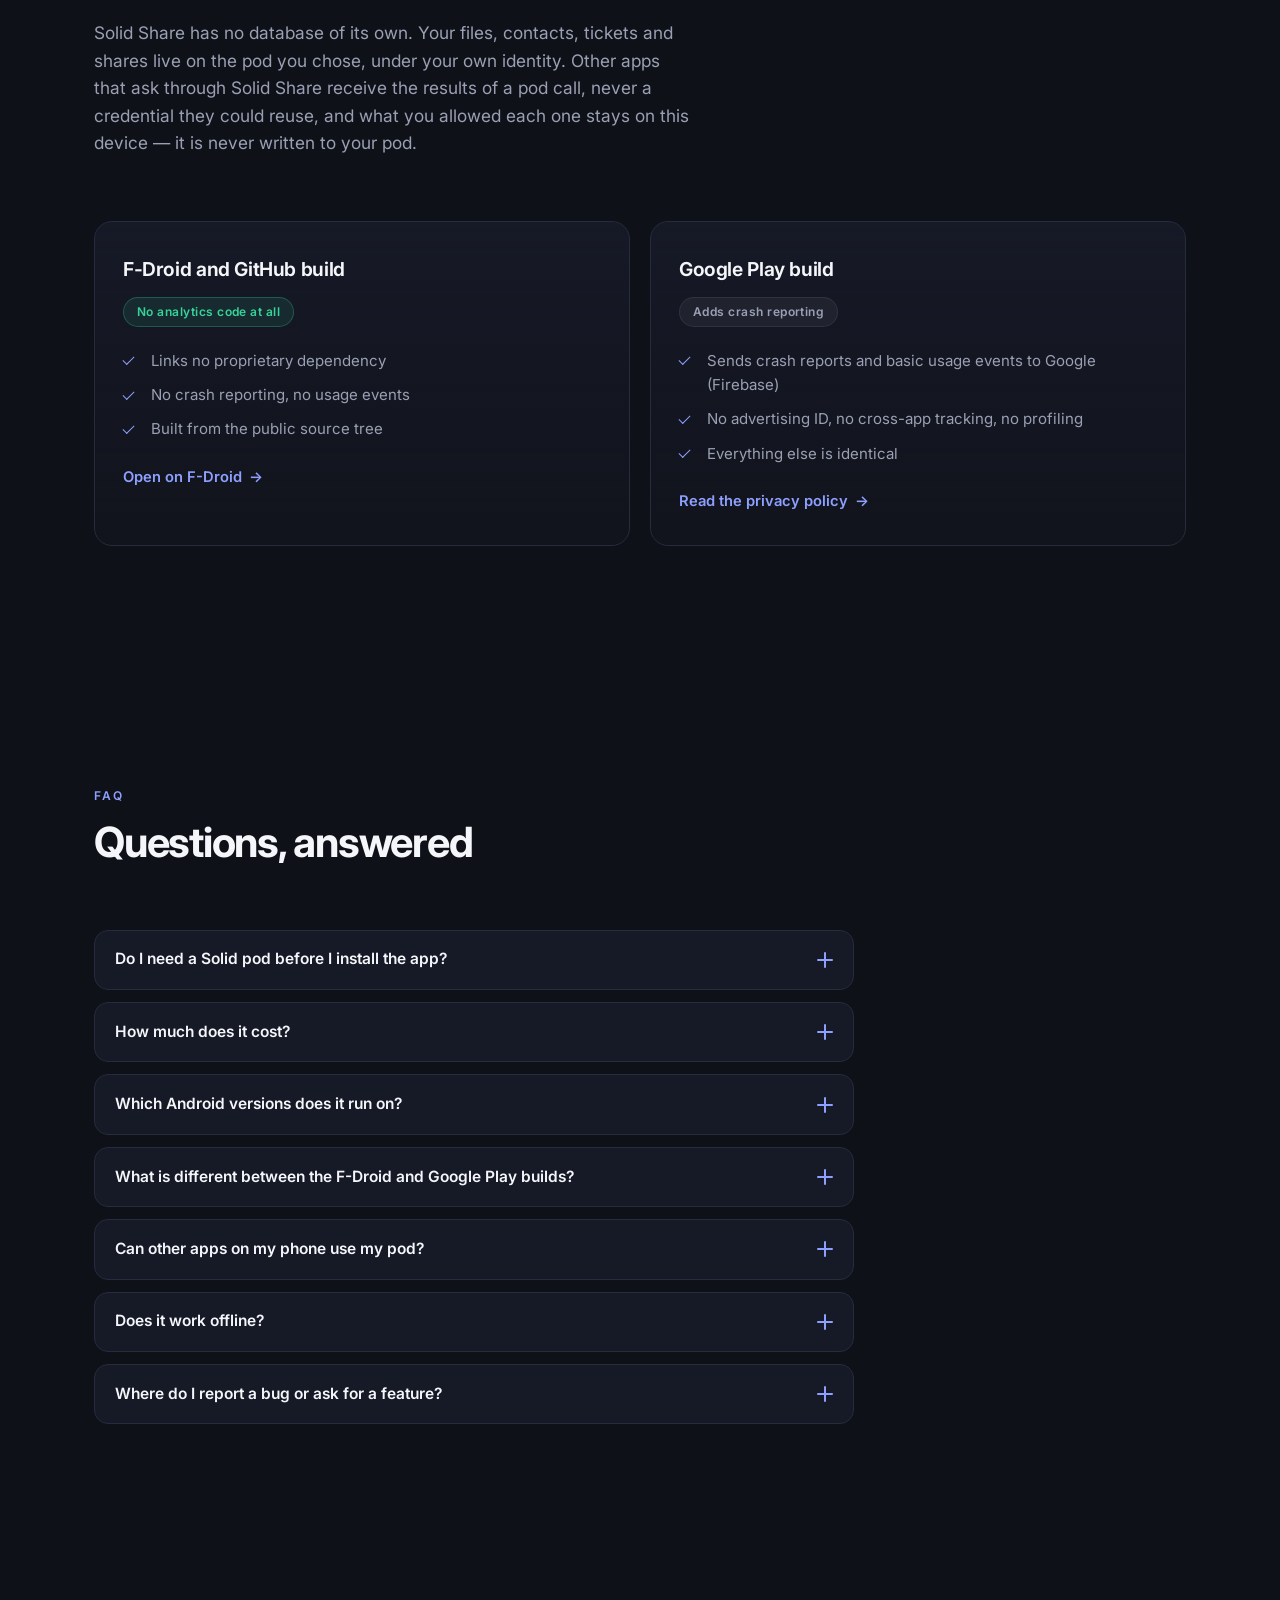
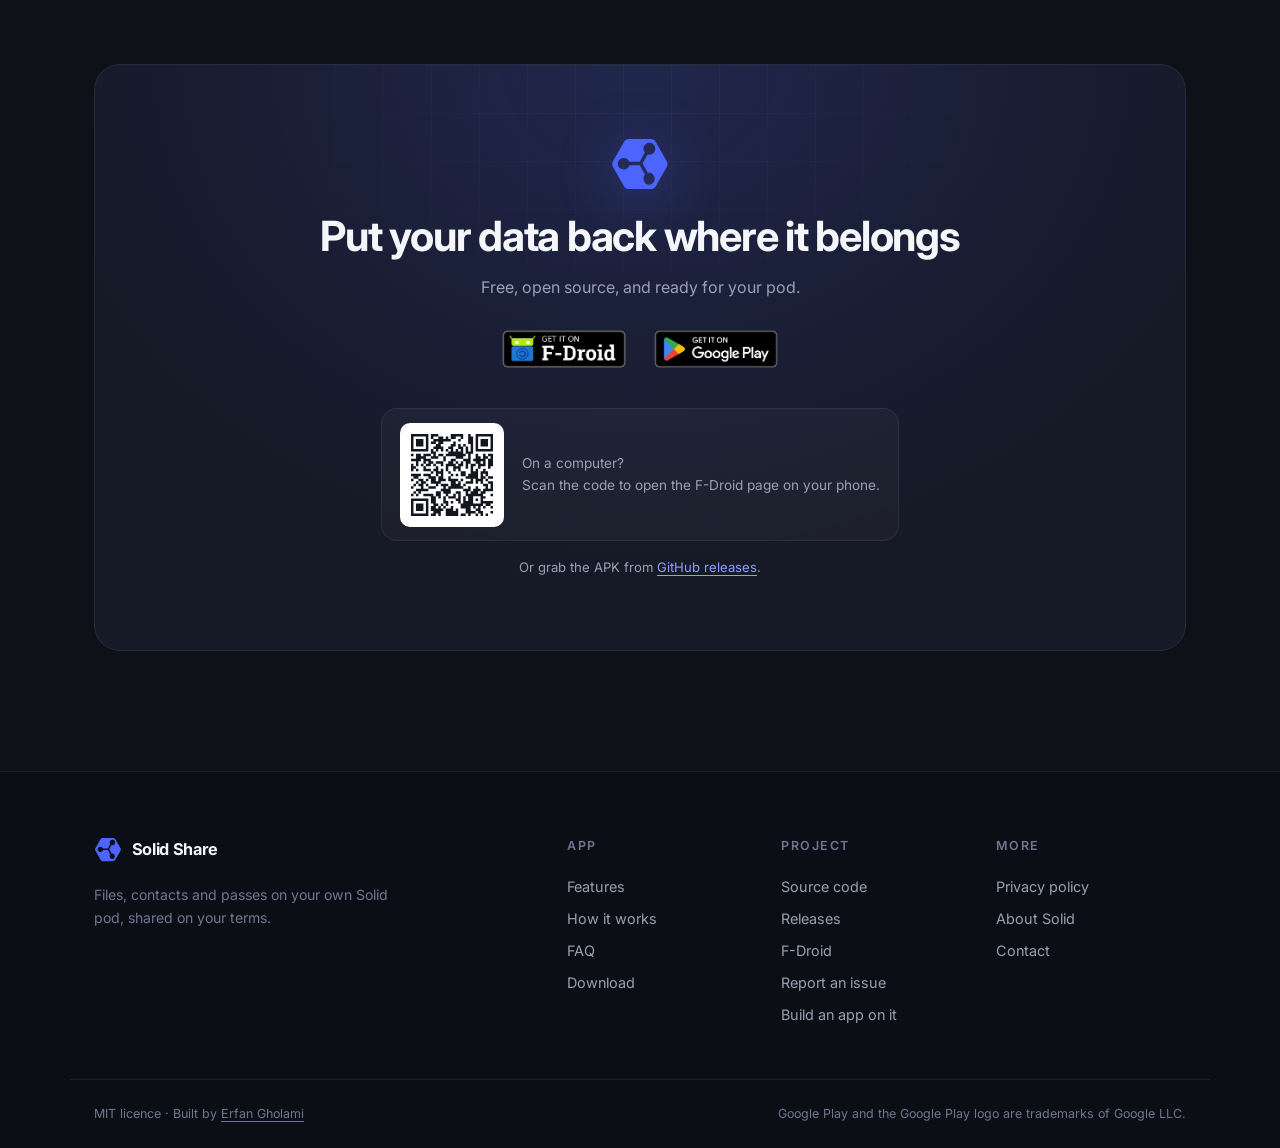
==== commit 8deee907: "Refresh the screenshots from the 0.5.0 app, and fix the two captions they outdated" ====
--- a/index.html
+++ b/index.html
@@ -133,7 +133,7 @@
           <figure class="phone phone-side phone-left">
             <img
               src="/public/shots/05_home_hub.webp"
-              alt="The Solid Share home screen, with Contacts and Wallet cards"
+              alt="The Solid Share home screen, with quick actions, the inbox row and recent files"
               width="640"
               height="1387"
               loading="eager"
@@ -256,7 +256,7 @@
               <figure class="phone phone-flat">
                 <img
                   src="/public/shots/09_files_grid.webp"
-                  alt="Files shown as a grid of thumbnails in Solid Share"
+                  alt="The Solid Share file browser in grid view, with folders and files side by side"
                   width="640" height="1387" loading="lazy" decoding="async"
                 />
               </figure>
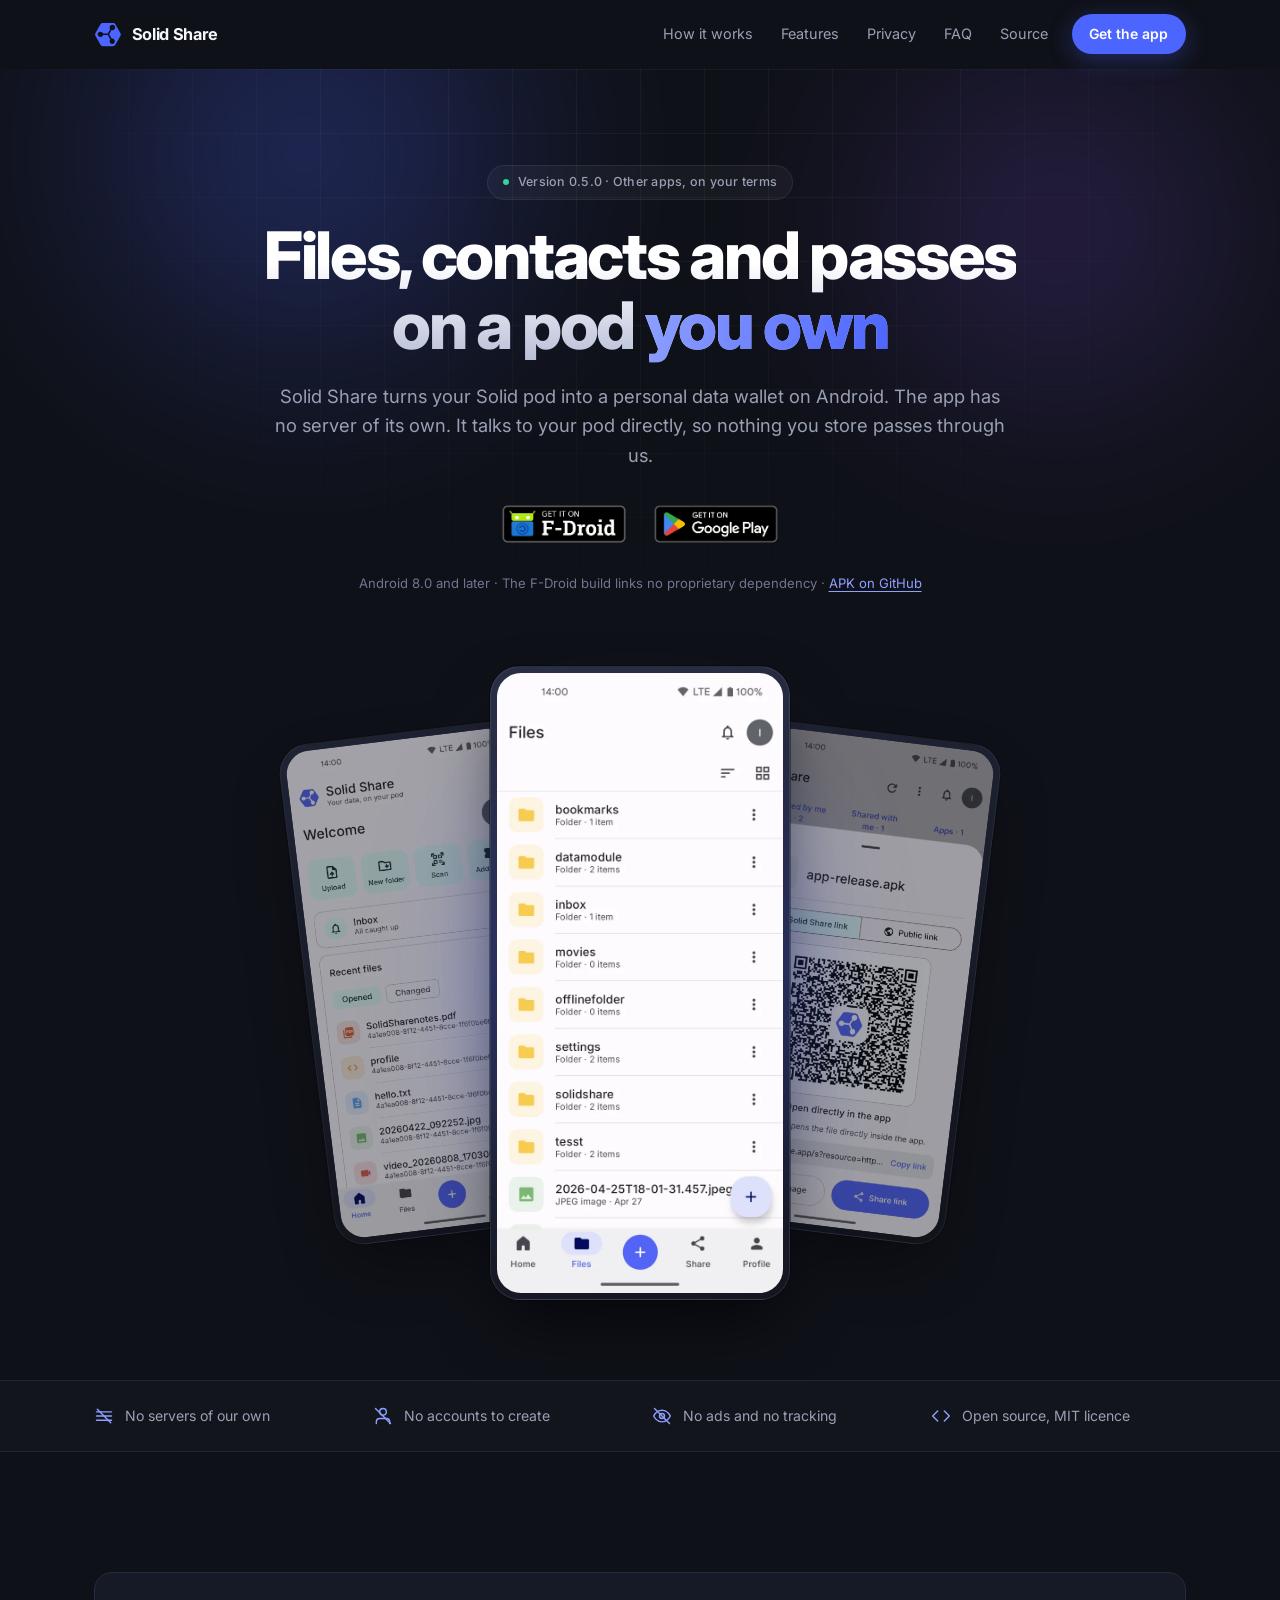
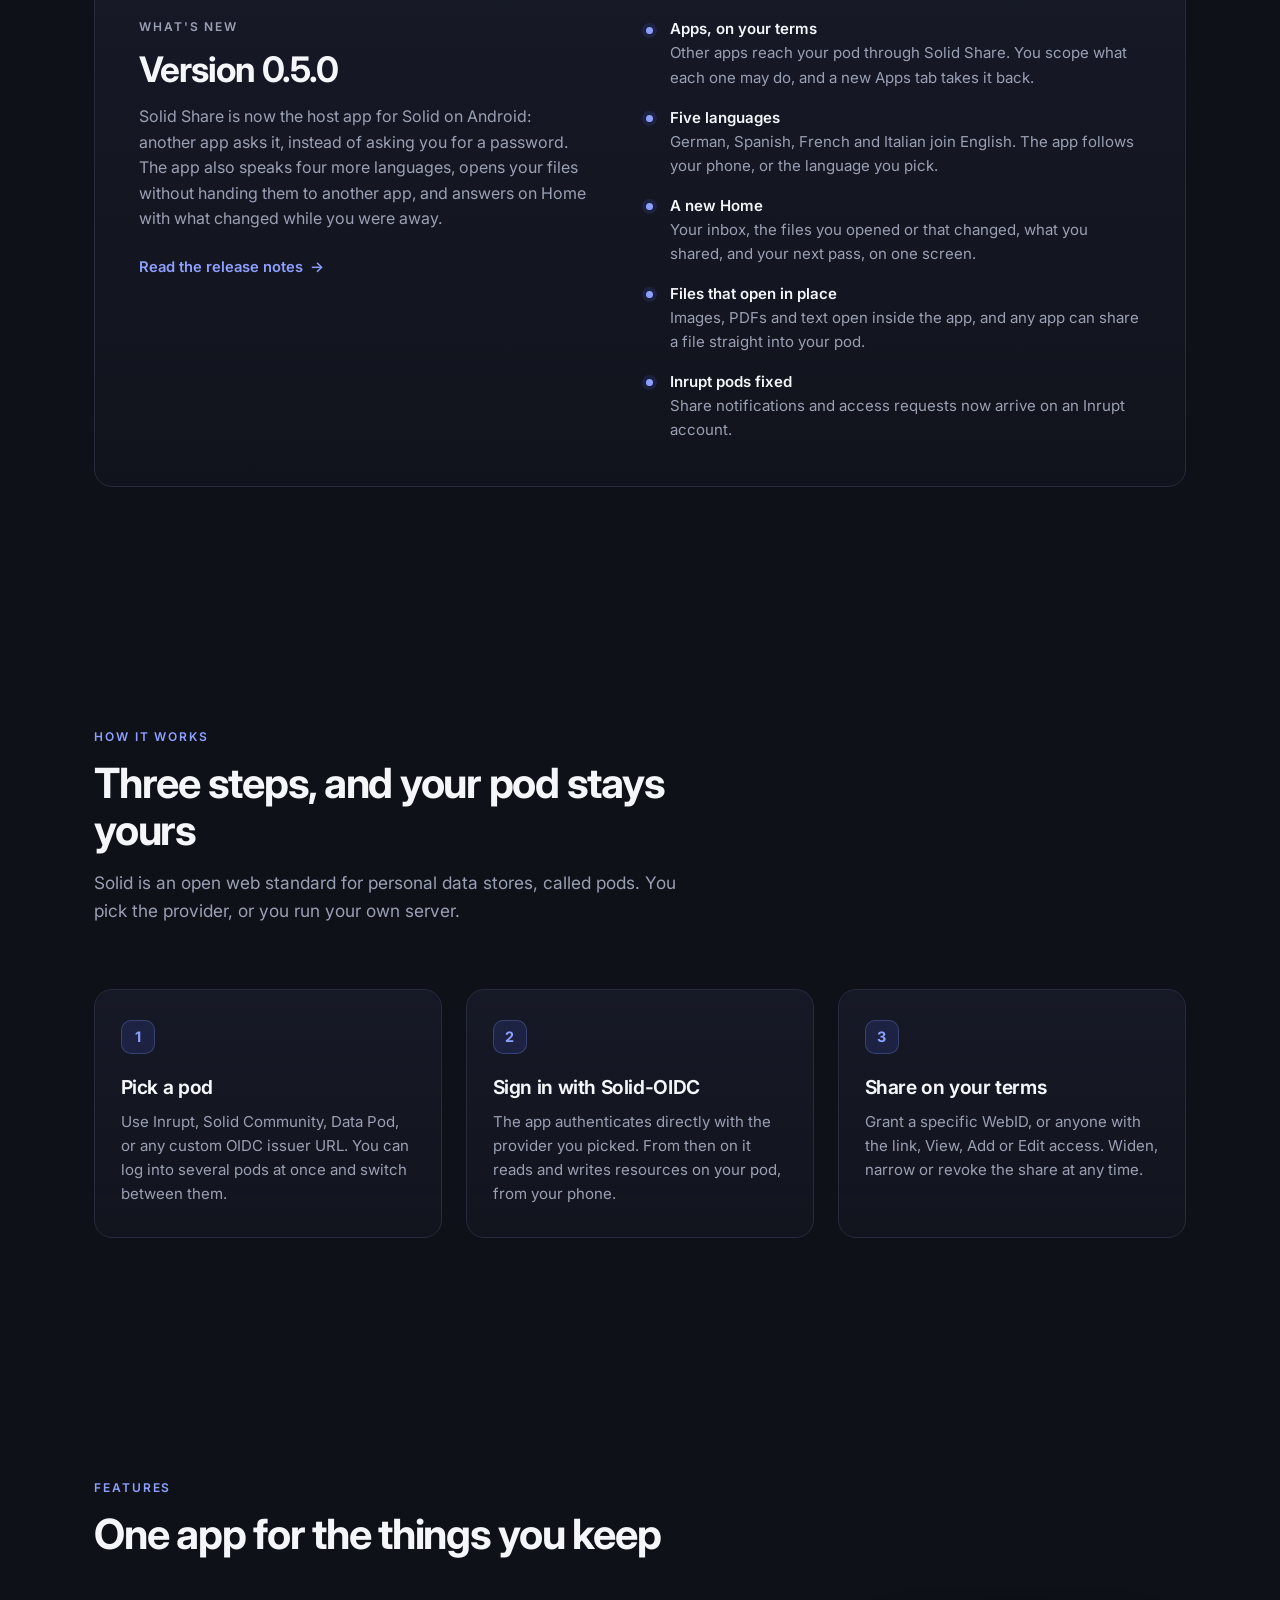
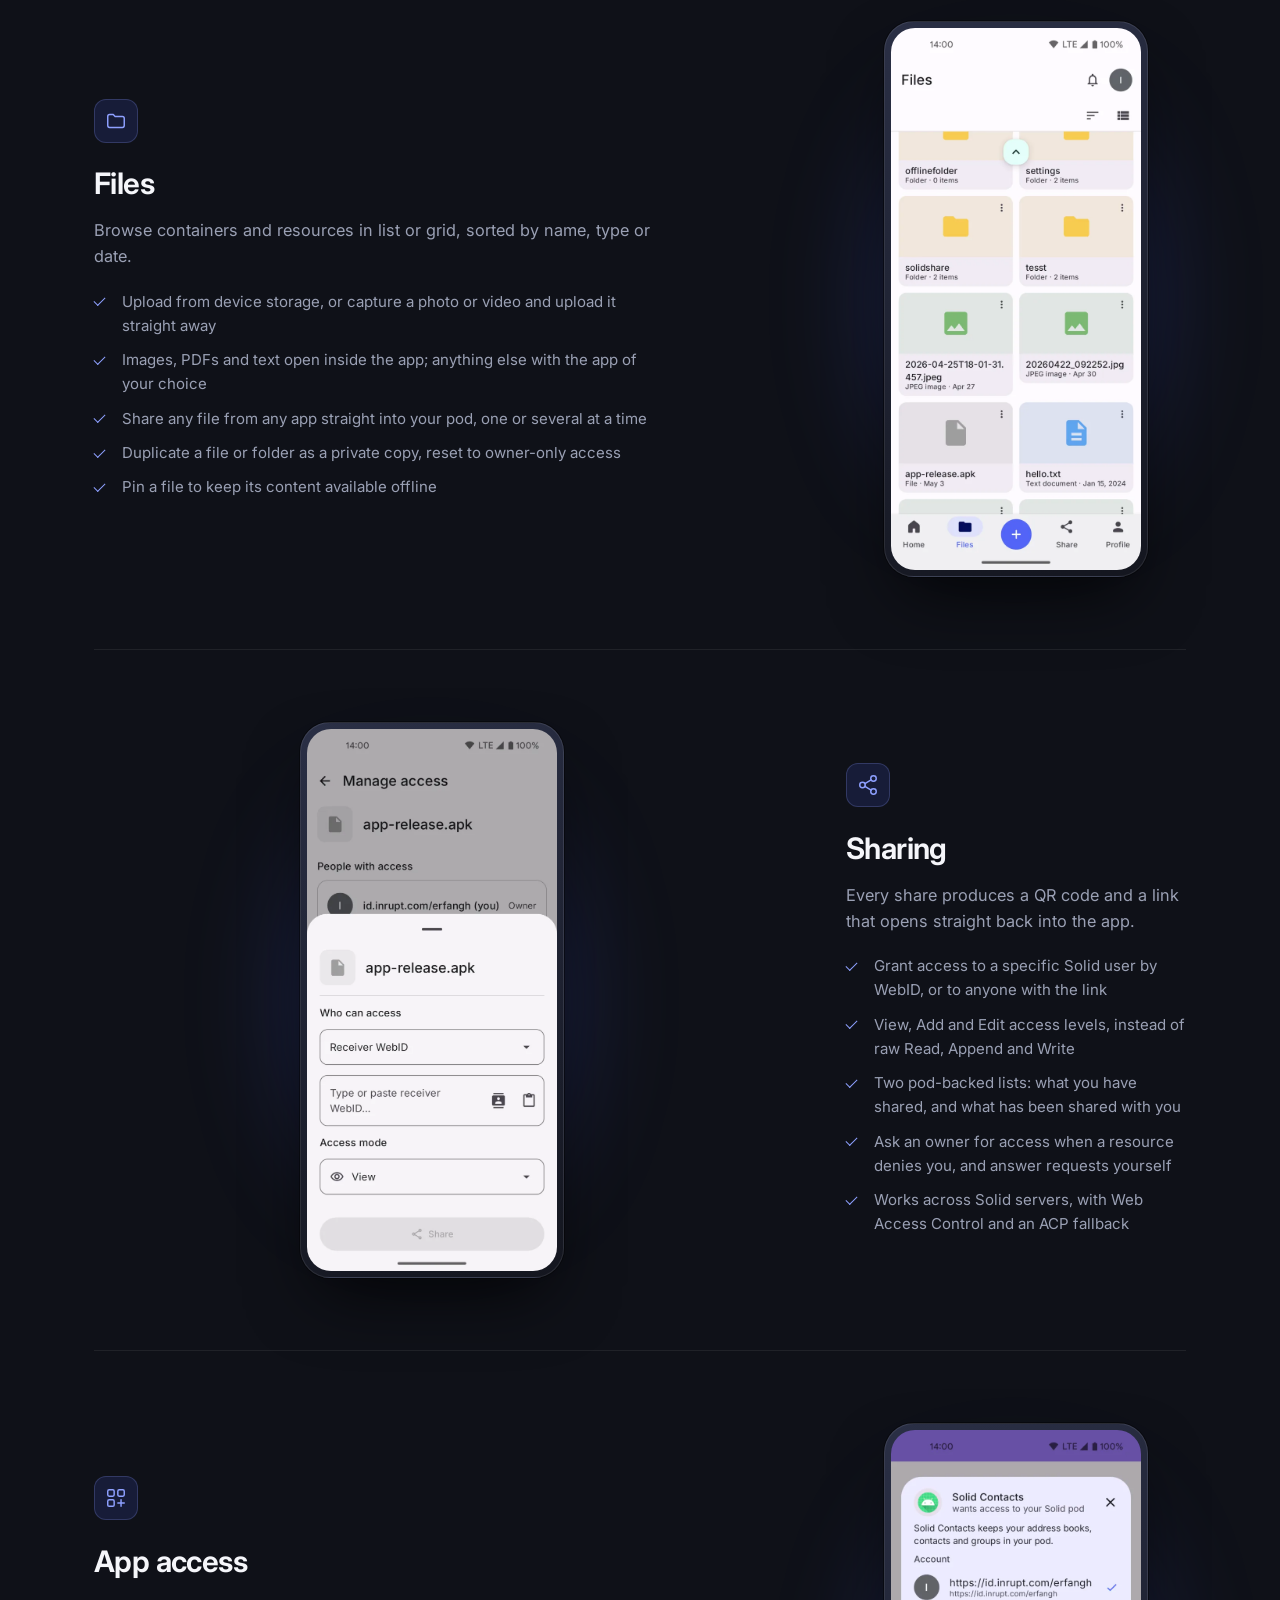
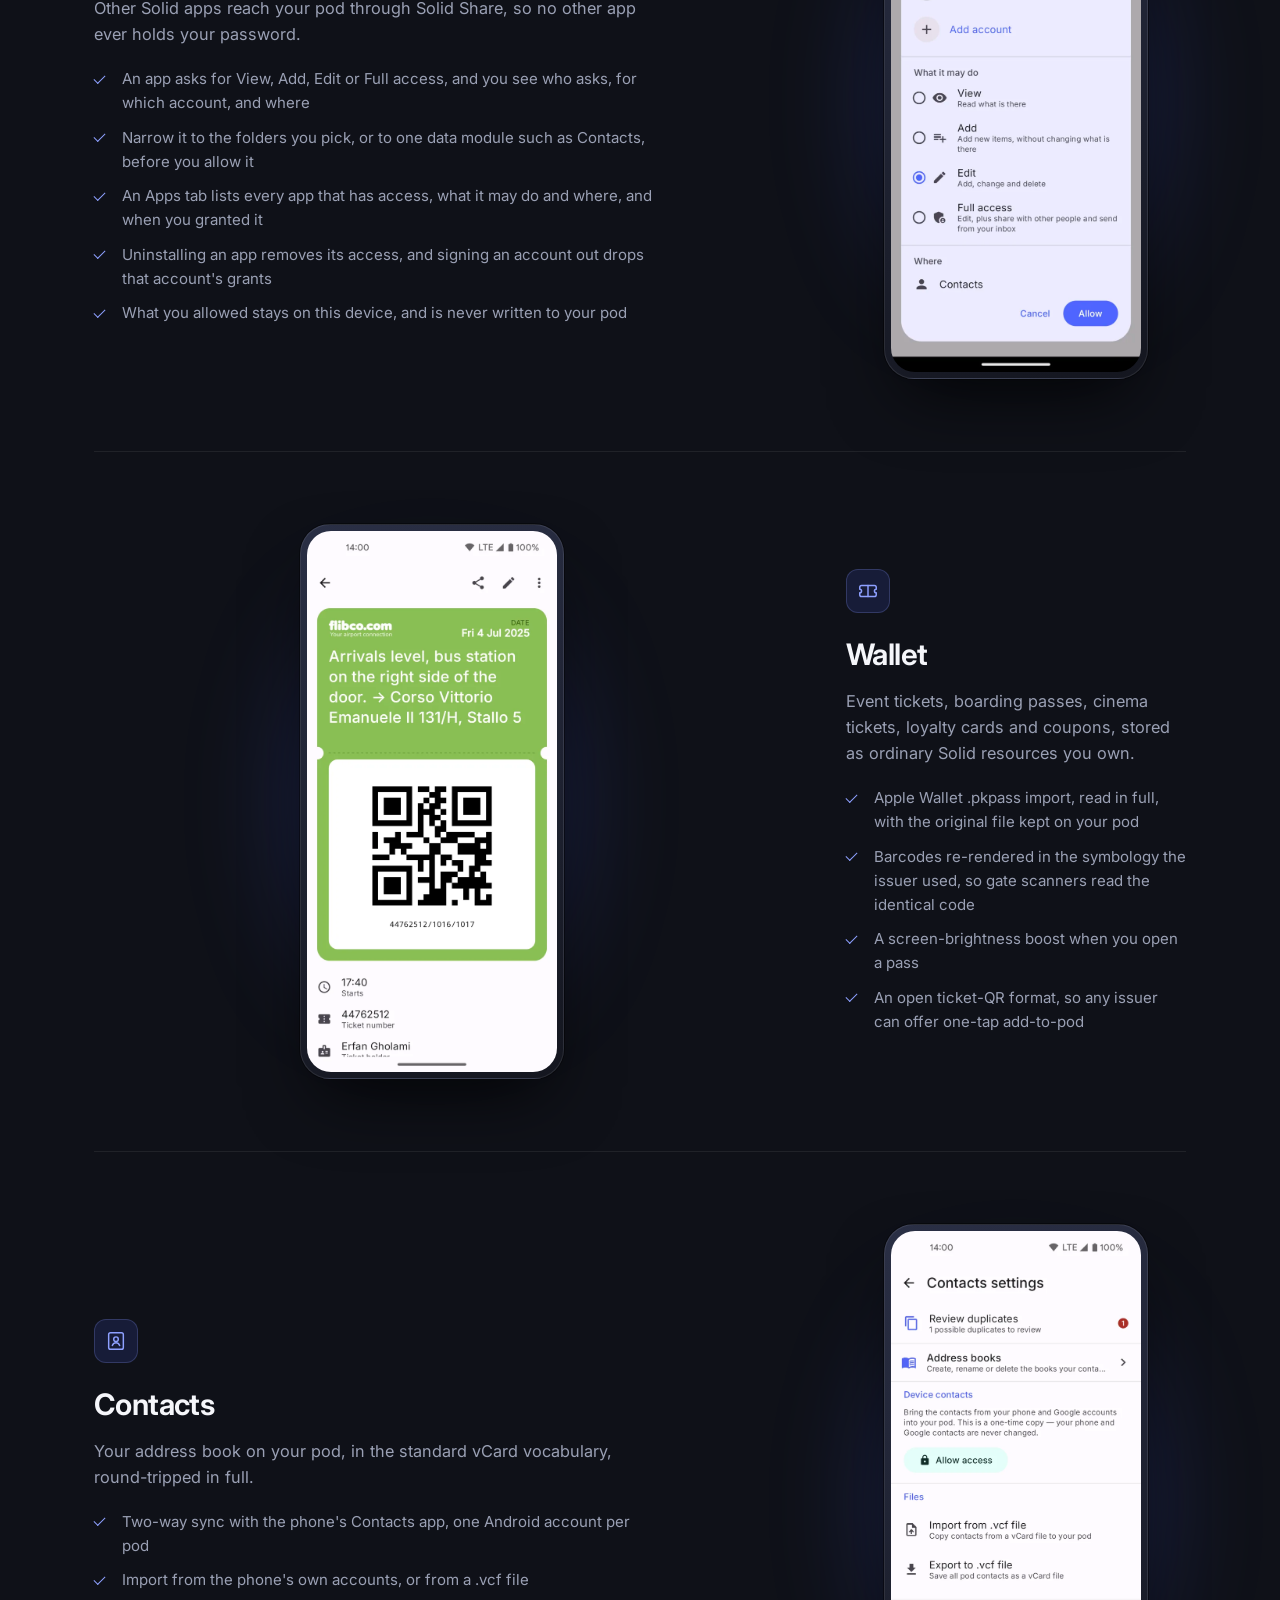
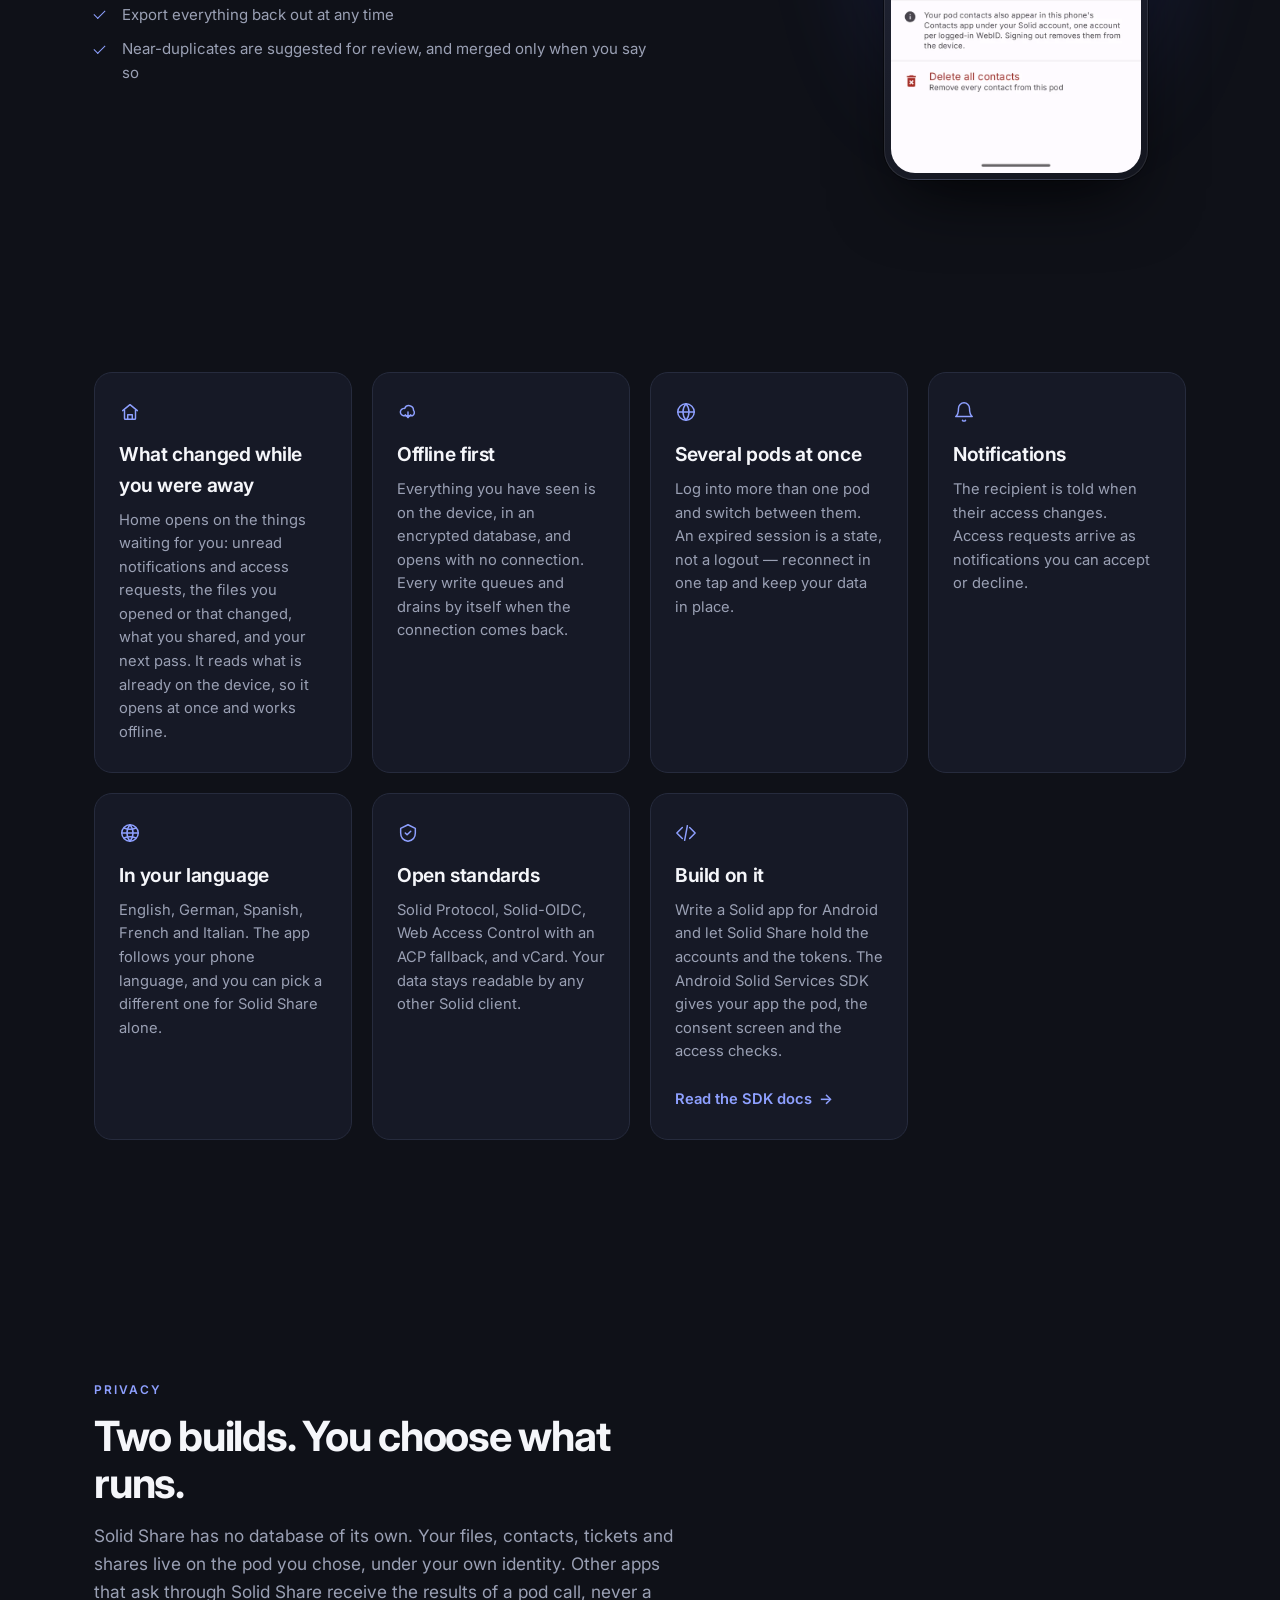
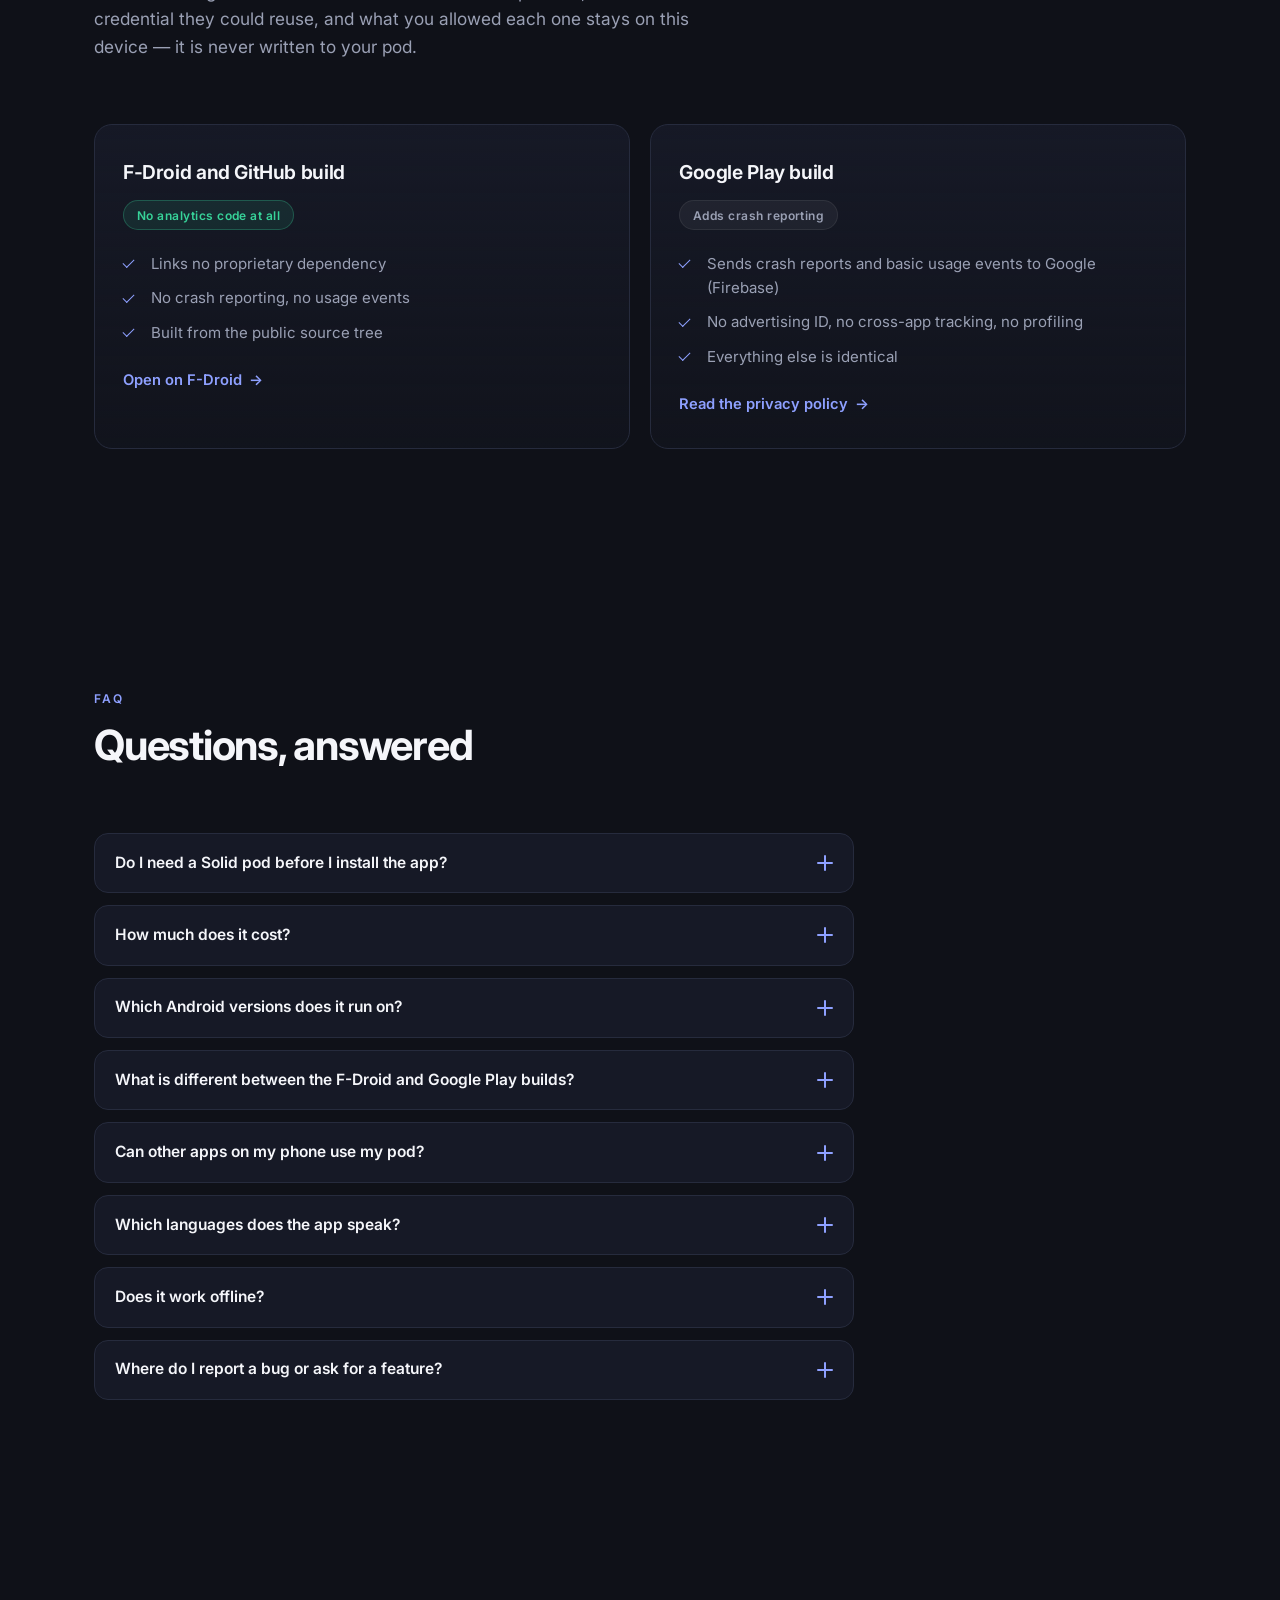
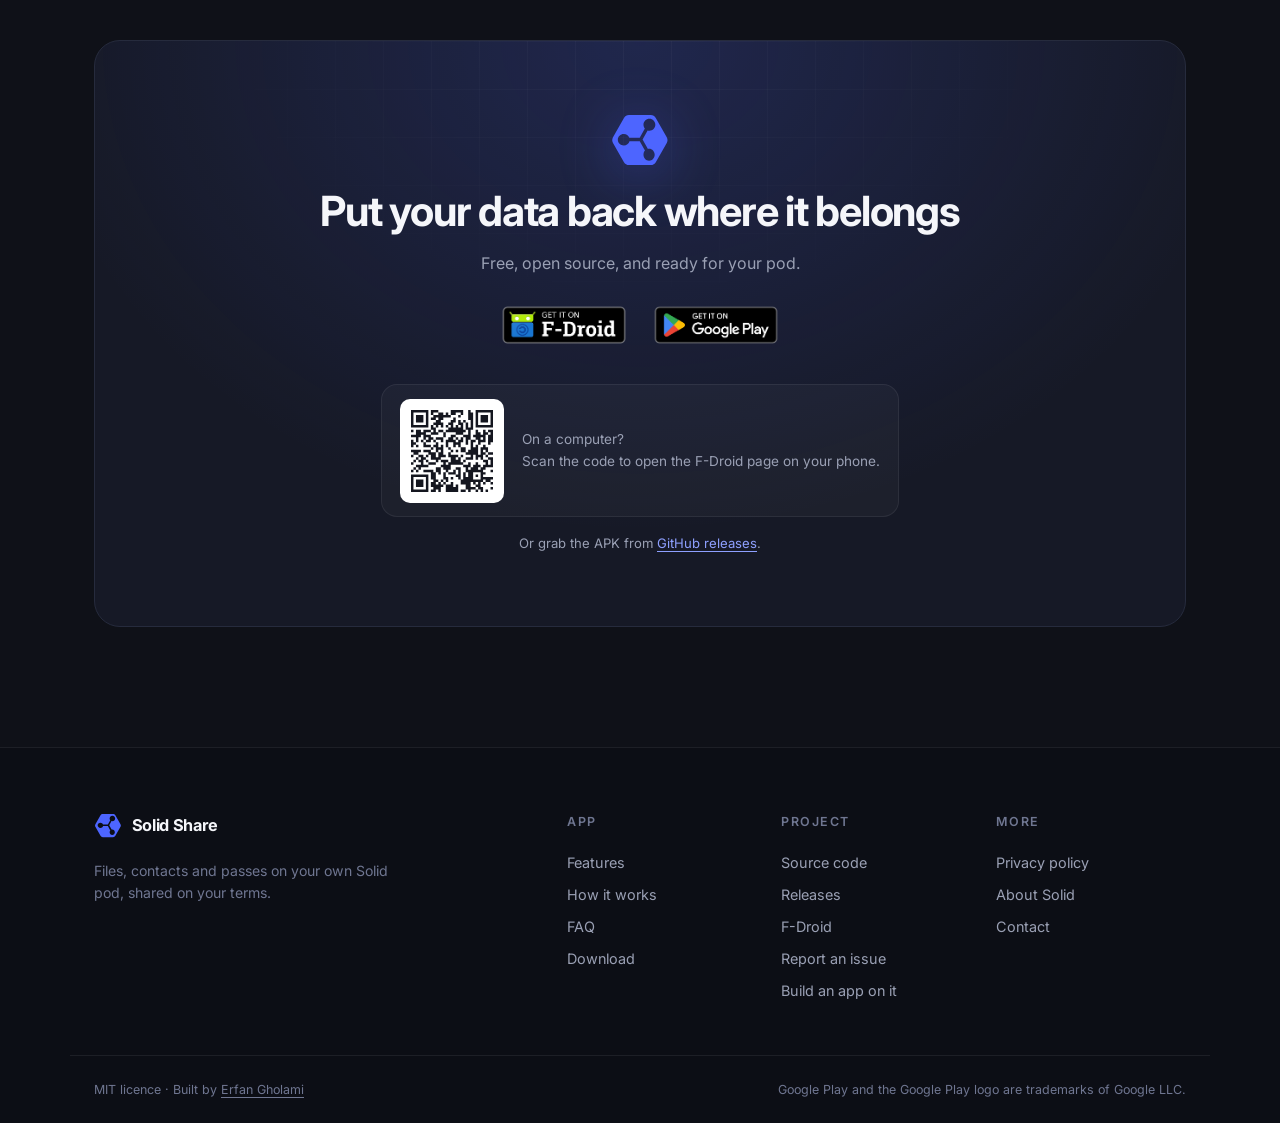
==== commit 99f4ea3a: "Announce 0.5.0, give app access its own section, and name the five languages" ====
--- a/index.html
+++ b/index.html
@@ -6,7 +6,7 @@
     <title>Solid Share — Files, contacts and passes on a pod you own</title>
     <meta
       name="description"
-      content="Solid Share is an open-source Android app for your Solid pod. Browse files, keep contacts and passes, and share them by WebID, link or QR code. No servers, no accounts, no tracking."
+      content="Solid Share is an open-source Android app for your Solid pod. Browse files, keep contacts and passes, share them by WebID, link or QR code, and let other apps reach your pod on terms you set. No servers, no accounts, no tracking."
     />
     <meta name="theme-color" content="#0F1118" />
     <meta name="robots" content="index, follow" />
@@ -84,9 +84,9 @@
         <div class="grid-lines" aria-hidden="true"></div>
 
         <div class="shell hero-inner">
-          <p class="eyebrow anim" style="--d: 0ms">
-            <span class="dot"></span> Free software · MIT licence · No servers
-          </p>
+          <a class="eyebrow eyebrow-link anim" href="#whats-new" style="--d: 0ms">
+            <span class="dot"></span> Version 0.5.0 · Other apps, on your terms
+          </a>
 
           <h1 class="anim" style="--d: 80ms">
             Files, contacts and passes<br />
@@ -188,6 +188,58 @@
         </div>
       </section>
 
+      <!-- ================= WHAT'S NEW ================= -->
+      <section class="section" id="whats-new">
+        <div class="shell">
+          <article class="release reveal">
+            <div class="release-intro">
+              <p class="kicker">What's new</p>
+              <h2>Version 0.5.0</h2>
+              <p>
+                Solid Share is now the host app for Solid on Android: another app asks
+                it, instead of asking you for a password. The app also speaks four more
+                languages, opens your files without handing them to another app, and
+                answers on Home with what changed while you were away.
+              </p>
+              <a
+                class="link-arrow"
+                href="https://github.com/erfangholami/SolidShare/releases/tag/v0.5.0"
+                rel="noopener"
+              >
+                Read the release notes <span aria-hidden="true">→</span>
+              </a>
+            </div>
+
+            <ul class="release-list">
+              <li>
+                <strong>Apps, on your terms</strong>
+                Other apps reach your pod through Solid Share. You scope what each one
+                may do, and a new Apps tab takes it back.
+              </li>
+              <li>
+                <strong>Five languages</strong>
+                German, Spanish, French and Italian join English. The app follows your
+                phone, or the language you pick.
+              </li>
+              <li>
+                <strong>A new Home</strong>
+                Your inbox, the files you opened or that changed, what you shared, and
+                your next pass, on one screen.
+              </li>
+              <li>
+                <strong>Files that open in place</strong>
+                Images, PDFs and text open inside the app, and any app can share a file
+                straight into your pod.
+              </li>
+              <li>
+                <strong>Inrupt pods fixed</strong>
+                Share notifications and access requests now arrive on an Inrupt account.
+              </li>
+            </ul>
+          </article>
+        </div>
+      </section>
+
       <!-- ================= HOW IT WORKS ================= -->
       <section class="section" id="how">
         <div class="shell">
@@ -292,6 +344,32 @@
           <div class="feature">
             <div class="feature-text reveal">
               <span class="feature-icon" aria-hidden="true">
+                <svg viewBox="0 0 24 24"><rect x="3" y="3" width="7" height="7" rx="1.5" /><rect x="14" y="3" width="7" height="7" rx="1.5" /><rect x="3" y="14" width="7" height="7" rx="1.5" /><path d="M14 17.5h7" /><path d="M17.5 14v7" /></svg>
+              </span>
+              <h3>App access</h3>
+              <p>Other Solid apps reach your pod through Solid Share, so no other app ever holds your password.</p>
+              <ul class="ticks">
+                <li>An app asks for View, Add, Edit or Full access, and you see who asks, for which account, and where</li>
+                <li>Narrow it to the folders you pick, or to one data module such as Contacts, before you allow it</li>
+                <li>An Apps tab lists every app that has access, what it may do and where, and when you granted it</li>
+                <li>Uninstalling an app removes its access, and signing an account out drops that account's grants</li>
+                <li>What you allowed stays on this device, and is never written to your pod</li>
+              </ul>
+            </div>
+            <div class="feature-shot reveal">
+              <figure class="phone phone-flat">
+                <img
+                  src="/public/shots/25b_app_consent.webp"
+                  alt="An app asking for access to a Solid pod, showing the account, the access level and the folder it may reach"
+                  width="640" height="1387" loading="lazy" decoding="async"
+                />
+              </figure>
+            </div>
+          </div>
+
+          <div class="feature feature-reverse">
+            <div class="feature-text reveal">
+              <span class="feature-icon" aria-hidden="true">
                 <svg viewBox="0 0 24 24"><path d="M3 8a2 2 0 0 1 2-2h14a2 2 0 0 1 2 2v2a2 2 0 0 0 0 4v2a2 2 0 0 1-2 2H5a2 2 0 0 1-2-2v-2a2 2 0 0 0 0-4Z" /><path d="M12 6v12" /></svg>
               </span>
               <h3>Wallet</h3>
@@ -314,7 +392,7 @@
             </div>
           </div>
 
-          <div class="feature feature-reverse">
+          <div class="feature">
             <div class="feature-text reveal">
               <span class="feature-icon" aria-hidden="true">
                 <svg viewBox="0 0 24 24"><path d="M4 5a2 2 0 0 1 2-2h12a2 2 0 0 1 2 2v14a2 2 0 0 1-2 2H6a2 2 0 0 1-2-2Z" /><circle cx="12" cy="10" r="2.5" /><path d="M8 17c.8-2 2.3-3 4-3s3.2 1 4 3" /></svg>
@@ -394,18 +472,6 @@
 
             <article class="card reveal">
               <span class="card-icon" aria-hidden="true">
-                <svg viewBox="0 0 24 24"><rect x="3" y="3" width="7" height="7" rx="1.5" /><rect x="14" y="3" width="7" height="7" rx="1.5" /><rect x="3" y="14" width="7" height="7" rx="1.5" /><path d="M14 17.5h7" /><path d="M17.5 14v7" /></svg>
-              </span>
-              <h3>Other apps, your rules</h3>
-              <p>
-                Other Solid apps reach your pod through Solid Share, so no other app ever
-                holds your password. You choose what each one may do and where, and the Apps
-                tab narrows or removes it at any time.
-              </p>
-            </article>
-
-            <article class="card reveal">
-              <span class="card-icon" aria-hidden="true">
                 <svg viewBox="0 0 24 24"><circle cx="12" cy="12" r="9" /><path d="M3 12h18" /><path d="M12 3a14 14 0 0 1 0 18a14 14 0 0 1 0-18Z" /><path d="M5.5 6.5a16 16 0 0 0 13 0" /><path d="M5.5 17.5a16 16 0 0 1 13 0" /></svg>
               </span>
               <h3>In your language</h3>
@@ -424,6 +490,21 @@
                 Solid Protocol, Solid-OIDC, Web Access Control with an ACP fallback, and
                 vCard. Your data stays readable by any other Solid client.
               </p>
+            </article>
+
+            <article class="card reveal">
+              <span class="card-icon" aria-hidden="true">
+                <svg viewBox="0 0 24 24"><path d="M8 6l-6 6 6 6" /><path d="M16 6l6 6-6 6" /><path d="M13.5 4l-3 16" /></svg>
+              </span>
+              <h3>Build on it</h3>
+              <p>
+                Write a Solid app for Android and let Solid Share hold the accounts and
+                the tokens. The Android Solid Services SDK gives your app the pod, the
+                consent screen and the access checks.
+              </p>
+              <a class="link-arrow" href="https://androidsolidservices.erfangholami.com" rel="noopener">
+                Read the SDK docs <span aria-hidden="true">→</span>
+              </a>
             </article>
           </div>
         </div>
@@ -527,7 +608,18 @@
                 credentials never leave this app. The first time one asks, Solid Share shows you
                 which account it wants, what it wants to do and where. Nothing reaches your pod
                 until you allow it, the Apps tab lists everything you have allowed, and removing
-                an app takes effect on its next call.
+                an app takes effect on its next call. If you write Solid apps yourself, the
+                <a href="https://androidsolidservices.erfangholami.com" rel="noopener">Android Solid
+                Services SDK</a> is how your app asks.
+              </p>
+            </details>
+
+            <details>
+              <summary>Which languages does the app speak?<span class="faq-x" aria-hidden="true"></span></summary>
+              <p>
+                English, German, Spanish, French and Italian, on every screen. The app starts in
+                your phone's language when it is one of the five, and in English otherwise. A
+                Language row on your Profile changes it at any time, for Solid Share alone.
               </p>
             </details>
 
@@ -661,6 +753,10 @@
         "applicationCategory": "UtilitiesApplication",
         "url": "https://solidshare.app/",
         "downloadUrl": "https://f-droid.org/packages/com.erfangholami.solidshare/",
+        "softwareVersion": "0.5.0",
+        "datePublished": "2026-09-18",
+        "releaseNotes": "https://github.com/erfangholami/SolidShare/releases/tag/v0.5.0",
+        "inLanguage": ["en", "de", "es", "fr", "it"],
         "license": "https://opensource.org/licenses/MIT",
         "description": "Solid Share turns your Solid pod into a personal data wallet on Android. Browse files, keep contacts, tickets and passes, and share them by WebID, link or QR code.",
         "offers": { "@type": "Offer", "price": "0", "priceCurrency": "EUR" },
@@ -706,6 +802,22 @@
           },
           {
             "@type": "Question",
+            "name": "Can other apps on my phone use my pod?",
+            "acceptedAnswer": {
+              "@type": "Answer",
+              "text": "Yes, and only as far as you let them. A Solid app built on the Android Solid Services SDK asks Solid Share instead of asking you for a password, so your credentials never leave this app. Nothing reaches your pod until you allow it, and the Apps tab lists everything you have allowed."
+            }
+          },
+          {
+            "@type": "Question",
+            "name": "Which languages does the app speak?",
+            "acceptedAnswer": {
+              "@type": "Answer",
+              "text": "English, German, Spanish, French and Italian, on every screen. The app starts in your phone's language when it is one of the five, and in English otherwise, and a Language row on your Profile changes it at any time."
+            }
+          },
+          {
+            "@type": "Question",
             "name": "Does it work offline?",
             "acceptedAnswer": {
               "@type": "Answer",
--- a/style.css
+++ b/style.css
@@ -314,6 +314,16 @@
   padding: 0.4rem 0.95rem;
 }
 
+.eyebrow-link {
+  transition: color 0.3s, background 0.3s, border-color 0.3s;
+}
+
+.eyebrow-link:hover {
+  color: var(--text);
+  background: rgba(255, 255, 255, 0.07);
+  border-color: rgba(140, 160, 255, 0.35);
+}
+
 .dot {
   width: 6px;
   height: 6px;
@@ -579,6 +589,65 @@
   font-size: 1.2rem;
   font-weight: 650;
   letter-spacing: -0.02em;
+}
+
+/* ---- what's new ---- */
+
+.release {
+  display: grid;
+  grid-template-columns: minmax(0, 0.95fr) minmax(0, 1.05fr);
+  gap: clamp(1.75rem, 5vw, 3.5rem);
+  padding: clamp(1.75rem, 4vw, 2.75rem);
+  border: 1px solid var(--border);
+  border-radius: var(--radius);
+  background: linear-gradient(180deg, var(--surface), rgba(22, 25, 38, 0.3));
+}
+
+.release-intro h2 {
+  font-size: clamp(1.6rem, 3.4vw, 2.2rem);
+  margin-bottom: 0.9rem;
+}
+
+.release-intro > p {
+  max-width: 46ch;
+  color: var(--muted);
+}
+
+.release-list {
+  display: grid;
+  align-content: start;
+  gap: 1rem;
+}
+
+.release-list li {
+  position: relative;
+  padding-left: 1.6rem;
+  color: var(--muted);
+  font-size: 0.94rem;
+}
+
+.release-list li::before {
+  content: "";
+  position: absolute;
+  left: 2px;
+  top: 0.62em;
+  width: 7px;
+  height: 7px;
+  border-radius: 50%;
+  background: var(--accent-2);
+  box-shadow: 0 0 0 4px var(--accent-soft);
+}
+
+.release-list strong {
+  display: block;
+  color: var(--text);
+  font-weight: 600;
+}
+
+@media (max-width: 860px) {
+  .release {
+    grid-template-columns: 1fr;
+  }
 }
 
 /* ---- steps ---- */
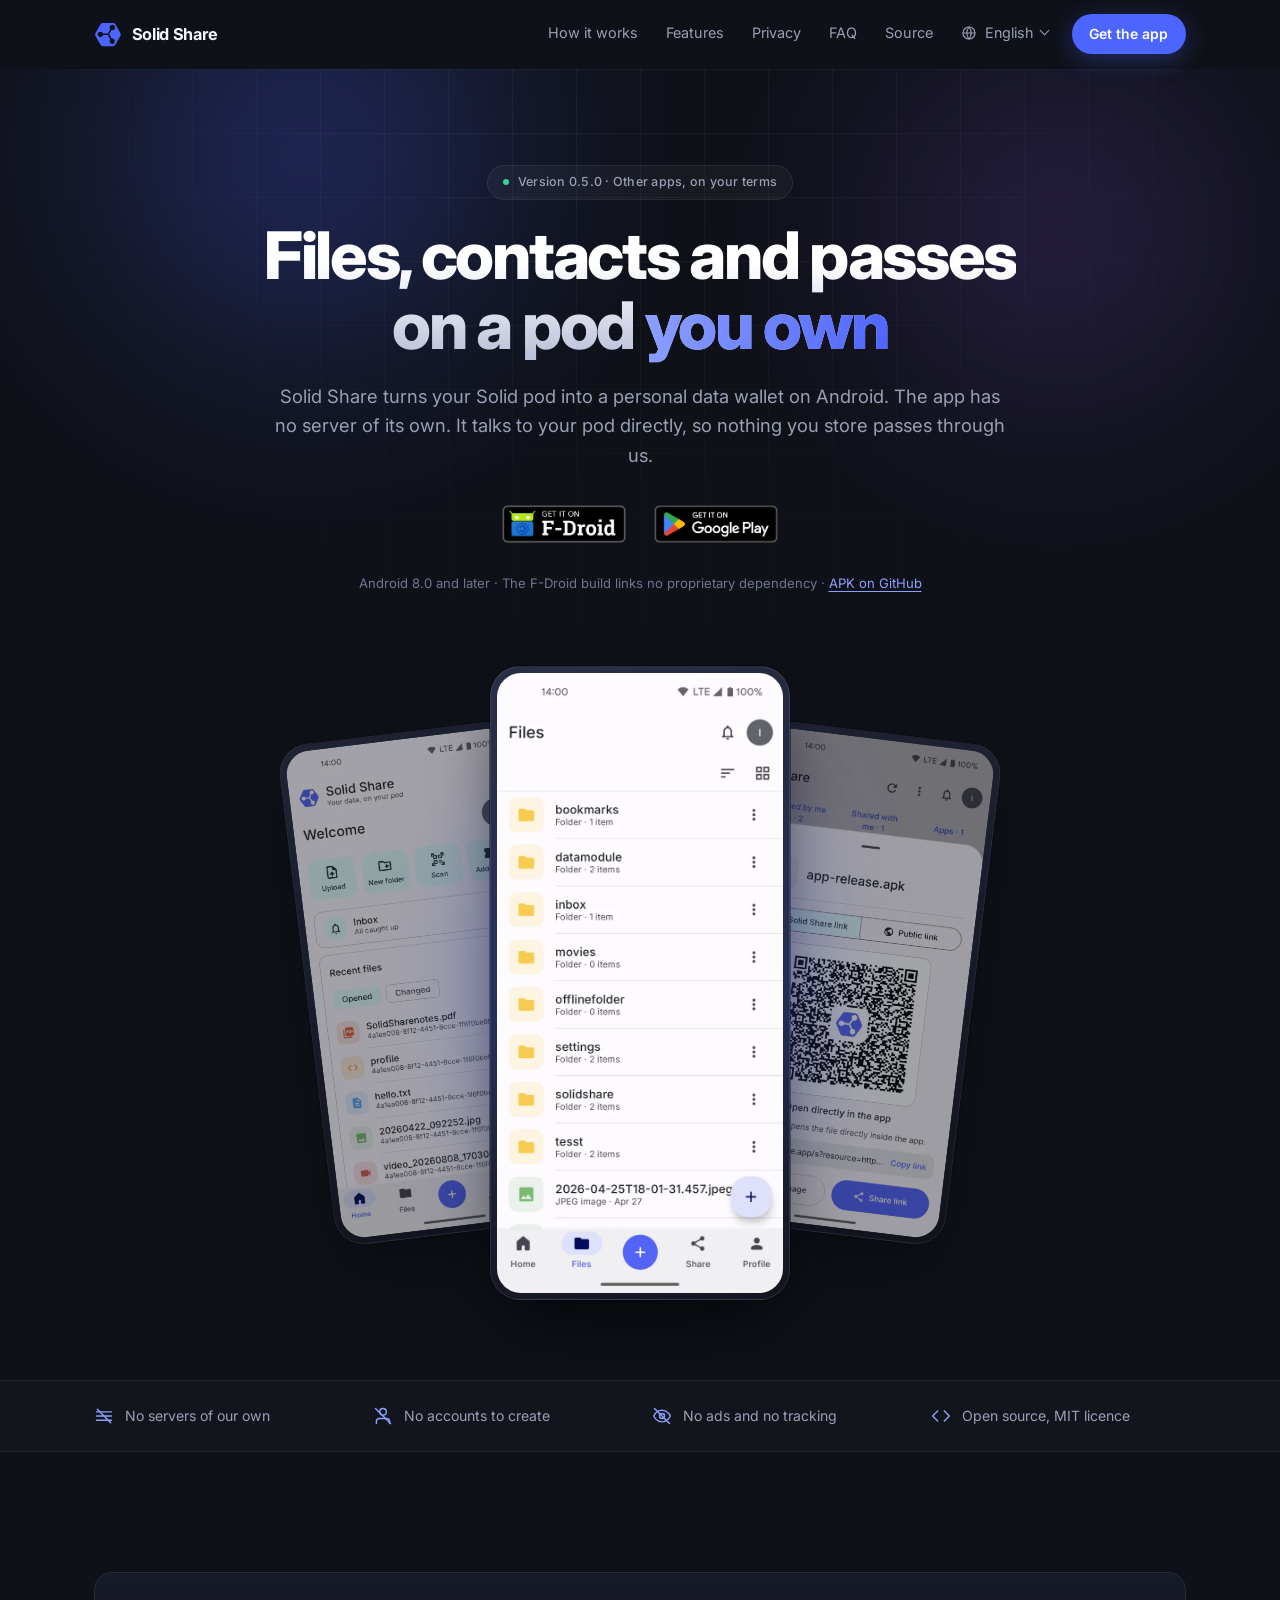
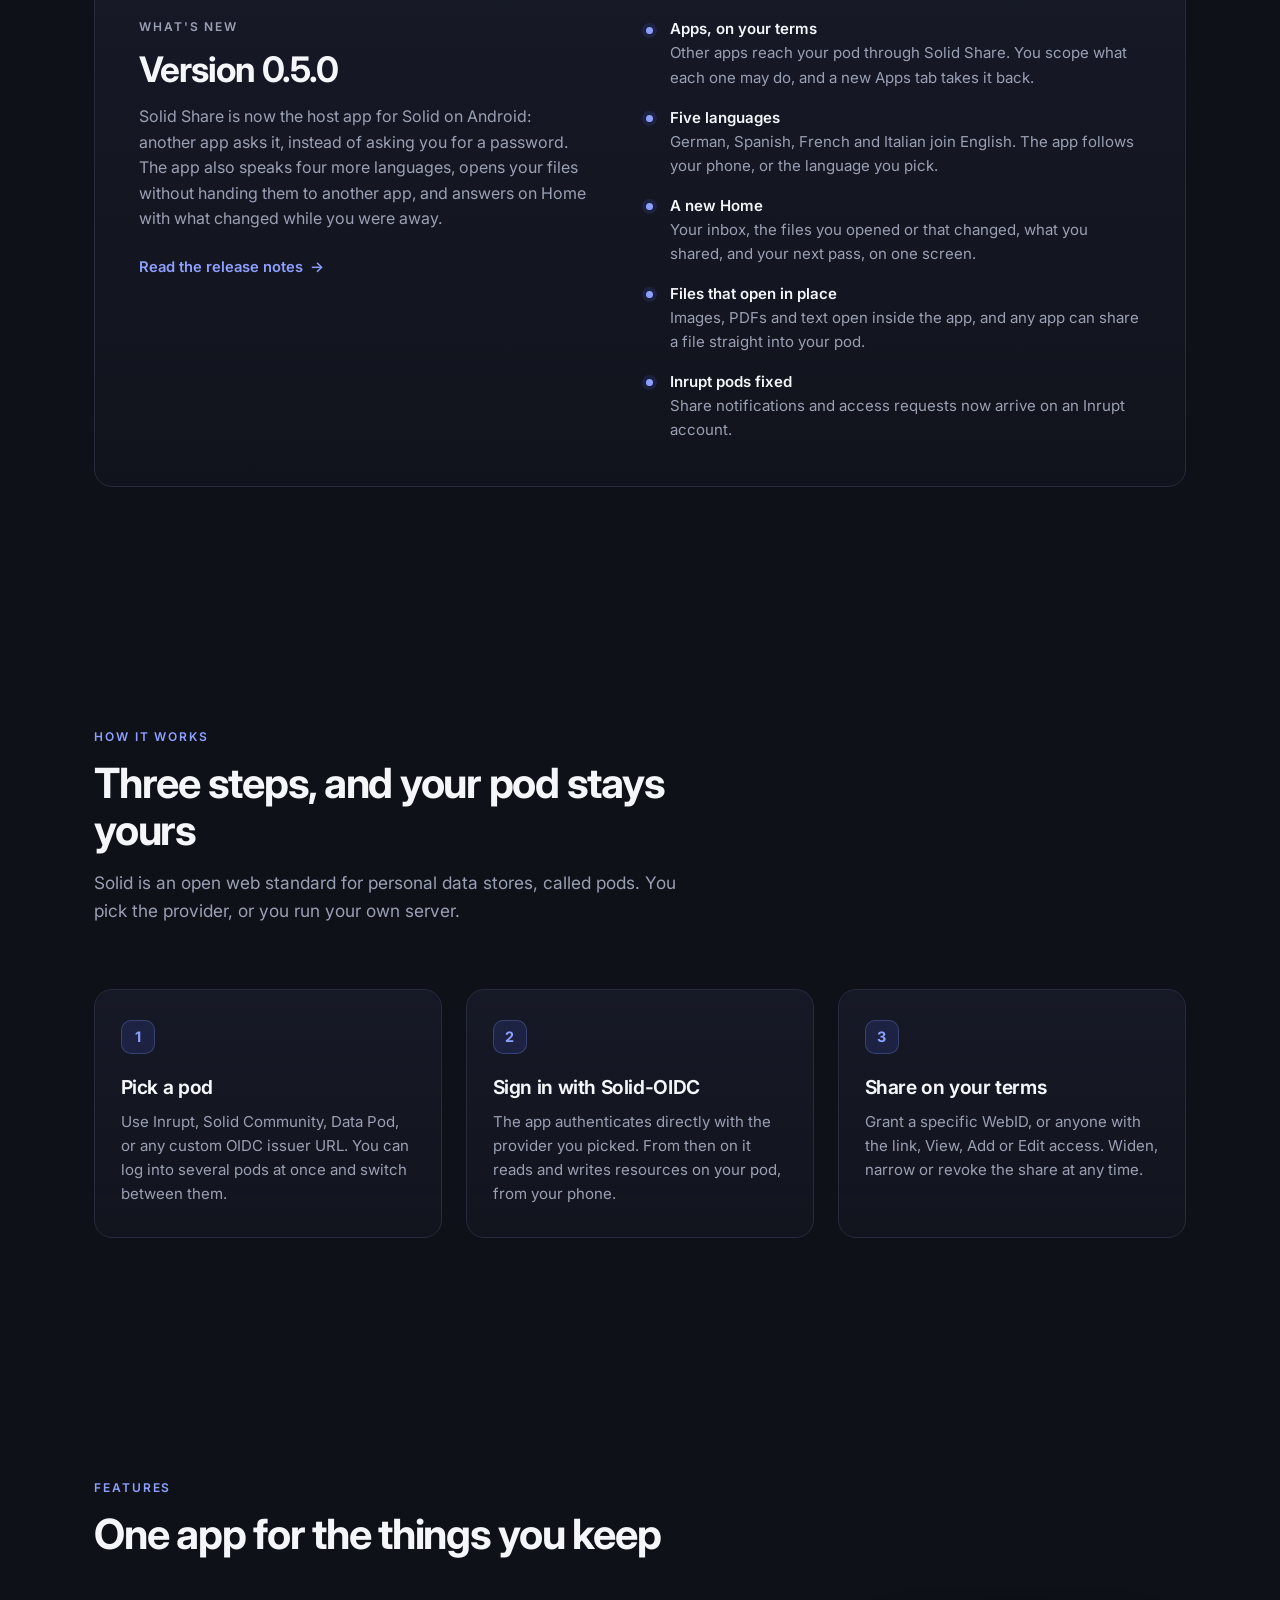
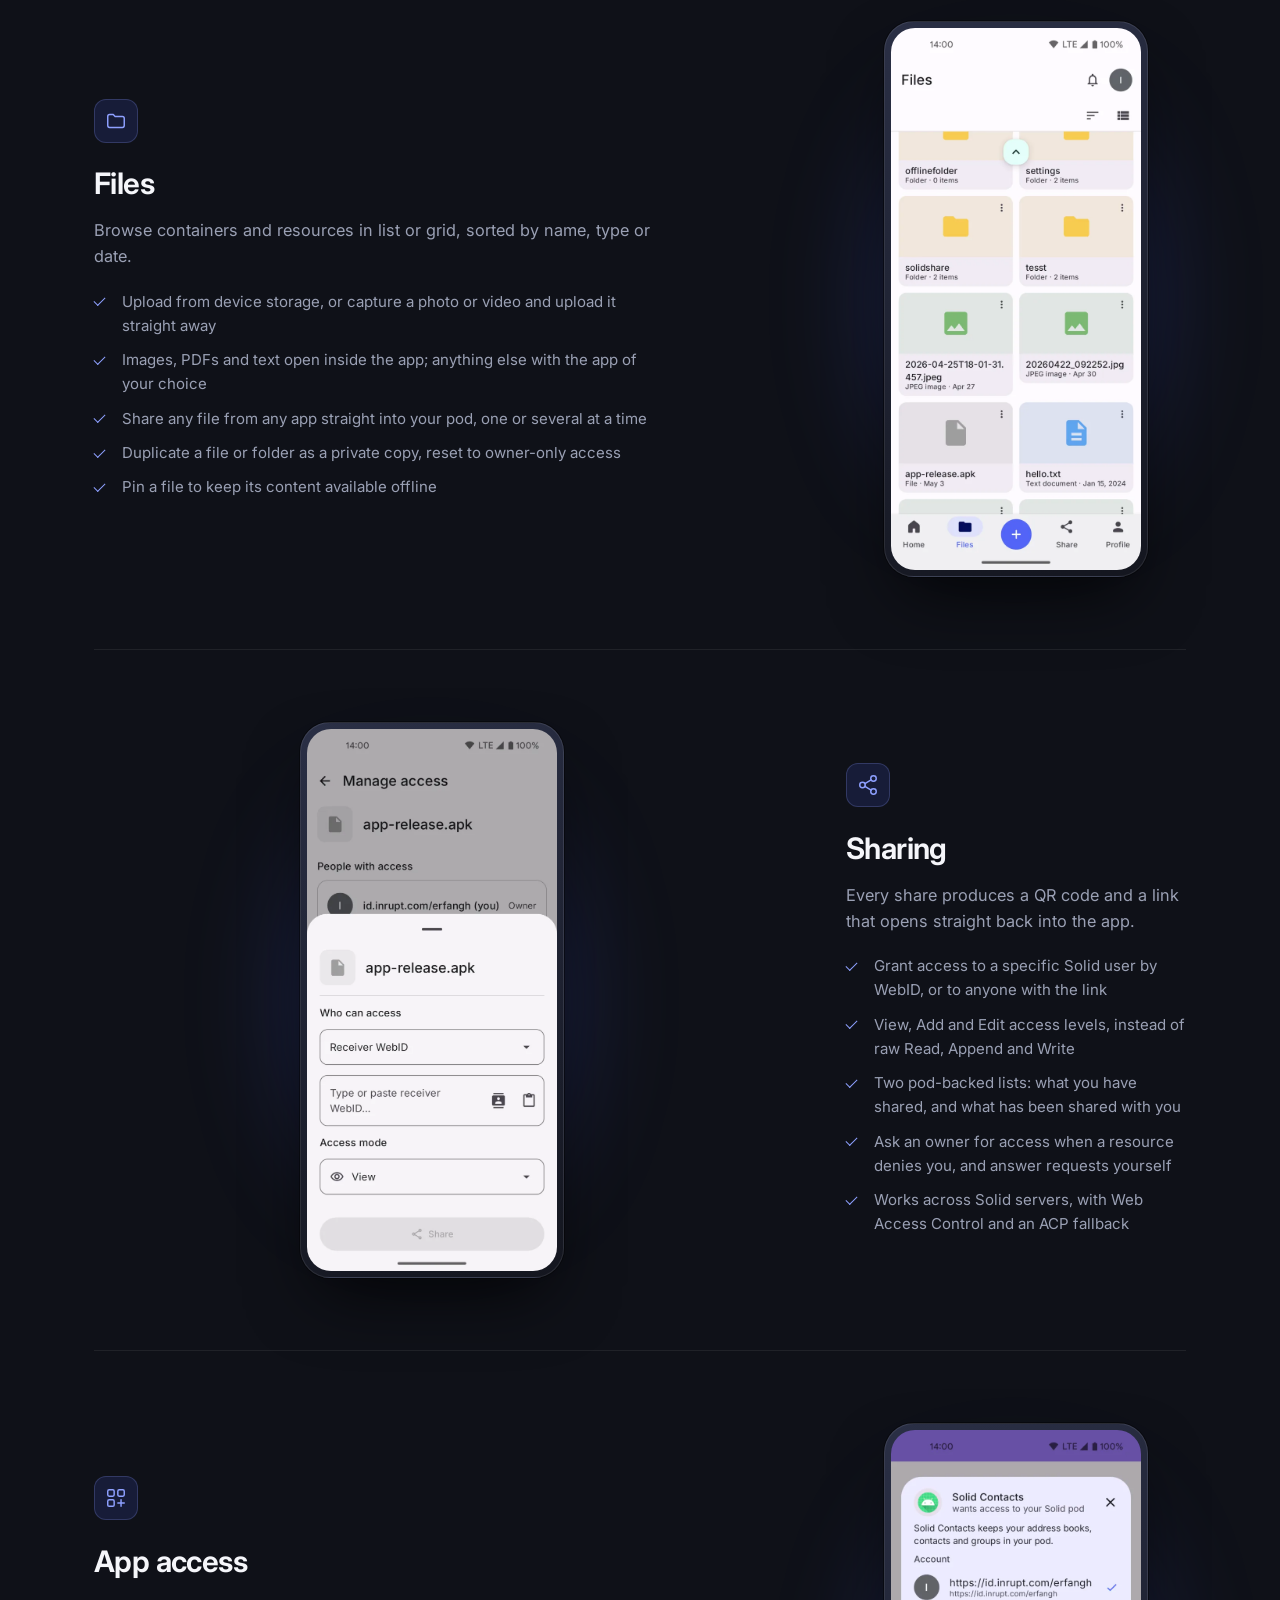
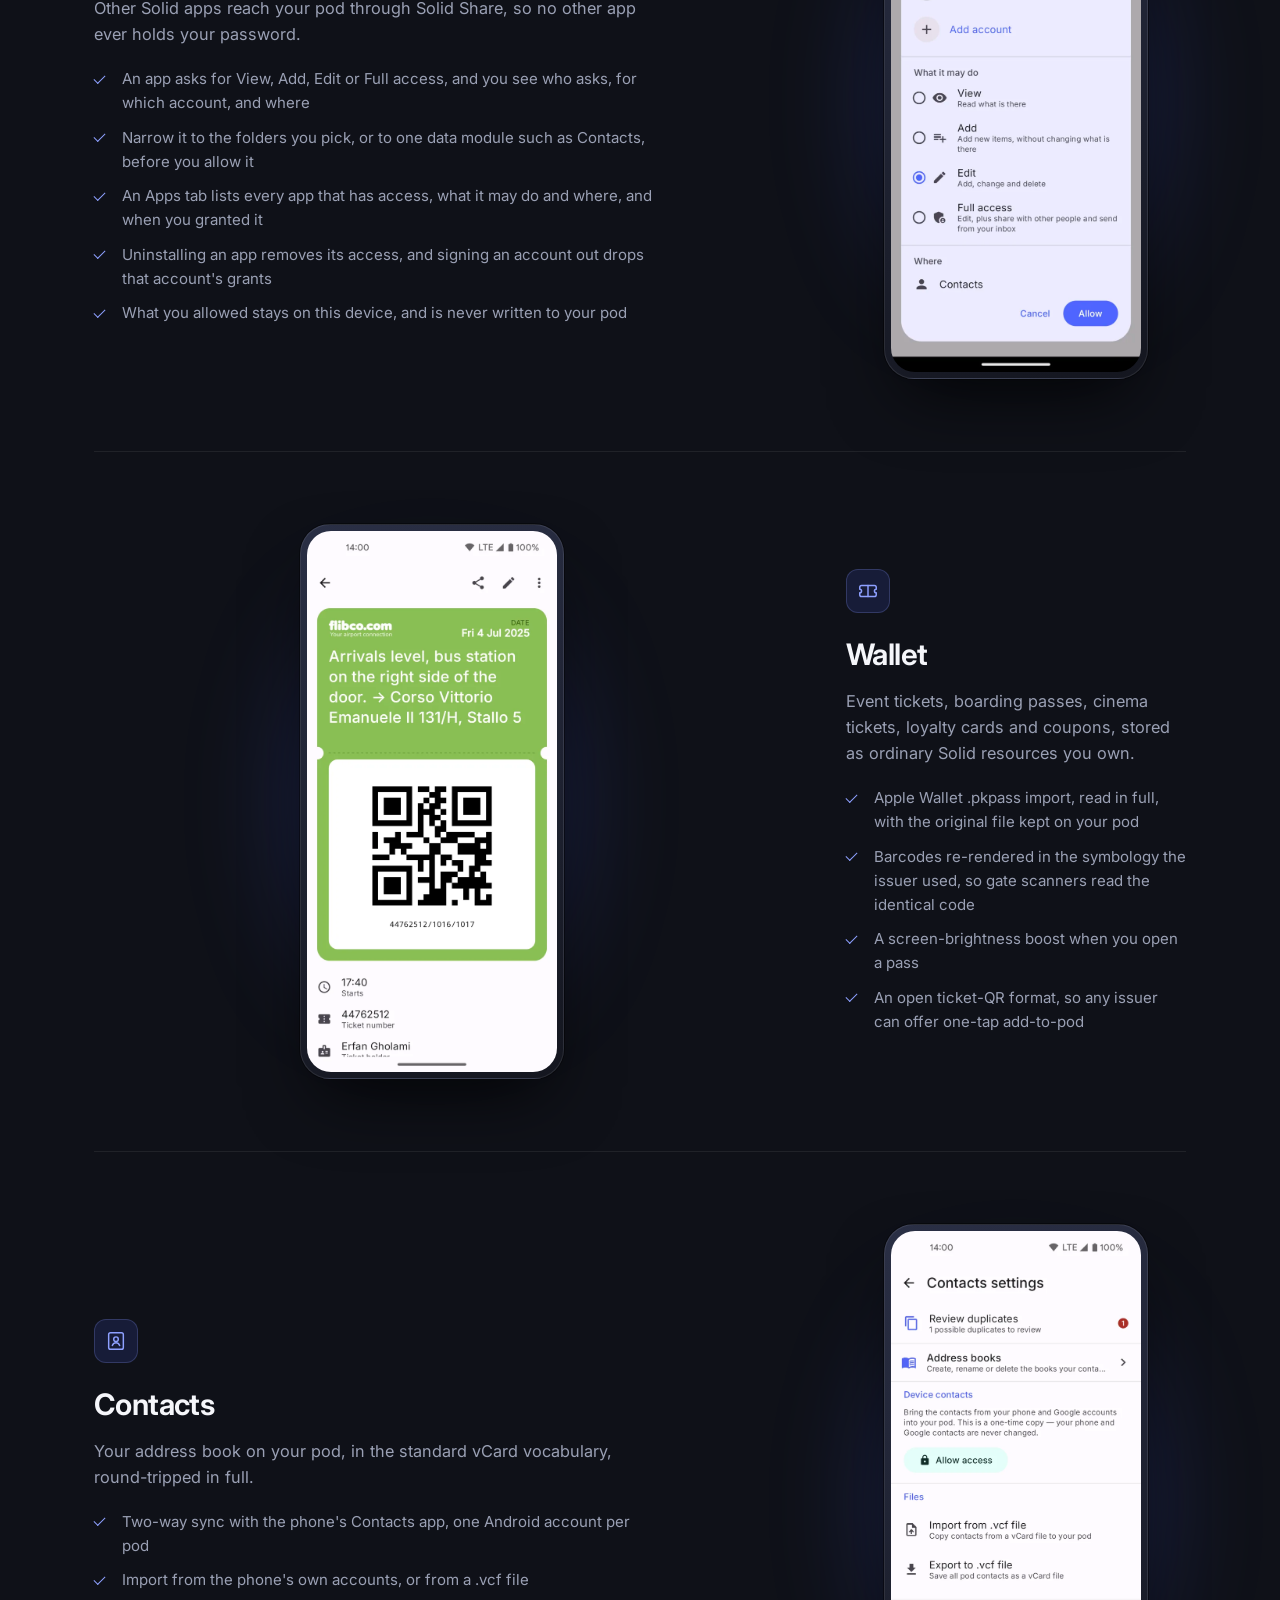
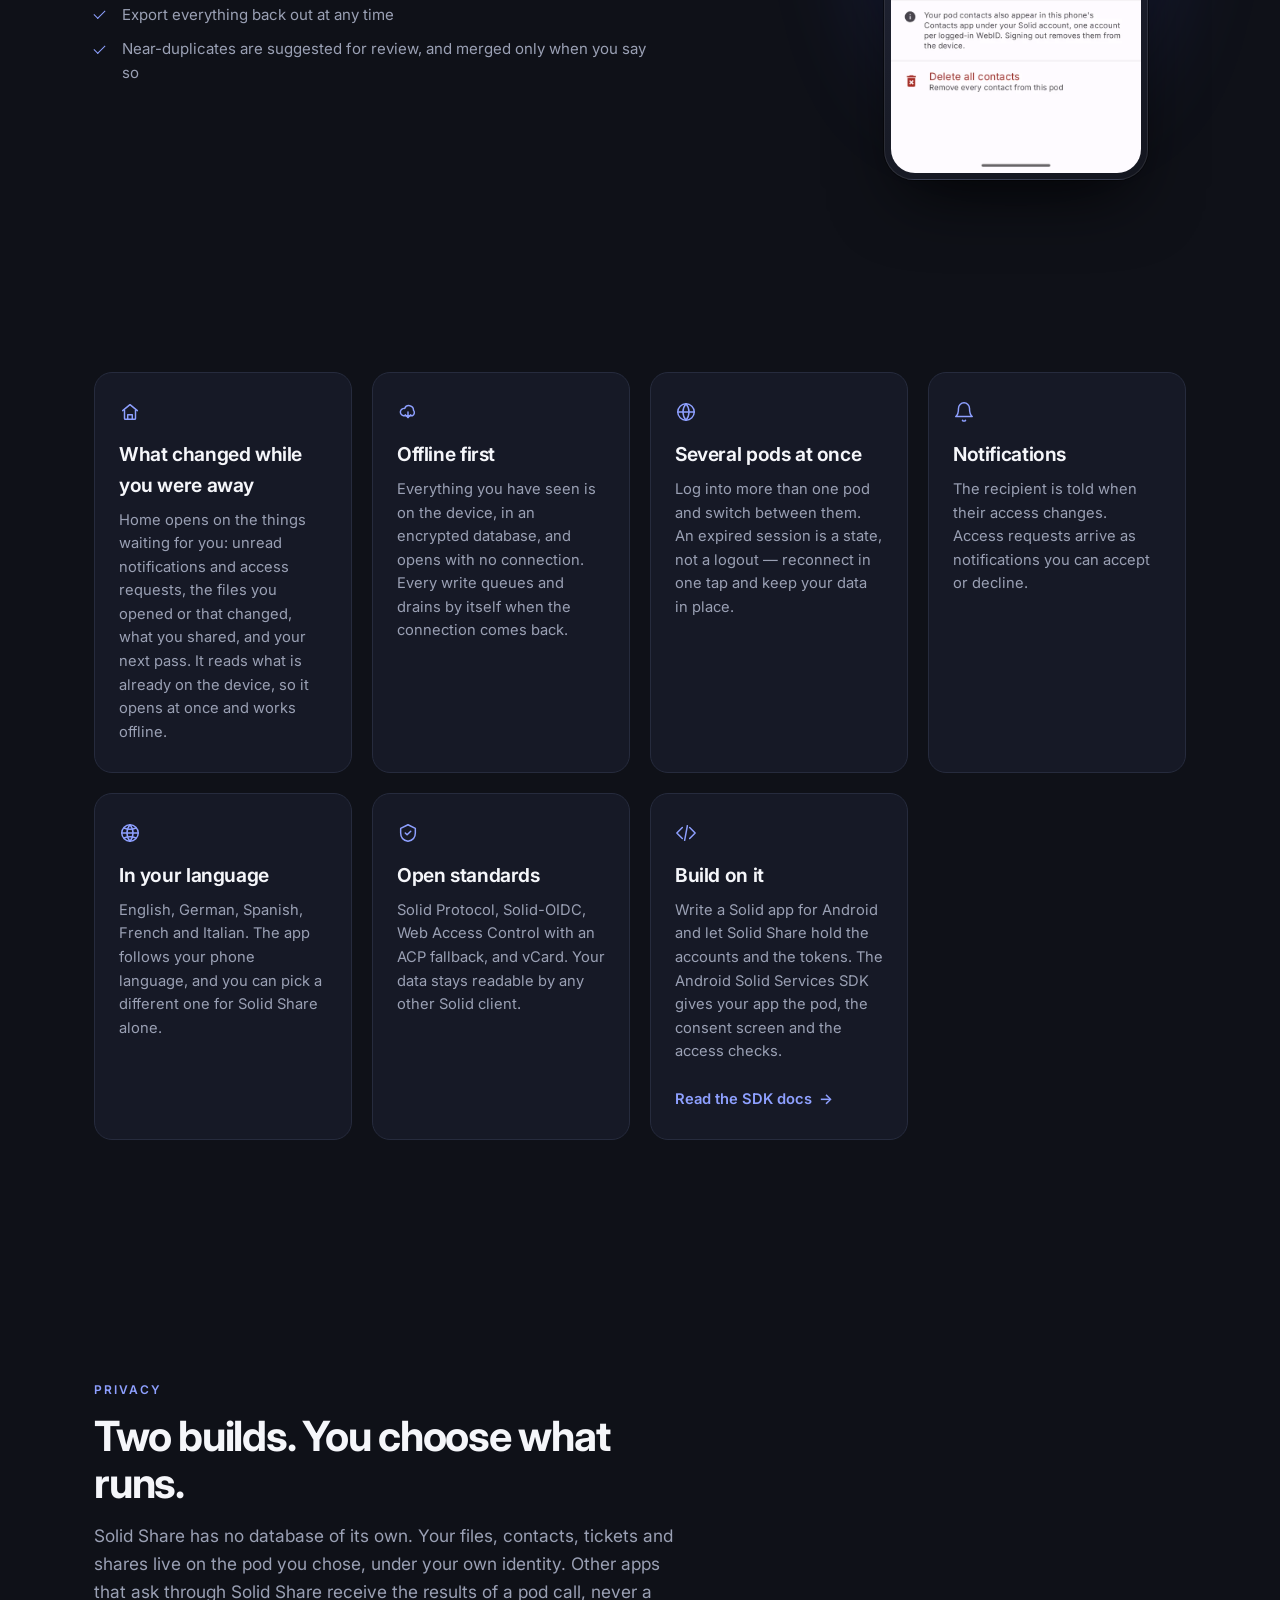
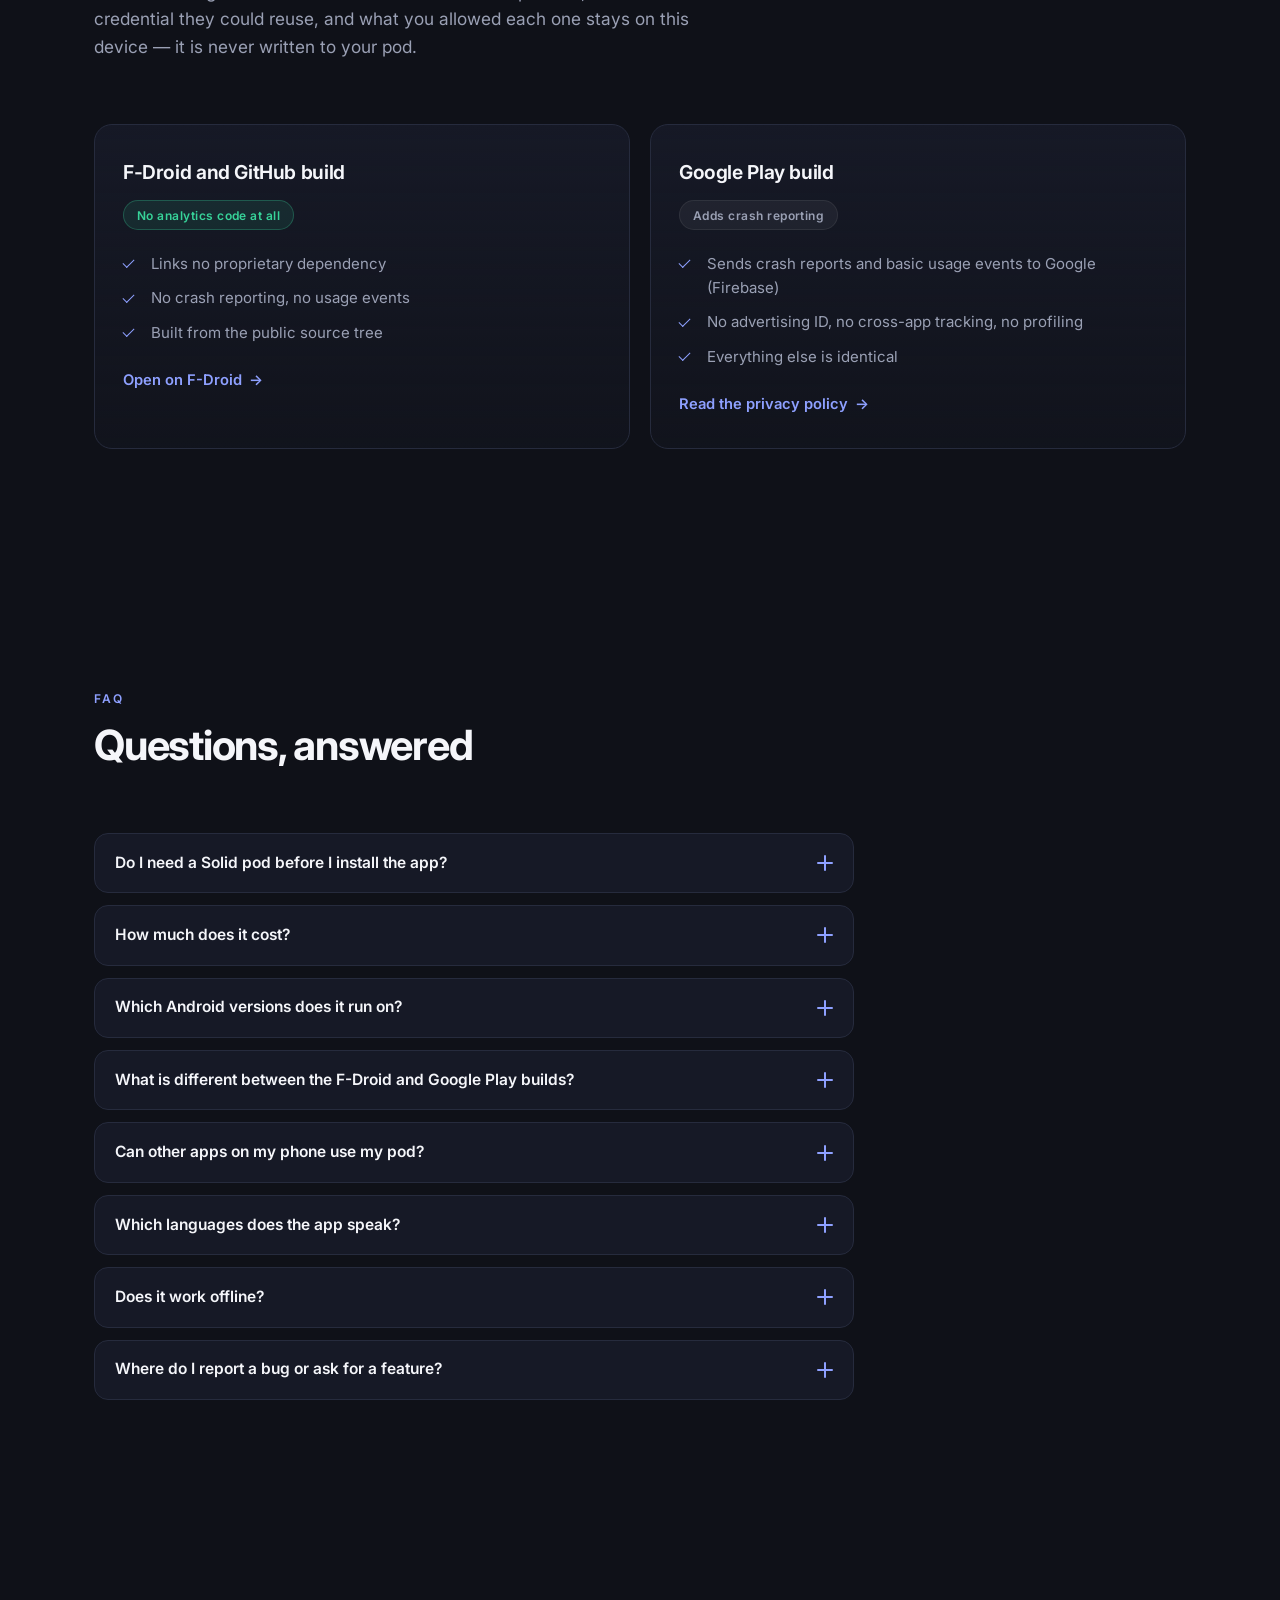
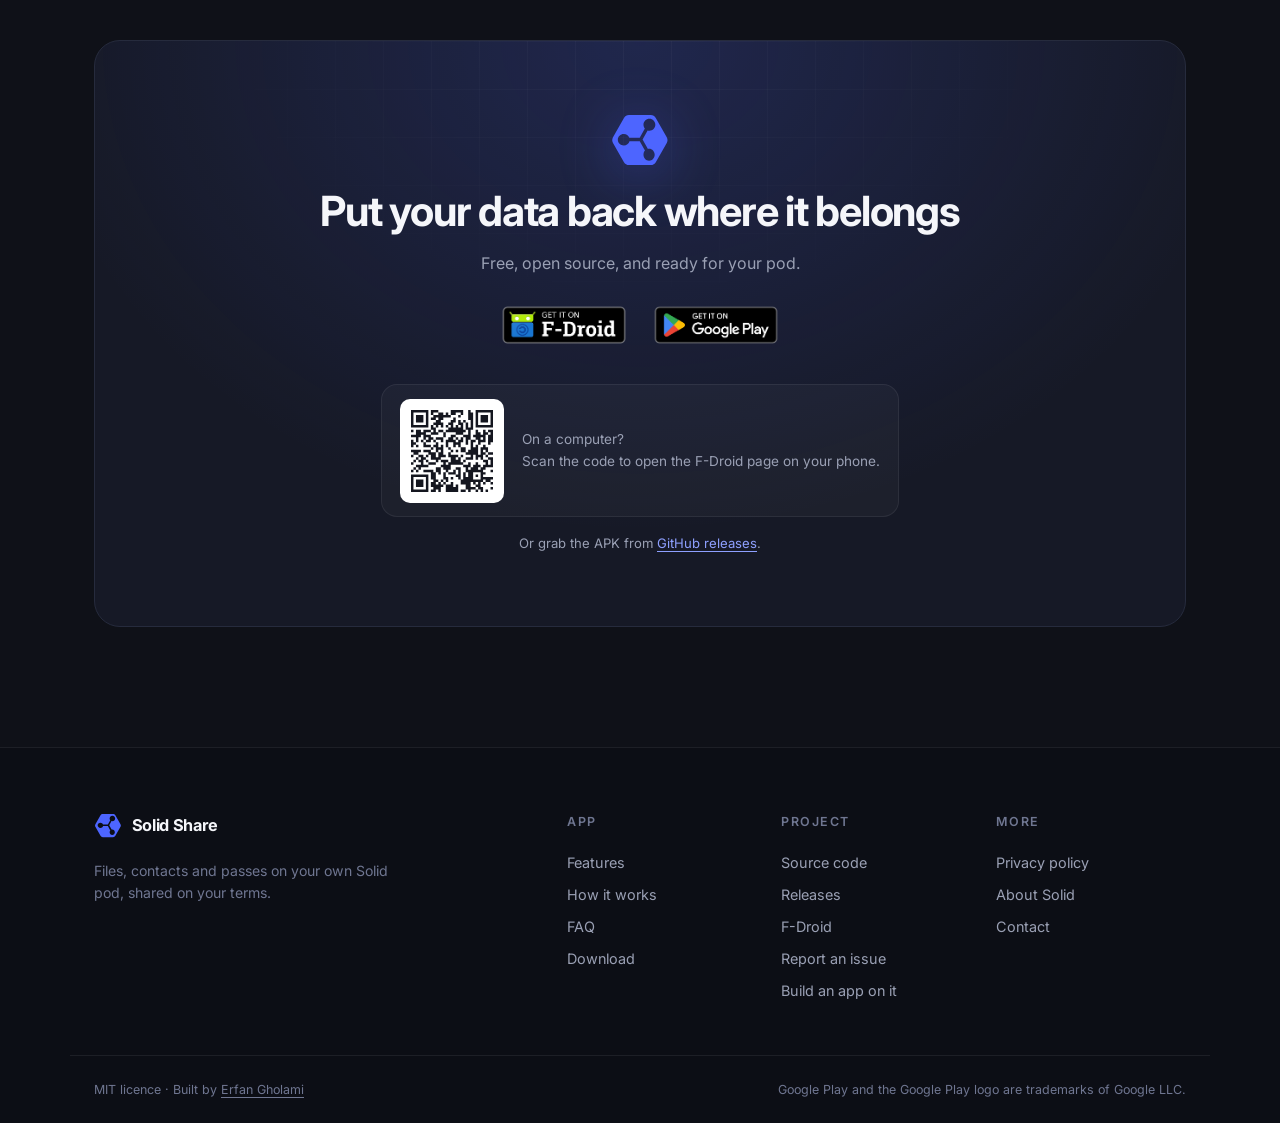
==== commit 55db531e: "Publish the site in German, Spanish, French and Italian, one page per language" ====
--- a/index.html
+++ b/index.html
@@ -1,23 +1,25 @@
+<!-- Generated by tools/build.py from templates/index.html and i18n/home.en.json.
+     Edit those, then run the script again. Changes made here are lost. -->
 <!doctype html>
 <html lang="en">
   <head>
     <meta charset="UTF-8" />
     <meta name="viewport" content="width=device-width, initial-scale=1.0" />
     <title>Solid Share — Files, contacts and passes on a pod you own</title>
-    <meta
-      name="description"
-      content="Solid Share is an open-source Android app for your Solid pod. Browse files, keep contacts and passes, share them by WebID, link or QR code, and let other apps reach your pod on terms you set. No servers, no accounts, no tracking."
-    />
+    <meta content="Solid Share is an open-source Android app for your Solid pod. Browse files, keep contacts and passes, share them by WebID, link or QR code, and let other apps reach your pod on terms you set. No servers, no accounts, no tracking." name="description" />
     <meta name="theme-color" content="#0F1118" />
     <meta name="robots" content="index, follow" />
     <link rel="canonical" href="https://solidshare.app/" />
+    <link rel="alternate" hreflang="en" href="https://solidshare.app/" />
+    <link rel="alternate" hreflang="de" href="https://solidshare.app/de/" />
+    <link rel="alternate" hreflang="es" href="https://solidshare.app/es/" />
+    <link rel="alternate" hreflang="fr" href="https://solidshare.app/fr/" />
+    <link rel="alternate" hreflang="it" href="https://solidshare.app/it/" />
+    <link rel="alternate" hreflang="x-default" href="https://solidshare.app/" />
 
     <!-- Open Graph -->
-    <meta property="og:title" content="Solid Share" />
-    <meta
-      property="og:description"
-      content="Files, contacts and passes on your own Solid pod, shared on your terms. Free software for Android."
-    />
+    <meta content="Solid Share" property="og:title" />
+    <meta content="Files, contacts and passes on your own Solid pod, shared on your terms. Free software for Android." property="og:description" />
     <meta property="og:type" content="website" />
     <meta property="og:url" content="https://solidshare.app/" />
     <meta property="og:image" content="https://solidshare.app/public/og.jpg" />
@@ -51,12 +53,29 @@
           <img src="/public/icon.svg" alt="" width="28" height="25" />
           <span>Solid Share</span>
         </a>
-        <nav class="nav" id="site-nav" aria-label="Main">
+        <nav aria-label="Main" class="nav" id="site-nav">
           <a href="#how">How it works</a>
           <a href="#features">Features</a>
           <a href="#privacy">Privacy</a>
           <a href="#faq">FAQ</a>
           <a href="https://github.com/erfangholami/SolidShare" rel="noopener">Source</a>
+          <details class="lang">
+            <summary aria-label="Language">
+              <svg viewBox="0 0 24 24" aria-hidden="true">
+                <circle cx="12" cy="12" r="9" />
+                <path d="M3 12h18" />
+                <path d="M12 3a14 14 0 0 1 0 18a14 14 0 0 1 0-18Z" />
+              </svg>
+              <span>English</span>
+            </summary>
+            <ul>
+              <li><a href="/" hreflang="en" lang="en" aria-current="true">English</a></li>
+              <li><a href="/de/" hreflang="de" lang="de">Deutsch</a></li>
+              <li><a href="/es/" hreflang="es" lang="es">Español</a></li>
+              <li><a href="/fr/" hreflang="fr" lang="fr">Français</a></li>
+              <li><a href="/it/" hreflang="it" lang="it">Italiano</a></li>
+            </ul>
+          </details>
         </nav>
         <a class="btn btn-primary btn-sm" href="#download">Get the app</a>
         <button
@@ -85,19 +104,13 @@
 
         <div class="shell hero-inner">
           <a class="eyebrow eyebrow-link anim" href="#whats-new" style="--d: 0ms">
-            <span class="dot"></span> Version 0.5.0 · Other apps, on your terms
+            <span class="dot"></span>
+            <span>Version 0.5.0 · Other apps, on your terms</span>
           </a>
 
-          <h1 class="anim" style="--d: 80ms">
-            Files, contacts and passes<br />
-            on a pod <em>you own</em>
-          </h1>
-
-          <p class="lede anim" style="--d: 160ms">
-            Solid Share turns your Solid pod into a personal data wallet on Android.
-            The app has no server of its own. It talks to your pod directly, so nothing
-            you store passes through us.
-          </p>
+          <h1 class="anim" style="--d: 80ms">Files, contacts and passes<br /> on a pod <em>you own</em></h1>
+
+          <p class="lede anim" style="--d: 160ms">Solid Share turns your Solid pod into a personal data wallet on Android. The app has no server of its own. It talks to your pod directly, so nothing you store passes through us.</p>
 
           <div class="cta-row anim" style="--d: 240ms">
             <a
@@ -105,35 +118,32 @@
               href="https://f-droid.org/packages/com.erfangholami.solidshare/"
               rel="noopener"
             >
-              <img
+              <img alt="Get it on F-Droid"
                 src="/public/badges/f-droid.png"
-                alt="Get it on F-Droid"
+               
                 width="646"
                 height="250"
               />
             </a>
 
             <a class="badge-link" href="https://play.google.com/store/apps/details?id=com.erfangholami.solidshare" rel="noopener">
-              <img
+              <img alt="Get it on Google Play"
                 src="/public/badges/google-play.png"
-                alt="Get it on Google Play"
+               
                 width="646"
                 height="250"
               />
             </a>
           </div>
 
-          <p class="fineprint anim" style="--d: 300ms">
-            Android 8.0 and later · The F-Droid build links no proprietary dependency ·
-            <a href="https://github.com/erfangholami/SolidShare/releases" rel="noopener">APK on GitHub</a>
-          </p>
+          <p class="fineprint anim" style="--d: 300ms">Android 8.0 and later · The F-Droid build links no proprietary dependency · <a href="https://github.com/erfangholami/SolidShare/releases" rel="noopener">APK on GitHub</a></p>
         </div>
 
         <div class="phones anim" style="--d: 380ms">
           <figure class="phone phone-side phone-left">
-            <img
+            <img alt="The Solid Share home screen, with quick actions, the inbox row and recent files"
               src="/public/shots/05_home_hub.webp"
-              alt="The Solid Share home screen, with quick actions, the inbox row and recent files"
+             
               width="640"
               height="1387"
               loading="eager"
@@ -142,9 +152,9 @@
           </figure>
 
           <figure class="phone phone-main">
-            <img
+            <img alt="The Solid Share file browser, listing folders and files on a Solid pod"
               src="/public/shots/08_files_browser.webp"
-              alt="The Solid Share file browser, listing folders and files on a Solid pod"
+             
               width="640"
               height="1387"
               loading="eager"
@@ -154,9 +164,9 @@
           </figure>
 
           <figure class="phone phone-side phone-right">
-            <img
+            <img alt="A share screen with a QR code that opens the shared file in the app"
               src="/public/shots/17_share_link_qr.webp"
-              alt="A share screen with a QR code that opens the shared file in the app"
+             
               width="640"
               height="1387"
               loading="eager"
@@ -167,7 +177,7 @@
       </section>
 
       <!-- ================= TRUST STRIP ================= -->
-      <section class="strip" aria-label="What Solid Share does not do">
+      <section aria-label="What Solid Share does not do" class="strip">
         <div class="shell strip-inner">
           <div class="strip-item reveal">
             <svg viewBox="0 0 24 24" aria-hidden="true"><path d="M3 7h18M3 12h18M3 17h18" /><path d="M4 4l16 16" /></svg>
@@ -195,46 +205,20 @@
             <div class="release-intro">
               <p class="kicker">What's new</p>
               <h2>Version 0.5.0</h2>
-              <p>
-                Solid Share is now the host app for Solid on Android: another app asks
-                it, instead of asking you for a password. The app also speaks four more
-                languages, opens your files without handing them to another app, and
-                answers on Home with what changed while you were away.
-              </p>
+              <p>Solid Share is now the host app for Solid on Android: another app asks it, instead of asking you for a password. The app also speaks four more languages, opens your files without handing them to another app, and answers on Home with what changed while you were away.</p>
               <a
                 class="link-arrow"
                 href="https://github.com/erfangholami/SolidShare/releases/tag/v0.5.0"
                 rel="noopener"
-              >
-                Read the release notes <span aria-hidden="true">→</span>
-              </a>
+              ><span>Read the release notes</span> <span class="arrow" aria-hidden="true">→</span></a>
             </div>
 
             <ul class="release-list">
-              <li>
-                <strong>Apps, on your terms</strong>
-                Other apps reach your pod through Solid Share. You scope what each one
-                may do, and a new Apps tab takes it back.
-              </li>
-              <li>
-                <strong>Five languages</strong>
-                German, Spanish, French and Italian join English. The app follows your
-                phone, or the language you pick.
-              </li>
-              <li>
-                <strong>A new Home</strong>
-                Your inbox, the files you opened or that changed, what you shared, and
-                your next pass, on one screen.
-              </li>
-              <li>
-                <strong>Files that open in place</strong>
-                Images, PDFs and text open inside the app, and any app can share a file
-                straight into your pod.
-              </li>
-              <li>
-                <strong>Inrupt pods fixed</strong>
-                Share notifications and access requests now arrive on an Inrupt account.
-              </li>
+              <li><strong>Apps, on your terms</strong> Other apps reach your pod through Solid Share. You scope what each one may do, and a new Apps tab takes it back.</li>
+              <li><strong>Five languages</strong> German, Spanish, French and Italian join English. The app follows your phone, or the language you pick.</li>
+              <li><strong>A new Home</strong> Your inbox, the files you opened or that changed, what you shared, and your next pass, on one screen.</li>
+              <li><strong>Files that open in place</strong> Images, PDFs and text open inside the app, and any app can share a file straight into your pod.</li>
+              <li><strong>Inrupt pods fixed</strong> Share notifications and access requests now arrive on an Inrupt account.</li>
             </ul>
           </article>
         </div>
@@ -246,36 +230,24 @@
           <header class="section-head reveal">
             <p class="kicker">How it works</p>
             <h2>Three steps, and your pod stays yours</h2>
-            <p class="section-sub">
-              Solid is an open web standard for personal data stores, called pods.
-              You pick the provider, or you run your own server.
-            </p>
+            <p class="section-sub">Solid is an open web standard for personal data stores, called pods. You pick the provider, or you run your own server.</p>
           </header>
 
           <ol class="steps">
             <li class="step reveal">
               <span class="step-num">1</span>
               <h3>Pick a pod</h3>
-              <p>
-                Use Inrupt, Solid Community, Data Pod, or any custom OIDC issuer URL.
-                You can log into several pods at once and switch between them.
-              </p>
+              <p>Use Inrupt, Solid Community, Data Pod, or any custom OIDC issuer URL. You can log into several pods at once and switch between them.</p>
             </li>
             <li class="step reveal">
               <span class="step-num">2</span>
               <h3>Sign in with Solid-OIDC</h3>
-              <p>
-                The app authenticates directly with the provider you picked.
-                From then on it reads and writes resources on your pod, from your phone.
-              </p>
+              <p>The app authenticates directly with the provider you picked. From then on it reads and writes resources on your pod, from your phone.</p>
             </li>
             <li class="step reveal">
               <span class="step-num">3</span>
               <h3>Share on your terms</h3>
-              <p>
-                Grant a specific WebID, or anyone with the link, View, Add or Edit access.
-                Widen, narrow or revoke the share at any time.
-              </p>
+              <p>Grant a specific WebID, or anyone with the link, View, Add or Edit access. Widen, narrow or revoke the share at any time.</p>
             </li>
           </ol>
         </div>
@@ -306,9 +278,9 @@
             </div>
             <div class="feature-shot reveal">
               <figure class="phone phone-flat">
-                <img
+                <img alt="The Solid Share file browser in grid view, with folders and files side by side"
                   src="/public/shots/09_files_grid.webp"
-                  alt="The Solid Share file browser in grid view, with folders and files side by side"
+                 
                   width="640" height="1387" loading="lazy" decoding="async"
                 />
               </figure>
@@ -332,9 +304,9 @@
             </div>
             <div class="feature-shot reveal">
               <figure class="phone phone-flat">
-                <img
+                <img alt="A share sheet that picks the receiver WebID and the access mode"
                   src="/public/shots/16_share_create.webp"
-                  alt="A share sheet that picks the receiver WebID and the access mode"
+                 
                   width="640" height="1387" loading="lazy" decoding="async"
                 />
               </figure>
@@ -358,9 +330,9 @@
             </div>
             <div class="feature-shot reveal">
               <figure class="phone phone-flat">
-                <img
+                <img alt="An app asking for access to a Solid pod, showing the account, the access level and the folder it may reach"
                   src="/public/shots/25b_app_consent.webp"
-                  alt="An app asking for access to a Solid pod, showing the account, the access level and the folder it may reach"
+                 
                   width="640" height="1387" loading="lazy" decoding="async"
                 />
               </figure>
@@ -383,9 +355,9 @@
             </div>
             <div class="feature-shot reveal">
               <figure class="phone phone-flat">
-                <img
+                <img alt="A bus ticket held in the Solid Share wallet, showing its barcode"
                   src="/public/shots/06_wallet_ticket_pass.webp"
-                  alt="A bus ticket held in the Solid Share wallet, showing its barcode"
+                 
                   width="640" height="1387" loading="lazy" decoding="async"
                 />
               </figure>
@@ -408,9 +380,9 @@
             </div>
             <div class="feature-shot reveal">
               <figure class="phone phone-flat">
-                <img
+                <img alt="Contact sync settings in Solid Share"
                   src="/public/shots/07_contacts_settings.webp"
-                  alt="Contact sync settings in Solid Share"
+                 
                   width="640" height="1387" loading="lazy" decoding="async"
                 />
               </figure>
@@ -428,12 +400,7 @@
                 <svg viewBox="0 0 24 24"><path d="M4 10.5 12 4l8 6.5" /><path d="M6 10v9a1 1 0 0 0 1 1h10a1 1 0 0 0 1-1v-9" /><path d="M9.5 20v-5h5v5" /></svg>
               </span>
               <h3>What changed while you were away</h3>
-              <p>
-                Home opens on the things waiting for you: unread notifications and access
-                requests, the files you opened or that changed, what you shared, and your
-                next pass. It reads what is already on the device, so it opens at once and
-                works offline.
-              </p>
+              <p>Home opens on the things waiting for you: unread notifications and access requests, the files you opened or that changed, what you shared, and your next pass. It reads what is already on the device, so it opens at once and works offline.</p>
             </article>
 
             <article class="card reveal">
@@ -441,11 +408,7 @@
                 <svg viewBox="0 0 24 24"><path d="M18 10a5 5 0 0 0-9.6-1.9A4 4 0 1 0 7 16h10a4 4 0 0 0 1-6Z" /><path d="M12 12v6" /><path d="M9 15l3 3 3-3" /></svg>
               </span>
               <h3>Offline first</h3>
-              <p>
-                Everything you have seen is on the device, in an encrypted database, and
-                opens with no connection. Every write queues and drains by itself when the
-                connection comes back.
-              </p>
+              <p>Everything you have seen is on the device, in an encrypted database, and opens with no connection. Every write queues and drains by itself when the connection comes back.</p>
             </article>
 
             <article class="card reveal">
@@ -453,10 +416,7 @@
                 <svg viewBox="0 0 24 24"><circle cx="12" cy="12" r="9" /><path d="M3 12h18" /><path d="M12 3a14 14 0 0 1 0 18a14 14 0 0 1 0-18Z" /></svg>
               </span>
               <h3>Several pods at once</h3>
-              <p>
-                Log into more than one pod and switch between them. An expired session is a
-                state, not a logout — reconnect in one tap and keep your data in place.
-              </p>
+              <p>Log into more than one pod and switch between them. An expired session is a state, not a logout — reconnect in one tap and keep your data in place.</p>
             </article>
 
             <article class="card reveal">
@@ -464,10 +424,7 @@
                 <svg viewBox="0 0 24 24"><path d="M18 8a6 6 0 1 0-12 0c0 7-3 9-3 9h18s-3-2-3-9" /><path d="M13.7 21a2 2 0 0 1-3.4 0" /></svg>
               </span>
               <h3>Notifications</h3>
-              <p>
-                The recipient is told when their access changes. Access requests arrive as
-                notifications you can accept or decline.
-              </p>
+              <p>The recipient is told when their access changes. Access requests arrive as notifications you can accept or decline.</p>
             </article>
 
             <article class="card reveal">
@@ -475,10 +432,7 @@
                 <svg viewBox="0 0 24 24"><circle cx="12" cy="12" r="9" /><path d="M3 12h18" /><path d="M12 3a14 14 0 0 1 0 18a14 14 0 0 1 0-18Z" /><path d="M5.5 6.5a16 16 0 0 0 13 0" /><path d="M5.5 17.5a16 16 0 0 1 13 0" /></svg>
               </span>
               <h3>In your language</h3>
-              <p>
-                English, German, Spanish, French and Italian. The app follows your phone
-                language, and you can pick a different one for Solid Share alone.
-              </p>
+              <p>English, German, Spanish, French and Italian. The app follows your phone language, and you can pick a different one for Solid Share alone.</p>
             </article>
 
             <article class="card reveal">
@@ -486,10 +440,7 @@
                 <svg viewBox="0 0 24 24"><path d="M12 3l8 4v5c0 5-3.4 8.2-8 9-4.6-.8-8-4-8-9V7Z" /><path d="M9 12l2 2 4-4" /></svg>
               </span>
               <h3>Open standards</h3>
-              <p>
-                Solid Protocol, Solid-OIDC, Web Access Control with an ACP fallback, and
-                vCard. Your data stays readable by any other Solid client.
-              </p>
+              <p>Solid Protocol, Solid-OIDC, Web Access Control with an ACP fallback, and vCard. Your data stays readable by any other Solid client.</p>
             </article>
 
             <article class="card reveal">
@@ -497,14 +448,8 @@
                 <svg viewBox="0 0 24 24"><path d="M8 6l-6 6 6 6" /><path d="M16 6l6 6-6 6" /><path d="M13.5 4l-3 16" /></svg>
               </span>
               <h3>Build on it</h3>
-              <p>
-                Write a Solid app for Android and let Solid Share hold the accounts and
-                the tokens. The Android Solid Services SDK gives your app the pod, the
-                consent screen and the access checks.
-              </p>
-              <a class="link-arrow" href="https://androidsolidservices.erfangholami.com" rel="noopener">
-                Read the SDK docs <span aria-hidden="true">→</span>
-              </a>
+              <p>Write a Solid app for Android and let Solid Share hold the accounts and the tokens. The Android Solid Services SDK gives your app the pod, the consent screen and the access checks.</p>
+              <a class="link-arrow" href="https://androidsolidservices.erfangholami.com" rel="noopener"><span>Read the SDK docs</span> <span class="arrow" aria-hidden="true">→</span></a>
             </article>
           </div>
         </div>
@@ -516,13 +461,7 @@
           <header class="section-head reveal">
             <p class="kicker">Privacy</p>
             <h2>Two builds. You choose what runs.</h2>
-            <p class="section-sub">
-              Solid Share has no database of its own. Your files, contacts, tickets and
-              shares live on the pod you chose, under your own identity. Other apps that ask
-              through Solid Share receive the results of a pod call, never a credential they
-              could reuse, and what you allowed each one stays on this device — it is never
-              written to your pod.
-            </p>
+            <p class="section-sub">Solid Share has no database of its own. Your files, contacts, tickets and shares live on the pod you chose, under your own identity. Other apps that ask through Solid Share receive the results of a pod call, never a credential they could reuse, and what you allowed each one stays on this device — it is never written to your pod.</p>
           </header>
 
           <div class="builds">
@@ -534,9 +473,7 @@
                 <li>No crash reporting, no usage events</li>
                 <li>Built from the public source tree</li>
               </ul>
-              <a class="link-arrow" href="https://f-droid.org/packages/com.erfangholami.solidshare/" rel="noopener">
-                Open on F-Droid <span aria-hidden="true">→</span>
-              </a>
+              <a class="link-arrow" href="https://f-droid.org/packages/com.erfangholami.solidshare/" rel="noopener"><span>Open on F-Droid</span> <span class="arrow" aria-hidden="true">→</span></a>
             </article>
 
             <article class="build reveal">
@@ -547,9 +484,7 @@
                 <li>No advertising ID, no cross-app tracking, no profiling</li>
                 <li>Everything else is identical</li>
               </ul>
-              <a class="link-arrow" href="/privacy">
-                Read the privacy policy <span aria-hidden="true">→</span>
-              </a>
+              <a class="link-arrow" href="/privacy"><span>Read the privacy policy</span> <span class="arrow" aria-hidden="true">→</span></a>
             </article>
           </div>
         </div>
@@ -565,81 +500,43 @@
 
           <div class="faq reveal">
             <details>
-              <summary>Do I need a Solid pod before I install the app?<span class="faq-x" aria-hidden="true"></span></summary>
-              <p>
-                Yes — your data lives on a pod. The login screen lists public providers such as
-                Inrupt, Solid Community and Data Pod, and accepts any custom OIDC issuer URL,
-                including a server you run yourself. A pod at a public provider is created in a
-                few minutes. <a href="https://solidproject.org/" rel="noopener">Learn about Solid pods</a>.
-              </p>
+              <summary><span>Do I need a Solid pod before I install the app?</span><span class="faq-x" aria-hidden="true"></span></summary>
+              <p>Yes — your data lives on a pod. The login screen lists public providers such as Inrupt, Solid Community and Data Pod, and accepts any custom OIDC issuer URL, including a server you run yourself. A pod at a public provider is created in a few minutes. <a href="https://solidproject.org/" rel="noopener">Learn about Solid pods</a>.</p>
             </details>
 
             <details>
-              <summary>How much does it cost?<span class="faq-x" aria-hidden="true"></span></summary>
-              <p>
-                Nothing. The app is free software under the MIT licence, with no ads and no paid
-                tiers. Pod storage comes from the provider you pick — several offer free space,
-                and a self-hosted server costs only the hardware it runs on.
-              </p>
+              <summary><span>How much does it cost?</span><span class="faq-x" aria-hidden="true"></span></summary>
+              <p>Nothing. The app is free software under the MIT licence, with no ads and no paid tiers. Pod storage comes from the provider you pick — several offer free space, and a self-hosted server costs only the hardware it runs on.</p>
             </details>
 
             <details>
-              <summary>Which Android versions does it run on?<span class="faq-x" aria-hidden="true"></span></summary>
-              <p>
-                Android 8.0 and later. The app is on Google Play and on F-Droid, and the APK is
-                on GitHub.
-              </p>
+              <summary><span>Which Android versions does it run on?</span><span class="faq-x" aria-hidden="true"></span></summary>
+              <p>Android 8.0 and later. The app is on Google Play and on F-Droid, and the APK is on GitHub.</p>
             </details>
 
             <details>
-              <summary>What is different between the F-Droid and Google Play builds?<span class="faq-x" aria-hidden="true"></span></summary>
-              <p>
-                The features are identical. The F-Droid and GitHub build contains no analytics
-                code at all. The Google Play build adds Firebase crash reporting. The
-                <a href="/privacy">privacy policy</a> describes both in full.
-              </p>
+              <summary><span>What is different between the F-Droid and Google Play builds?</span><span class="faq-x" aria-hidden="true"></span></summary>
+              <p>The features are identical. The F-Droid and GitHub build contains no analytics code at all. The Google Play build adds Firebase crash reporting. The <a href="/privacy">privacy policy</a> describes both in full.</p>
             </details>
 
             <details>
-              <summary>Can other apps on my phone use my pod?<span class="faq-x" aria-hidden="true"></span></summary>
-              <p>
-                Yes, and only as far as you let them. A Solid app built on the Android Solid
-                Services SDK asks Solid Share instead of asking you for a password, so your
-                credentials never leave this app. The first time one asks, Solid Share shows you
-                which account it wants, what it wants to do and where. Nothing reaches your pod
-                until you allow it, the Apps tab lists everything you have allowed, and removing
-                an app takes effect on its next call. If you write Solid apps yourself, the
-                <a href="https://androidsolidservices.erfangholami.com" rel="noopener">Android Solid
-                Services SDK</a> is how your app asks.
-              </p>
+              <summary><span>Can other apps on my phone use my pod?</span><span class="faq-x" aria-hidden="true"></span></summary>
+              <p>Yes, and only as far as you let them. A Solid app built on the Android Solid Services SDK asks Solid Share instead of asking you for a password, so your credentials never leave this app. The first time one asks, Solid Share shows you which account it wants, what it wants to do and where. Nothing reaches your pod until you allow it, the Apps tab lists everything you have allowed, and removing an app takes effect on its next call. If you write Solid apps yourself, the <a href="https://androidsolidservices.erfangholami.com" rel="noopener">Android Solid Services SDK</a> is how your app asks.</p>
             </details>
 
             <details>
-              <summary>Which languages does the app speak?<span class="faq-x" aria-hidden="true"></span></summary>
-              <p>
-                English, German, Spanish, French and Italian, on every screen. The app starts in
-                your phone's language when it is one of the five, and in English otherwise. A
-                Language row on your Profile changes it at any time, for Solid Share alone.
-              </p>
+              <summary><span>Which languages does the app speak?</span><span class="faq-x" aria-hidden="true"></span></summary>
+              <p>English, German, Spanish, French and Italian, on every screen. The app starts in your phone's language when it is one of the five, and in English otherwise. A Language row on your Profile changes it at any time, for Solid Share alone.</p>
             </details>
 
             <details>
-              <summary>Does it work offline?<span class="faq-x" aria-hidden="true"></span></summary>
-              <p>
-                Yes. Everything you have seen is kept on the device in an encrypted database and
-                opens with no connection. Writes queue and sync by themselves when the connection
-                returns, and you can pin a file to keep its content available offline.
-              </p>
+              <summary><span>Does it work offline?</span><span class="faq-x" aria-hidden="true"></span></summary>
+              <p>Yes. Everything you have seen is kept on the device in an encrypted database and opens with no connection. Writes queue and sync by themselves when the connection returns, and you can pin a file to keep its content available offline.</p>
             </details>
 
             <details>
-              <summary>Where do I report a bug or ask for a feature?<span class="faq-x" aria-hidden="true"></span></summary>
-              <p>
-                Open an issue on
-                <a href="https://github.com/erfangholami/SolidShare/issues" rel="noopener">GitHub</a>,
-                or reach me through my
-                <a href="https://erfangholami.com/contact" rel="noopener">contact page</a>.
-              </p>
+              <summary><span>Where do I report a bug or ask for a feature?</span><span class="faq-x" aria-hidden="true"></span></summary>
+              <p>Open an issue on <a href="https://github.com/erfangholami/SolidShare/issues" rel="noopener">GitHub</a>, or reach me through my <a href="https://erfangholami.com/contact" rel="noopener">contact page</a>.</p>
             </details>
           </div>
         </div>
@@ -659,17 +556,17 @@
                 href="https://f-droid.org/packages/com.erfangholami.solidshare/"
                 rel="noopener"
               >
-                <img src="/public/badges/f-droid.png" alt="Get it on F-Droid" width="646" height="250" />
+                <img alt="Get it on F-Droid" src="/public/badges/f-droid.png" width="646" height="250" />
               </a>
               <a class="badge-link" href="https://play.google.com/store/apps/details?id=com.erfangholami.solidshare" rel="noopener">
-                <img src="/public/badges/google-play.png" alt="Get it on Google Play" width="646" height="250" />
+                <img alt="Get it on Google Play" src="/public/badges/google-play.png" width="646" height="250" />
               </a>
             </div>
 
             <div class="qr-wrap">
-              <img
+              <img alt="QR code that opens the Solid Share page on F-Droid"
                 src="/public/qr-fdroid.svg"
-                alt="QR code that opens the Solid Share page on F-Droid"
+               
                 width="104"
                 height="104"
                 loading="lazy"
@@ -677,10 +574,7 @@
               <p>On a computer?<br />Scan the code to open the F-Droid page on your phone.</p>
             </div>
 
-            <p class="fineprint">
-              Or grab the APK from
-              <a href="https://github.com/erfangholami/SolidShare/releases" rel="noopener">GitHub releases</a>.
-            </p>
+            <p class="fineprint">Or grab the APK from <a href="https://github.com/erfangholami/SolidShare/releases" rel="noopener">GitHub releases</a>.</p>
           </div>
         </div>
       </section>
@@ -696,7 +590,7 @@
           <p>Files, contacts and passes on your own Solid pod, shared on your terms.</p>
         </div>
 
-        <nav class="footer-nav" aria-label="Footer">
+        <nav aria-label="Footer" class="footer-nav">
           <div>
             <h4>App</h4>
             <a href="#features">Features</a>
@@ -727,7 +621,7 @@
       </div>
     </footer>
 
-    <div class="install-bar" id="install-bar" role="region" aria-label="Install Solid Share" hidden>
+    <div aria-label="Install Solid Share" class="install-bar" id="install-bar" role="region" hidden>
       <img src="/public/icon.svg" alt="" width="26" height="23" />
       <div class="install-bar-text">
         <strong>Solid Share</strong>
@@ -739,7 +633,7 @@
         rel="noopener"
         >Install</a
       >
-      <button class="install-bar-close" type="button" aria-label="Dismiss">
+      <button aria-label="Dismiss" class="install-bar-close" type="button">
         <svg viewBox="0 0 24 24" aria-hidden="true"><path d="M6 6l12 12M18 6L6 18" /></svg>
       </button>
     </div>
@@ -758,82 +652,83 @@
         "releaseNotes": "https://github.com/erfangholami/SolidShare/releases/tag/v0.5.0",
         "inLanguage": ["en", "de", "es", "fr", "it"],
         "license": "https://opensource.org/licenses/MIT",
-        "description": "Solid Share turns your Solid pod into a personal data wallet on Android. Browse files, keep contacts, tickets and passes, and share them by WebID, link or QR code.",
+        "description": "Solid Share is an open-source Android app for your Solid pod. Browse files, keep contacts and passes, share them by WebID, link or QR code, and let other apps reach your pod on terms you set. No servers, no accounts, no tracking.",
         "offers": { "@type": "Offer", "price": "0", "priceCurrency": "EUR" },
         "author": { "@type": "Person", "name": "Erfan Gholami", "url": "https://erfangholami.com" }
       }
     </script>
     <script type="application/ld+json">
       {
-        "@context": "https://schema.org",
-        "@type": "FAQPage",
-        "mainEntity": [
-          {
-            "@type": "Question",
-            "name": "Do I need a Solid pod before I install the app?",
-            "acceptedAnswer": {
-              "@type": "Answer",
-              "text": "Yes — your data lives on a pod. The login screen lists public providers such as Inrupt, Solid Community and Data Pod, and accepts any custom OIDC issuer URL, including a server you run yourself."
-            }
-          },
-          {
-            "@type": "Question",
-            "name": "How much does it cost?",
-            "acceptedAnswer": {
-              "@type": "Answer",
-              "text": "Nothing. The app is free software under the MIT licence, with no ads and no paid tiers. Pod storage comes from the provider you pick."
-            }
-          },
-          {
-            "@type": "Question",
-            "name": "Which Android versions does it run on?",
-            "acceptedAnswer": {
-              "@type": "Answer",
-              "text": "Android 8.0 and later. The app is on Google Play and on F-Droid, and the APK is on GitHub."
-            }
-          },
-          {
-            "@type": "Question",
-            "name": "What is different between the F-Droid and Google Play builds?",
-            "acceptedAnswer": {
-              "@type": "Answer",
-              "text": "The features are identical. The F-Droid and GitHub build contains no analytics code at all. The Google Play build adds Firebase crash reporting."
-            }
-          },
-          {
-            "@type": "Question",
-            "name": "Can other apps on my phone use my pod?",
-            "acceptedAnswer": {
-              "@type": "Answer",
-              "text": "Yes, and only as far as you let them. A Solid app built on the Android Solid Services SDK asks Solid Share instead of asking you for a password, so your credentials never leave this app. Nothing reaches your pod until you allow it, and the Apps tab lists everything you have allowed."
-            }
-          },
-          {
-            "@type": "Question",
-            "name": "Which languages does the app speak?",
-            "acceptedAnswer": {
-              "@type": "Answer",
-              "text": "English, German, Spanish, French and Italian, on every screen. The app starts in your phone's language when it is one of the five, and in English otherwise, and a Language row on your Profile changes it at any time."
-            }
-          },
-          {
-            "@type": "Question",
-            "name": "Does it work offline?",
-            "acceptedAnswer": {
-              "@type": "Answer",
-              "text": "Yes. Everything you have seen is kept on the device in an encrypted database and opens with no connection. Writes queue and sync by themselves when the connection returns."
-            }
-          },
-          {
-            "@type": "Question",
-            "name": "Where do I report a bug or ask for a feature?",
-            "acceptedAnswer": {
-              "@type": "Answer",
-              "text": "Open an issue on the GitHub repository, or use the contact page at erfangholami.com/contact."
-            }
-          }
-        ]
-      }
+  "@context": "https://schema.org",
+  "@type": "FAQPage",
+  "inLanguage": "en",
+  "mainEntity": [
+    {
+      "@type": "Question",
+      "name": "Do I need a Solid pod before I install the app?",
+      "acceptedAnswer": {
+        "@type": "Answer",
+        "text": "Yes — your data lives on a pod. The login screen lists public providers such as Inrupt, Solid Community and Data Pod, and accepts any custom OIDC issuer URL, including a server you run yourself. A pod at a public provider is created in a few minutes. Learn about Solid pods."
+      }
+    },
+    {
+      "@type": "Question",
+      "name": "How much does it cost?",
+      "acceptedAnswer": {
+        "@type": "Answer",
+        "text": "Nothing. The app is free software under the MIT licence, with no ads and no paid tiers. Pod storage comes from the provider you pick — several offer free space, and a self-hosted server costs only the hardware it runs on."
+      }
+    },
+    {
+      "@type": "Question",
+      "name": "Which Android versions does it run on?",
+      "acceptedAnswer": {
+        "@type": "Answer",
+        "text": "Android 8.0 and later. The app is on Google Play and on F-Droid, and the APK is on GitHub."
+      }
+    },
+    {
+      "@type": "Question",
+      "name": "What is different between the F-Droid and Google Play builds?",
+      "acceptedAnswer": {
+        "@type": "Answer",
+        "text": "The features are identical. The F-Droid and GitHub build contains no analytics code at all. The Google Play build adds Firebase crash reporting. The privacy policy describes both in full."
+      }
+    },
+    {
+      "@type": "Question",
+      "name": "Can other apps on my phone use my pod?",
+      "acceptedAnswer": {
+        "@type": "Answer",
+        "text": "Yes, and only as far as you let them. A Solid app built on the Android Solid Services SDK asks Solid Share instead of asking you for a password, so your credentials never leave this app. The first time one asks, Solid Share shows you which account it wants, what it wants to do and where. Nothing reaches your pod until you allow it, the Apps tab lists everything you have allowed, and removing an app takes effect on its next call. If you write Solid apps yourself, the Android Solid Services SDK is how your app asks."
+      }
+    },
+    {
+      "@type": "Question",
+      "name": "Which languages does the app speak?",
+      "acceptedAnswer": {
+        "@type": "Answer",
+        "text": "English, German, Spanish, French and Italian, on every screen. The app starts in your phone's language when it is one of the five, and in English otherwise. A Language row on your Profile changes it at any time, for Solid Share alone."
+      }
+    },
+    {
+      "@type": "Question",
+      "name": "Does it work offline?",
+      "acceptedAnswer": {
+        "@type": "Answer",
+        "text": "Yes. Everything you have seen is kept on the device in an encrypted database and opens with no connection. Writes queue and sync by themselves when the connection returns, and you can pin a file to keep its content available offline."
+      }
+    },
+    {
+      "@type": "Question",
+      "name": "Where do I report a bug or ask for a feature?",
+      "acceptedAnswer": {
+        "@type": "Answer",
+        "text": "Open an issue on GitHub, or reach me through my contact page."
+      }
+    }
+  ]
+}
     </script>
   </body>
 </html>
--- a/style.css
+++ b/style.css
@@ -184,12 +184,12 @@
   color: var(--muted);
 }
 
-.nav a {
+.nav > a {
   position: relative;
   transition: color 0.2s;
 }
 
-.nav a::after {
+.nav > a::after {
   content: "";
   position: absolute;
   left: 0;
@@ -202,19 +202,101 @@
   transition: transform 0.35s var(--ease);
 }
 
-.nav a:hover {
+.nav > a:hover {
   color: var(--text);
 }
 
-.nav a:hover::after {
+.nav > a:hover::after {
   transform: scaleX(1);
+}
+
+.lang {
+  position: relative;
+  color: var(--muted);
+  font-size: 0.9rem;
+}
+
+.lang summary {
+  display: inline-flex;
+  align-items: center;
+  gap: 0.45rem;
+  cursor: pointer;
+  list-style: none;
+  transition: color 0.2s;
+}
+
+.lang summary::-webkit-details-marker {
+  display: none;
+}
+
+.lang summary::after {
+  content: "";
+  width: 7px;
+  height: 7px;
+  border-right: 1.6px solid currentColor;
+  border-bottom: 1.6px solid currentColor;
+  rotate: 45deg;
+  translate: 0 -2px;
+  transition: rotate 0.3s var(--ease);
+}
+
+.lang[open] summary::after {
+  rotate: -135deg;
+  translate: 0 2px;
+}
+
+.lang summary:hover,
+.lang[open] summary {
+  color: var(--text);
+}
+
+.lang svg {
+  width: 16px;
+  height: 16px;
+  flex: none;
+  fill: none;
+  stroke: currentColor;
+  stroke-width: 1.7;
+  stroke-linecap: round;
+  stroke-linejoin: round;
+}
+
+.lang ul {
+  position: absolute;
+  right: 0;
+  top: calc(100% + 0.65rem);
+  min-width: 10.5rem;
+  padding: 0.35rem;
+  background: var(--surface);
+  border: 1px solid var(--border);
+  border-radius: 12px;
+  box-shadow: 0 18px 40px rgba(0, 0, 0, 0.45);
+  z-index: 60;
+}
+
+.lang ul a {
+  display: block;
+  padding: 0.5rem 0.7rem;
+  border-radius: 8px;
+  color: var(--muted);
+  transition: background 0.2s, color 0.2s;
+}
+
+.lang ul a:hover {
+  background: var(--surface-2);
+  color: var(--text);
+}
+
+.lang ul a[aria-current] {
+  color: var(--accent-2);
+  font-weight: 600;
 }
 
 .header-inner .btn {
   margin-left: 0;
 }
 
-@media (max-width: 860px) {
+@media (max-width: 960px) {
   .header-inner .btn {
     margin-left: auto;
   }
@@ -913,11 +995,11 @@
   color: var(--accent-2);
 }
 
-.link-arrow span {
+.link-arrow .arrow {
   transition: translate 0.3s var(--ease);
 }
 
-.link-arrow:hover span {
+.link-arrow:hover .arrow {
   translate: 4px 0;
 }
 
@@ -1172,7 +1254,7 @@
   display: block;
 }
 
-@media (max-width: 860px) {
+@media (max-width: 960px) {
   .menu-toggle {
     display: inline-flex;
   }
@@ -1204,16 +1286,27 @@
     translate: 0 0;
   }
 
-  .nav a {
+  .nav > a {
     padding: 0.85rem 0;
     border-bottom: 1px solid var(--border-soft);
   }
 
-  .nav a:last-child {
+  .nav > a:last-of-type {
     border-bottom: none;
   }
 
-  .nav a::after {
+  .nav .lang {
+    padding: 0.85rem 0;
+    border-top: 1px solid var(--border-soft);
+  }
+
+  .nav .lang ul {
+    position: static;
+    margin-top: 0.6rem;
+    box-shadow: none;
+  }
+
+  .nav > a::after {
     display: none;
   }
 }
